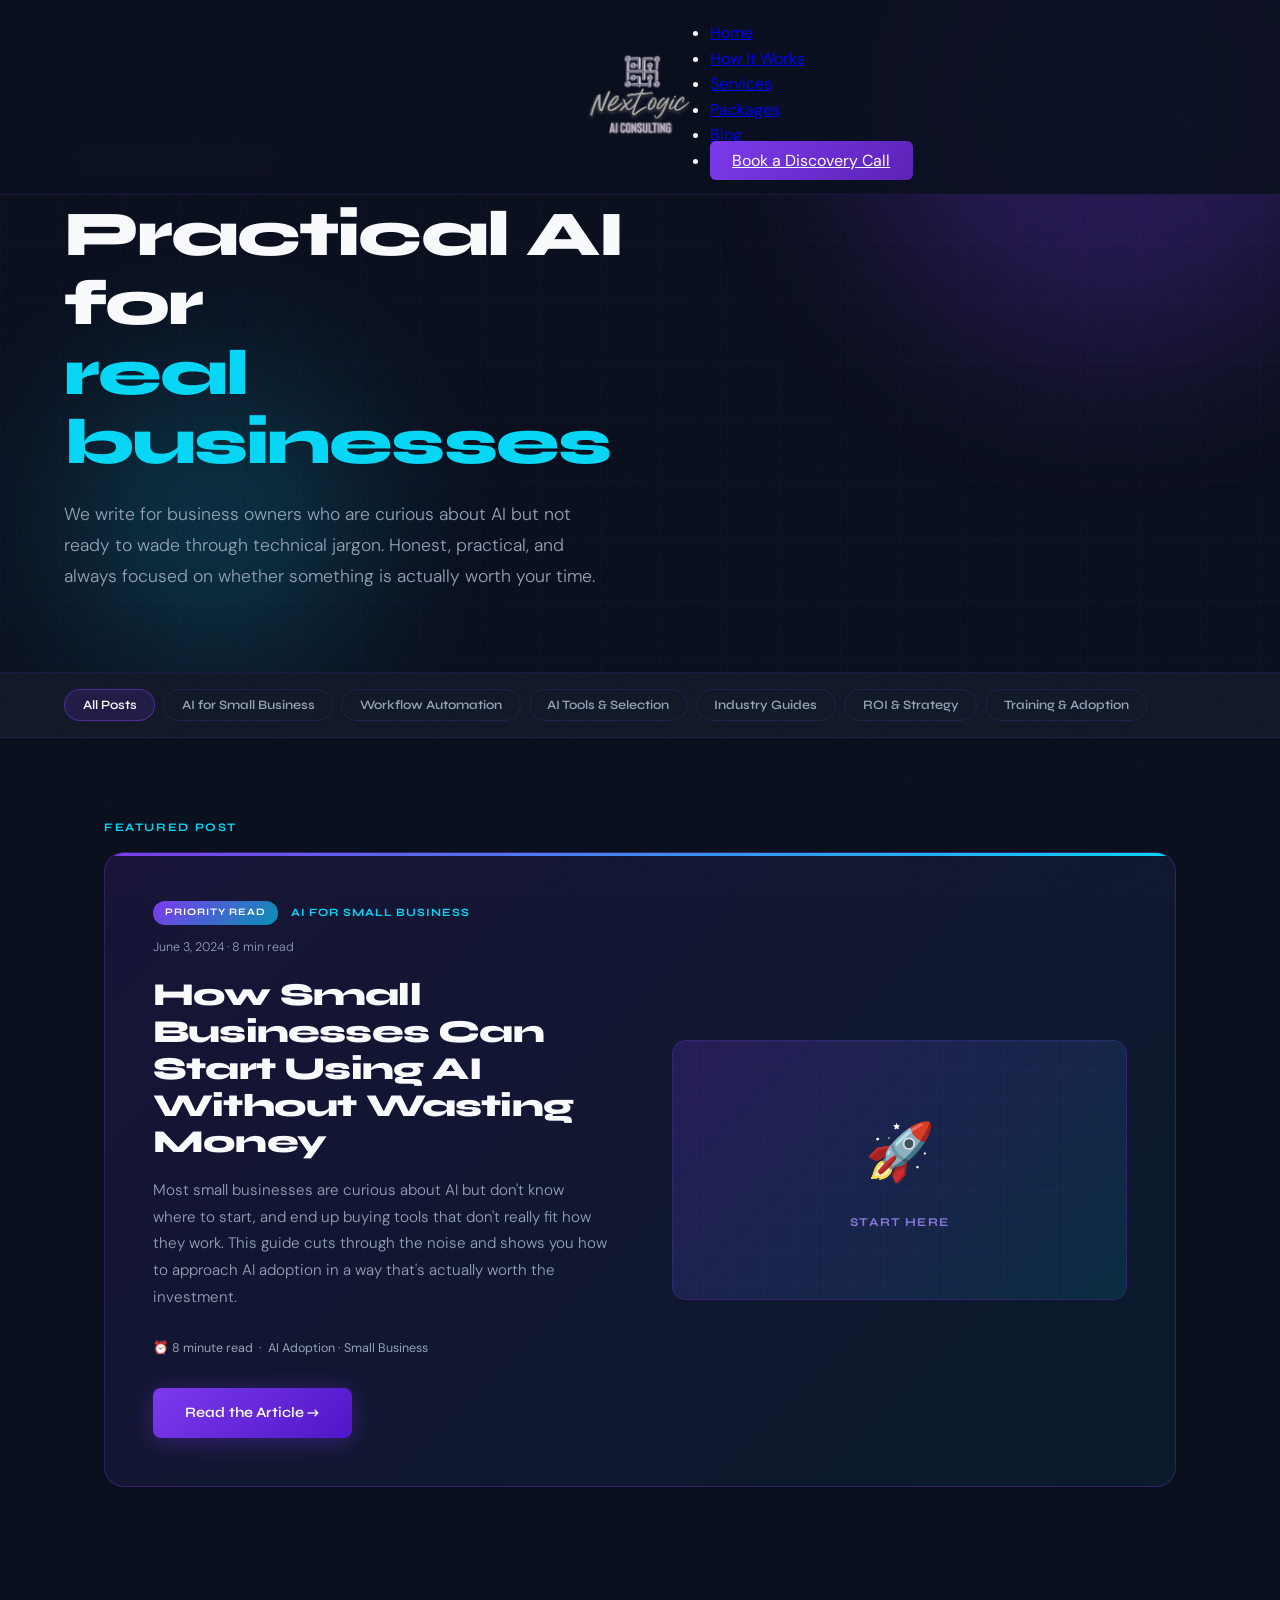
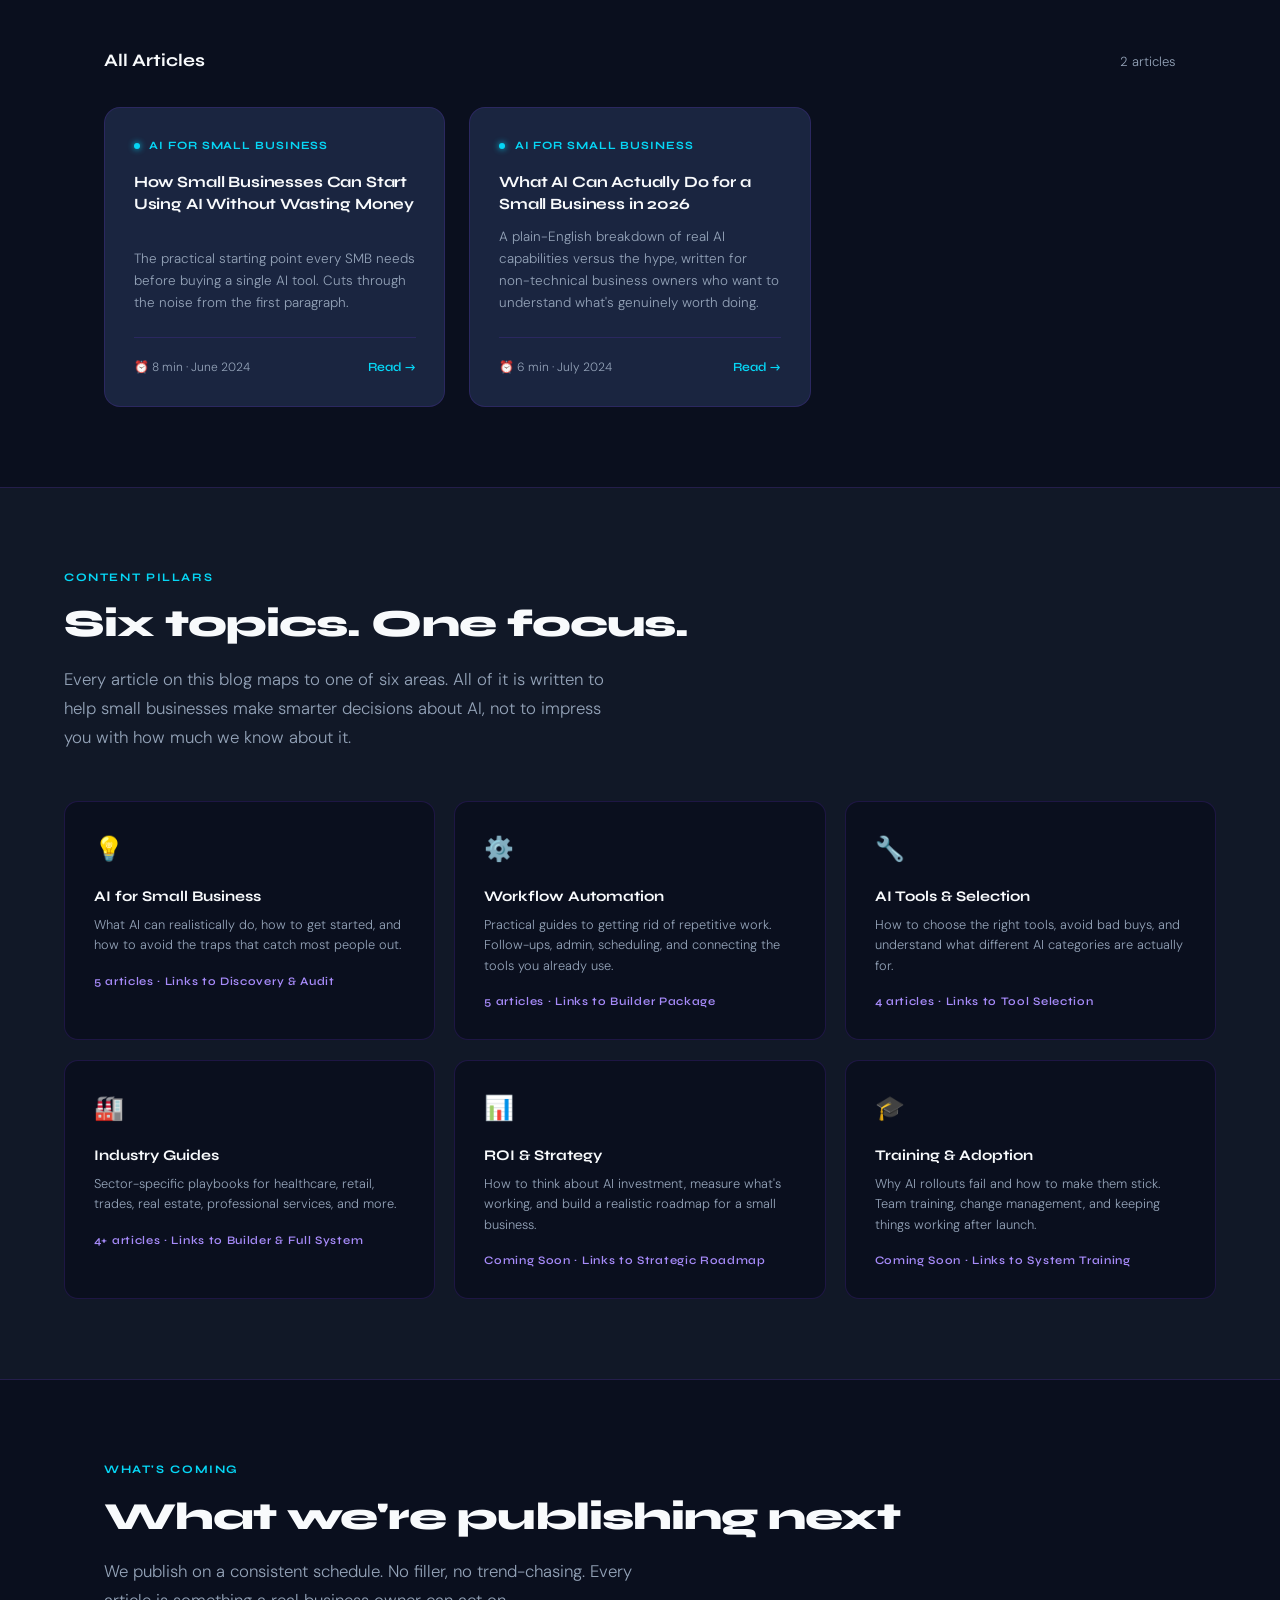
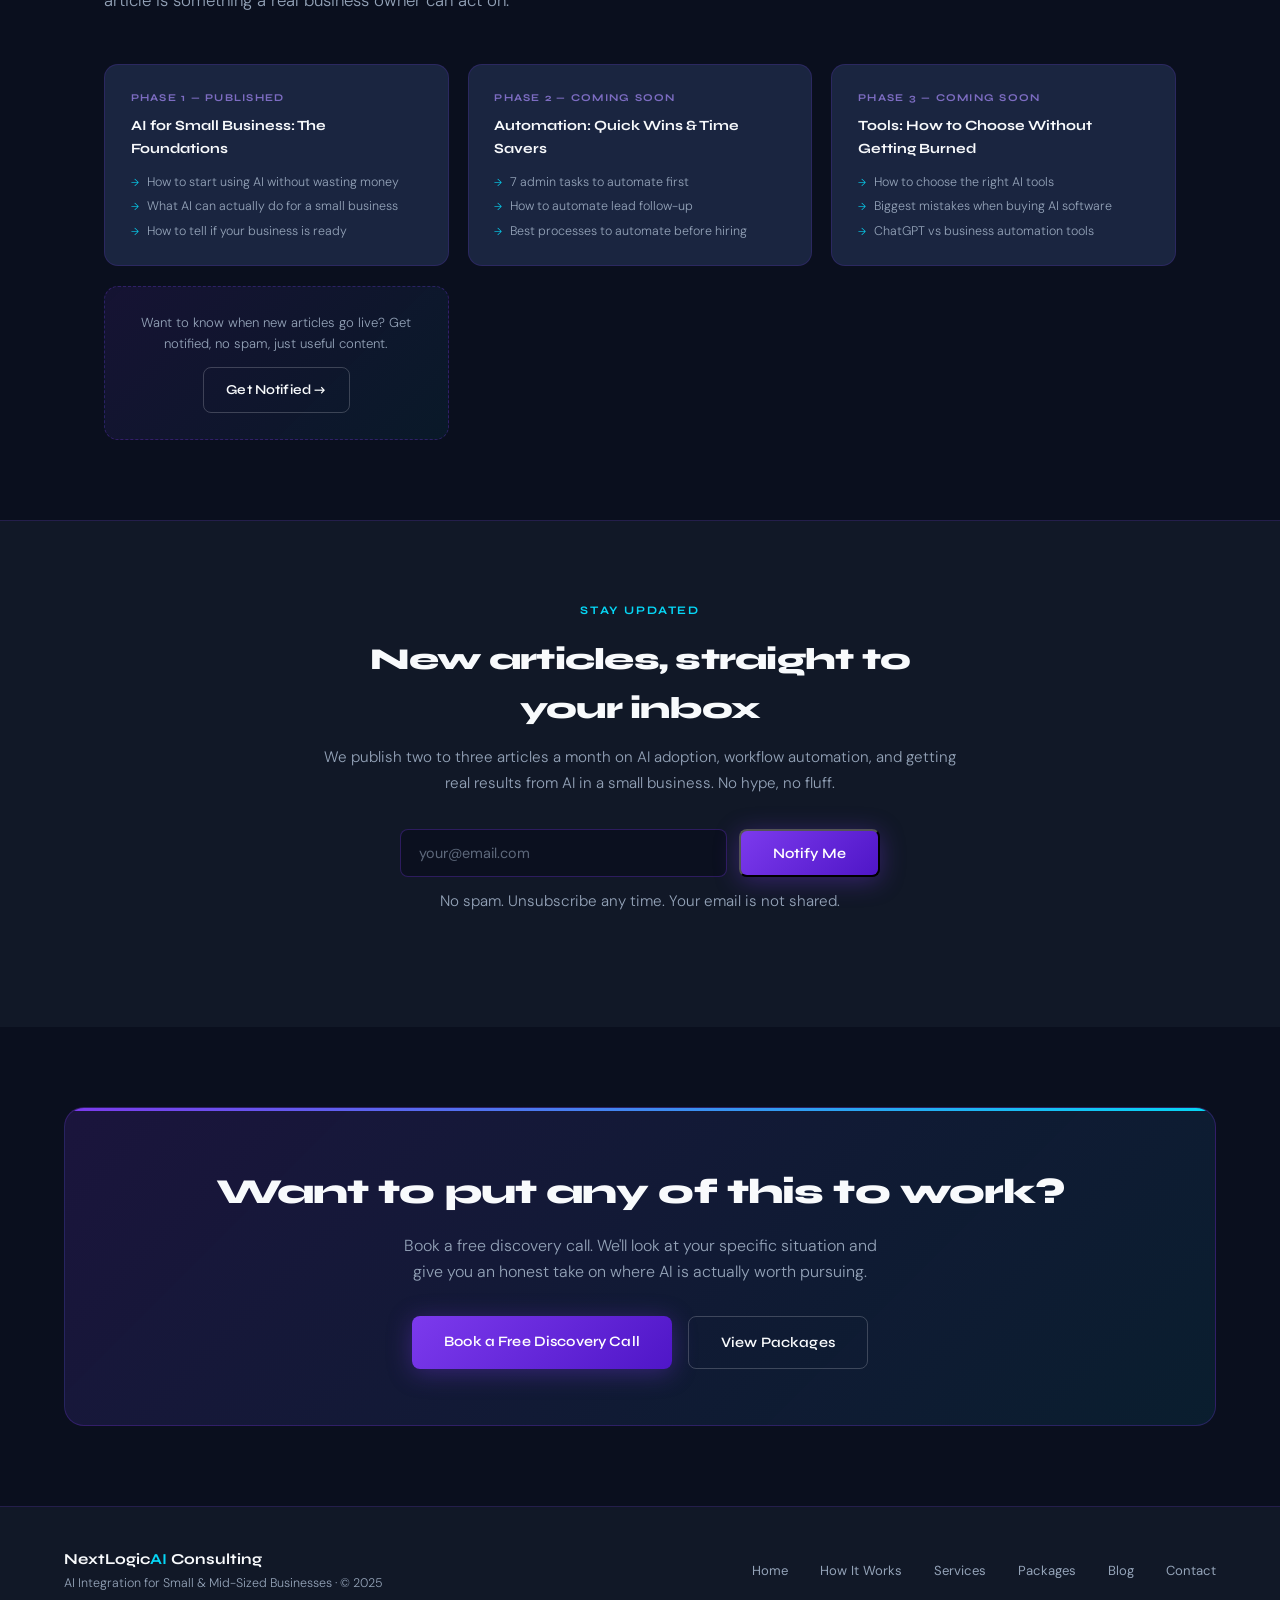
==== blog.html @ 4c541f16 "Add files via upload" ====
<!DOCTYPE html>
<html lang="en">
<head>
<meta charset="UTF-8">
<meta name="viewport" content="width=device-width, initial-scale=1.0">
<title>AI Insights &amp; Tips for Small Businesses — NextLogicAI Blog</title>
<meta name="description" content="Practical AI advice for small businesses. No hype — just real use cases, workflow automation tips, tool guides, and ROI-first strategies for trades, retail, real estate, and more.">
<meta name="author" content="NextLogicAI Consulting">
<meta name="robots" content="index, follow">
<link rel="canonical" href="https://www.nextlogic-ai.com/blog.html">
<meta property="og:type" content="website">
<meta property="og:url" content="https://www.nextlogic-ai.com/blog.html">
<meta property="og:title" content="AI Insights &amp; Tips for Small Businesses — NextLogicAI Blog">
<meta property="og:description" content="Practical AI advice for small businesses. No hype — just real use cases, automation tips, and ROI-first strategies.">
<meta property="og:image" content="https://www.nextlogic-ai.com/og-image.jpg">
<meta property="og:site_name" content="NextLogicAI Consulting">
<meta property="og:locale" content="en_CA">
<meta name="twitter:card" content="summary_large_image">
<meta name="twitter:title" content="AI Insights &amp; Tips for Small Businesses — NextLogicAI Blog">
<meta name="twitter:description" content="Practical AI advice for small businesses. Real use cases, automation tips, and ROI-first strategies — no hype.">
<meta name="twitter:image" content="https://www.nextlogic-ai.com/og-image.jpg">
<script type="application/ld+json">
{"@context":"https://schema.org","@type":"Blog","name":"NextLogicAI Blog","description":"Practical AI advice for small businesses — real use cases, workflow automation tips, tool guides, and ROI-first strategies.","url":"https://www.nextlogic-ai.com/blog.html","publisher":{"@type":"Organization","name":"NextLogicAI Consulting","url":"https://www.nextlogic-ai.com"}}
</script>
<link rel="stylesheet" href="style.css">
</head>
<body>
<script src="shared.js"></script>

<div class="page-hero">
  <div class="page-hero-bg"><div class="grid-lines"></div><div class="orb orb-1"></div><div class="orb orb-2"></div></div>
  <div class="page-hero-inner">
    <div class="page-hero-label">The NextLogicAI Blog</div>
    <h1>Practical AI for<br><span class="accent-c">real businesses</span></h1>
    <p>We write for business owners who are curious about AI but not ready to wade through technical jargon. Honest, practical, and always focused on whether something is actually worth your time.</p>
  </div>
</div>
<hr class="divider">

<div id="blog-filter">
  <div class="filter-inner">
    <button class="filter-btn active" data-filter="all">All Posts</button>
    <button class="filter-btn" data-filter="ai-small-business">AI for Small Business</button>
    <button class="filter-btn" data-filter="workflow-automation">Workflow Automation</button>
    <button class="filter-btn" data-filter="ai-tools">AI Tools &amp; Selection</button>
    <button class="filter-btn" data-filter="industry-guides">Industry Guides</button>
    <button class="filter-btn" data-filter="roi-strategy">ROI &amp; Strategy</button>
    <button class="filter-btn" data-filter="training-adoption">Training &amp; Adoption</button>
  </div>
</div>

<section id="featured">
  <div class="reveal"><div class="section-label">Featured Post</div></div>
  <div class="featured-card reveal" data-category="ai-small-business">
    <div>
      <div class="featured-meta">
        <span class="featured-badge">Priority Read</span>
        <span class="post-category-tag">AI for Small Business</span>
        <span class="post-date">June 3, 2024 &middot; 8 min read</span>
      </div>
      <h2>How Small Businesses Can Start Using AI Without Wasting Money</h2>
      <p>Most small businesses are curious about AI but don't know where to start, and end up buying tools that don't really fit how they work. This guide cuts through the noise and shows you how to approach AI adoption in a way that's actually worth the investment.</p>
      <div class="featured-read-time">&#9200; 8 minute read &nbsp;&middot;&nbsp; AI Adoption &middot; Small Business</div>
      <a href="post.html?slug=how-small-businesses-can-start-using-ai" class="btn-primary">Read the Article &rarr;</a>
    </div>
    <div class="featured-visual">
      <div class="featured-visual-grid"></div>
      <div class="featured-visual-icon">🚀</div>
      <div class="featured-visual-label">Start Here</div>
    </div>
  </div>
</section>

<section id="blog-grid">
  <div class="blog-section-header reveal">
    <h2>All Articles</h2>
    <span class="post-count" id="post-count">2 articles</span>
  </div>
  <div class="posts-grid" id="postsGrid">
    <div class="post-card reveal" data-category="ai-small-business">
      <div class="post-card-meta"><span class="post-priority-dot"></span><span class="post-category-tag">AI for Small Business</span></div>
      <h3>How Small Businesses Can Start Using AI Without Wasting Money</h3>
      <p>The practical starting point every SMB needs before buying a single AI tool. Cuts through the noise from the first paragraph.</p>
      <div class="post-card-footer"><span class="post-read-time">&#9200; 8 min &middot; June 2024</span><a href="post.html?slug=how-small-businesses-can-start-using-ai" class="post-link">Read &rarr;</a></div>
    </div>
    <div class="post-card reveal" data-category="ai-small-business">
      <div class="post-card-meta"><span class="post-priority-dot"></span><span class="post-category-tag">AI for Small Business</span></div>
      <h3>What AI Can Actually Do for a Small Business in 2026</h3>
      <p>A plain-English breakdown of real AI capabilities versus the hype, written for non-technical business owners who want to understand what's genuinely worth doing.</p>
      <div class="post-card-footer"><span class="post-read-time">&#9200; 6 min &middot; July 2024</span><a href="post.html?slug=what-ai-can-actually-do-for-a-small-business-in-2026" class="post-link">Read &rarr;</a></div>
    </div>
  </div>
  <div id="noResults" style="display:none;text-align:center;padding:4rem 0;color:var(--muted);font-size:0.95rem;">No articles in this category yet. <a href="contact.html" style="color:var(--cyan);text-decoration:none;">Check back soon.</a></div>
</section>

<section id="pillars">
  <div class="pillars-inner">
    <div class="reveal">
      <div class="section-label">Content Pillars</div>
      <h2 class="section-title">Six topics. One focus.</h2>
      <p class="section-desc">Every article on this blog maps to one of six areas. All of it is written to help small businesses make smarter decisions about AI, not to impress you with how much we know about it.</p>
    </div>
    <div class="pillars-grid reveal">
      <div class="pillar-card pc-1"><div class="pillar-icon">💡</div><h3>AI for Small Business</h3><p>What AI can realistically do, how to get started, and how to avoid the traps that catch most people out.</p><div class="pillar-count">5 articles &middot; Links to Discovery &amp; Audit</div></div>
      <div class="pillar-card pc-2"><div class="pillar-icon">⚙️</div><h3>Workflow Automation</h3><p>Practical guides to getting rid of repetitive work. Follow-ups, admin, scheduling, and connecting the tools you already use.</p><div class="pillar-count">5 articles &middot; Links to Builder Package</div></div>
      <div class="pillar-card pc-3"><div class="pillar-icon">🔧</div><h3>AI Tools &amp; Selection</h3><p>How to choose the right tools, avoid bad buys, and understand what different AI categories are actually for.</p><div class="pillar-count">4 articles &middot; Links to Tool Selection</div></div>
      <div class="pillar-card pc-4"><div class="pillar-icon">🏭</div><h3>Industry Guides</h3><p>Sector-specific playbooks for healthcare, retail, trades, real estate, professional services, and more.</p><div class="pillar-count">4+ articles &middot; Links to Builder &amp; Full System</div></div>
      <div class="pillar-card pc-5"><div class="pillar-icon">📊</div><h3>ROI &amp; Strategy</h3><p>How to think about AI investment, measure what's working, and build a realistic roadmap for a small business.</p><div class="pillar-count">Coming Soon &middot; Links to Strategic Roadmap</div></div>
      <div class="pillar-card pc-6"><div class="pillar-icon">🎓</div><h3>Training &amp; Adoption</h3><p>Why AI rollouts fail and how to make them stick. Team training, change management, and keeping things working after launch.</p><div class="pillar-count">Coming Soon &middot; Links to System Training</div></div>
    </div>
  </div>
</section>

<section id="publishing-plan">
  <div class="reveal">
    <div class="section-label">What's Coming</div>
    <h2 class="section-title">What we're publishing next</h2>
    <p class="section-desc">We publish on a consistent schedule. No filler, no trend-chasing. Every article is something a real business owner can act on.</p>
  </div>
  <div class="plan-grid reveal">
    <div class="plan-month"><div class="plan-month-num">Phase 1 — Published</div><h4>AI for Small Business: The Foundations</h4><ul><li>How to start using AI without wasting money</li><li>What AI can actually do for a small business</li><li>How to tell if your business is ready</li></ul></div>
    <div class="plan-month"><div class="plan-month-num">Phase 2 — Coming Soon</div><h4>Automation: Quick Wins &amp; Time Savers</h4><ul><li>7 admin tasks to automate first</li><li>How to automate lead follow-up</li><li>Best processes to automate before hiring</li></ul></div>
    <div class="plan-month"><div class="plan-month-num">Phase 3 — Coming Soon</div><h4>Tools: How to Choose Without Getting Burned</h4><ul><li>How to choose the right AI tools</li><li>Biggest mistakes when buying AI software</li><li>ChatGPT vs business automation tools</li></ul></div>
    <div class="plan-cta"><p>Want to know when new articles go live? Get notified, no spam, just useful content.</p><a href="#notify" class="btn-secondary" style="font-size:0.85rem;padding:0.7rem 1.4rem;">Get Notified &rarr;</a></div>
  </div>
</section>

<section id="notify">
  <div class="notify-inner reveal">
    <div class="section-label">Stay Updated</div>
    <h2>New articles, straight to your inbox</h2>
    <p>We publish two to three articles a month on AI adoption, workflow automation, and getting real results from AI in a small business. No hype, no fluff.</p>
    <div class="notify-form">
      <input type="email" class="notify-input" placeholder="your@email.com" id="notifyEmail">
      <button class="btn-primary" onclick="subscribeNotify()" style="white-space:nowrap;">Notify Me</button>
    </div>
    <p class="notify-note">No spam. Unsubscribe any time. Your email is not shared.</p>
  </div>
</section>

<section class="cta-section">
  <div class="cta-strip reveal" style="max-width:1200px;margin:0 auto;">
    <h2>Want to put any of this to work?</h2>
    <p>Book a free discovery call. We'll look at your specific situation and give you an honest take on where AI is actually worth pursuing.</p>
    <div class="cta-strip-actions">
      <a href="contact.html" class="btn-primary">Book a Free Discovery Call</a>
      <a href="packages.html" class="btn-secondary">View Packages</a>
    </div>
  </div>
</section>

<script>
const filterBtns = document.querySelectorAll('.filter-btn');
const postCount = document.getElementById('post-count');
const noResults = document.getElementById('noResults');

function getVisibleCards() {
  return Array.from(document.querySelectorAll('.post-card')).filter(c => c.style.display !== 'none');
}

filterBtns.forEach(btn => {
  btn.addEventListener('click', () => {
    const filter = btn.dataset.filter;
    filterBtns.forEach(b => b.classList.remove('active'));
    btn.classList.add('active');
    let visible = 0;
    getVisibleCards().forEach(card => {
      const match = filter === 'all' || card.dataset.category === filter;
      card.classList.toggle('hidden', !match);
      if (match) visible++;
    });
    postCount.textContent = visible + (visible === 1 ? ' article' : ' articles');
    noResults.style.display = visible === 0 ? 'block' : 'none';
  });
});

const initialCount = getVisibleCards().length;
postCount.textContent = initialCount + (initialCount === 1 ? ' article' : ' articles');

function subscribeNotify() {
  const email = document.getElementById('notifyEmail').value.trim();
  if (!email || !email.includes('@')) { alert('Please enter a valid email address.'); return; }
  document.querySelector('.notify-form').innerHTML = '<p style="color:var(--cyan);font-family:\'Syne\',sans-serif;font-weight:600;font-size:0.95rem;">You\'re on the list. We\'ll be in touch when new posts go live.</p>';
}
</script>

<script>injectNav('blog'); injectFooter();</script>
</body>
</html>
---- style.css ----
/* ── NEXTLOGICAI SHARED STYLES ── */
@import url('https://fonts.googleapis.com/css2?family=Syne:wght@400;500;600;700;800&family=DM+Sans:ital,wght@0,300;0,400;0,500;1,300&display=swap');

:root {
  --navy: #0a0f1e;
  --navy-mid: #111827;
  --navy-light: #1a2540;
  --violet: #7c3aed;
  --violet-light: #a78bfa;
  --cyan: #06d6f5;
  --cyan-dim: #0891b2;
  --white: #f8fafc;
  --muted: #94a3b8;
  --border: rgba(124,58,237,0.18);
  --glow-v: rgba(124,58,237,0.25);
  --glow-c: rgba(6,214,245,0.18);
}

*, *::before, *::after { box-sizing: border-box; margin: 0; padding: 0; }
html { scroll-behavior: smooth; }

body {
  font-family: 'DM Sans', sans-serif;
  background-color: var(--navy);
  color: var(--white);
  overflow-x: hidden;
  line-height: 1.6;
}

h1, h2, h3, h4 { font-family: 'Syne', sans-serif; }

body::before {
  content: '';
  position: fixed;
  inset: 0;
  background-image: url("data:image/svg+xml,%3Csvg viewBox='0 0 256 256' xmlns='http://www.w3.org/2000/svg'%3E%3Cfilter id='noise'%3E%3CfeTurbulence type='fractalNoise' baseFrequency='0.9' numOctaves='4' stitchTiles='stitch'/%3E%3C/filter%3E%3Crect width='100%25' height='100%25' filter='url(%23noise)' opacity='0.04'/%3E%3C/svg%3E");
  pointer-events: none;
  z-index: 9999;
  opacity: 0.5;
}

/* ════════════════════════════════════════════════
   NAV
   ════════════════════════════════════════════════ */
nav {
  position: fixed;
  top: 0; left: 0; right: 0;
  z-index: 100;
  display: grid;
  grid-template-columns: 1fr auto 1fr;
  align-items: center;
  padding: 1.25rem 4rem;
  background: rgba(10,15,30,0.88);
  backdrop-filter: blur(16px);
  -webkit-backdrop-filter: blur(16px);
  border-bottom: 1px solid var(--border);
}

.nav-logo {
  grid-column: 2;
  display: flex;
  align-items: center;
  text-decoration: none;
}

.nav-logo-img {
  height: 85px;
  width: auto;
  display: block;
}

/* Left links */
.nav-links-left {
  grid-column: 1;
  display: flex;
  gap: 2.5rem;
  list-style: none;
  align-items: center;
  justify-self: start;
  margin: 0;
  padding: 0;
}

/* Right links */
.nav-links-right {
  grid-column: 3;
  display: flex;
  gap: 2.5rem;
  list-style: none;
  align-items: center;
  justify-self: end;
  margin: 0;
  padding: 0;
}

/* Shared link styles */
.nav-links-left a,
.nav-links-right a {
  color: var(--muted);
  text-decoration: none;
  font-family: 'Syne', sans-serif;
  font-size: 0.88rem;
  font-weight: 500;
  letter-spacing: 0.02em;
  transition: color 0.2s;
}
.nav-links-left a:hover,
.nav-links-right a:hover { color: var(--white); }
.nav-links-left a.active,
.nav-links-right a.active { color: var(--white); }

.nav-cta {
  background: linear-gradient(135deg, var(--violet), #5b21b6) !important;
  color: white !important;
  padding: 0.55rem 1.4rem;
  border-radius: 6px;
  transition: opacity 0.2s, transform 0.2s !important;
}
.nav-cta:hover { opacity: 0.88; transform: translateY(-1px); }

/* ── HAMBURGER ── */
.nav-hamburger {
  display: none;
  flex-direction: column;
  gap: 5px;
  background: none;
  border: none;
  cursor: pointer;
  padding: 8px;
  z-index: 200;
  min-width: 44px;
  min-height: 44px;
  align-items: center;
  justify-content: center;
}
.nav-hamburger span {
  display: block;
  width: 24px; height: 2px;
  background: var(--white);
  border-radius: 2px;
  transition: transform 0.3s, opacity 0.3s;
}
.nav-hamburger.open span:nth-child(1) { transform: translateY(7px) rotate(45deg); }
.nav-hamburger.open span:nth-child(2) { opacity: 0; }
.nav-hamburger.open span:nth-child(3) { transform: translateY(-7px) rotate(-45deg); }

/* ── MOBILE MENU ── */
.mobile-menu {
  display: none;
  position: fixed;
  inset: 0;
  background: rgba(10,15,30,0.97);
  backdrop-filter: blur(20px);
  -webkit-backdrop-filter: blur(20px);
  z-index: 150;
  flex-direction: column;
  align-items: center;
  justify-content: center;
  gap: 0;
  padding: 2rem;
}
.mobile-menu.open { display: flex; }
.mobile-menu a {
  font-family: 'Syne', sans-serif;
  font-size: 1.6rem;
  font-weight: 700;
  color: var(--white);
  text-decoration: none;
  padding: 1rem 0;
  border-bottom: 1px solid var(--border);
  width: 100%;
  text-align: center;
  transition: color 0.2s;
}
.mobile-menu a:hover { color: var(--cyan); }
.mobile-menu a.mobile-cta {
  margin-top: 2rem;
  border: none;
  background: linear-gradient(135deg, var(--violet), #4f16c7);
  border-radius: 10px;
  padding: 1rem 2rem;
  font-size: 1rem;
  color: white;
  box-shadow: 0 4px 24px rgba(124,58,237,0.4);
}

/* ── MOBILE NAV OVERRIDE ── */
@media (max-width: 768px) {
  nav {
    padding: 1rem 1.25rem;
    grid-template-columns: 1fr auto 1fr;
  }
  .nav-links-left { display: none; }
  .nav-links-right { display: none; }
  .nav-hamburger {
    display: flex;
    grid-column: 3;
    justify-self: end;
  }
}
/* ════════════════════════════════════════════════
   BUTTONS
   ════════════════════════════════════════════════ */
.btn-primary {
  background: linear-gradient(135deg, var(--violet), #4f16c7);
  color: white;
  padding: 0.85rem 2rem;
  border-radius: 8px;
  font-family: 'Syne', sans-serif;
  font-size: 0.9rem;
  font-weight: 600;
  text-decoration: none;
  display: inline-block;
  transition: transform 0.2s, box-shadow 0.2s;
  box-shadow: 0 4px 24px rgba(124,58,237,0.35);
  letter-spacing: 0.01em;
}
.btn-primary:hover { transform: translateY(-2px); box-shadow: 0 8px 32px rgba(124,58,237,0.5); }

.btn-secondary {
  background: transparent;
  border: 1px solid rgba(248,250,252,0.2);
  color: var(--white);
  padding: 0.85rem 2rem;
  border-radius: 8px;
  font-family: 'Syne', sans-serif;
  font-size: 0.9rem;
  font-weight: 600;
  text-decoration: none;
  display: inline-block;
  transition: border-color 0.2s, background 0.2s;
  letter-spacing: 0.01em;
}
.btn-secondary:hover { border-color: rgba(248,250,252,0.45); background: rgba(248,250,252,0.05); }


/* ════════════════════════════════════════════════
   SECTION UTILITIES
   ════════════════════════════════════════════════ */
.section-label {
  font-family: 'Syne', sans-serif;
  font-size: 0.72rem;
  font-weight: 700;
  letter-spacing: 0.14em;
  text-transform: uppercase;
  color: var(--cyan);
  margin-bottom: 1rem;
  display: block;
}

.section-title {
  font-size: clamp(1.9rem, 3vw, 2.8rem);
  font-weight: 800;
  letter-spacing: -0.025em;
  line-height: 1.12;
  margin-bottom: 1.2rem;
}

.section-desc {
  font-size: 1.05rem;
  color: var(--muted);
  max-width: 560px;
  line-height: 1.75;
  font-weight: 300;
  margin-bottom: 3rem;
}

.page-wrap {
  max-width: 1200px;
  margin: 0 auto;
  padding: 0 4rem;
}

section { padding: 5rem 4rem; }

.accent-v { color: var(--violet-light); }
.accent-c { color: var(--cyan); }


/* ════════════════════════════════════════════════
   PAGE HERO (inner pages)
   ════════════════════════════════════════════════ */
.page-hero {
  padding: 9rem 4rem 5rem;
  position: relative;
  overflow: hidden;
}

.page-hero-bg {
  position: absolute;
  inset: 0;
  pointer-events: none;
}

.page-hero .grid-lines,
.grid-lines {
  position: absolute;
  inset: 0;
  background-image:
    linear-gradient(rgba(124,58,237,0.04) 1px, transparent 1px),
    linear-gradient(90deg, rgba(124,58,237,0.04) 1px, transparent 1px);
  background-size: 60px 60px;
}

.orb {
  position: absolute;
  border-radius: 50%;
  filter: blur(80px);
}
.orb-1 { width: 500px; height: 500px; background: var(--glow-v); top: -150px; right: -80px; animation: float1 12s ease-in-out infinite; }
.orb-2 { width: 300px; height: 300px; background: var(--glow-c); bottom: 0; left: 5%; animation: float2 15s ease-in-out infinite; }

@keyframes float1 { 0%,100%{transform:translate(0,0) scale(1)}50%{transform:translate(30px,-40px) scale(1.05)} }
@keyframes float2 { 0%,100%{transform:translate(0,0)}50%{transform:translate(-20px,30px)} }

.page-hero-inner {
  position: relative;
  z-index: 1;
  max-width: 1200px;
  margin: 0 auto;
}

.page-hero-label {
  display: inline-flex;
  align-items: center;
  gap: 0.5rem;
  background: rgba(124,58,237,0.15);
  border: 1px solid rgba(124,58,237,0.35);
  color: var(--violet-light);
  padding: 0.35rem 1rem;
  border-radius: 100px;
  font-family: 'Syne', sans-serif;
  font-size: 0.75rem;
  font-weight: 600;
  letter-spacing: 0.08em;
  text-transform: uppercase;
  margin-bottom: 1.5rem;
}
.page-hero-label::before {
  content: '';
  width: 6px; height: 6px;
  border-radius: 50%;
  background: var(--cyan);
  box-shadow: 0 0 6px var(--cyan);
}

.page-hero h1 {
  font-size: clamp(2.4rem, 5vw, 4rem);
  font-weight: 800;
  line-height: 1.08;
  letter-spacing: -0.03em;
  margin-bottom: 1.4rem;
  max-width: 700px;
}

.page-hero p {
  font-size: 1.1rem;
  color: var(--muted);
  max-width: 540px;
  line-height: 1.75;
  font-weight: 300;
}


/* ════════════════════════════════════════════════
   CARDS / REVEAL / DIVIDER
   ════════════════════════════════════════════════ */
.card {
  background: var(--navy-light);
  border: 1px solid var(--border);
  border-radius: 14px;
  padding: 2rem;
  transition: border-color 0.25s, transform 0.25s;
}
.card:hover { border-color: rgba(124,58,237,0.4); transform: translateY(-3px); }

.reveal {
  opacity: 0;
  transform: translateY(24px);
  transition: opacity 0.65s ease, transform 0.65s ease;
}
.reveal.visible { opacity: 1; transform: translateY(0); }

.divider {
  border: none;
  border-top: 1px solid var(--border);
  margin: 0;
}


/* ════════════════════════════════════════════════
   FOOTER
   ════════════════════════════════════════════════ */
footer {
  border-top: 1px solid var(--border);
  padding: 2.5rem 4rem;
  display: flex;
  align-items: center;
  justify-content: space-between;
  background: var(--navy-mid);
  flex-wrap: wrap;
  gap: 1.5rem;
}
.footer-brand {
  font-family: 'Syne', sans-serif;
  font-size: 0.95rem;
  font-weight: 700;
  color: var(--white);
}
.footer-brand span { color: var(--cyan); }
.footer-sub { font-size: 0.78rem; color: var(--muted); font-weight: 300; margin-top: 0.2rem; }
.footer-links { display: flex; gap: 2rem; flex-wrap: wrap; }
.footer-links a {
  font-size: 0.82rem;
  color: var(--muted);
  text-decoration: none;
  transition: color 0.2s;
}
.footer-links a:hover { color: var(--white); }


/* ════════════════════════════════════════════════
   CTA STRIP
   ════════════════════════════════════════════════ */
.cta-strip {
  background: linear-gradient(135deg, rgba(124,58,237,0.15), rgba(6,214,245,0.08));
  border: 1px solid rgba(124,58,237,0.25);
  border-radius: 20px;
  padding: 3.5rem;
  text-align: center;
  position: relative;
  overflow: hidden;
  margin: 5rem 0 0;
}
.cta-strip::before {
  content: '';
  position: absolute;
  top: 0; left: 0; right: 0;
  height: 3px;
  background: linear-gradient(90deg, var(--violet), var(--cyan));
}
.cta-strip h2 { font-size: clamp(1.6rem, 3vw, 2.2rem); font-weight: 800; letter-spacing: -0.025em; margin-bottom: 0.8rem; }
.cta-strip p { color: var(--muted); font-size: 1rem; font-weight: 300; margin-bottom: 2rem; max-width: 500px; margin-left: auto; margin-right: auto; }
.cta-strip-actions { display: flex; gap: 1rem; justify-content: center; flex-wrap: wrap; }

.cta-section { padding: 5rem 4rem; }


/* ════════════════════════════════════════════════
   HOME PAGE
   ════════════════════════════════════════════════ */
#hero {
  min-height: 100svh;
  display: flex;
  flex-direction: column;
  justify-content: center;
  padding: 8rem 4rem 5rem;
  position: relative;
  overflow: hidden;
}
.hero-inner { position: relative; z-index: 1; max-width: 760px; margin: 0 auto; }

.hero-label {
  display: inline-flex;
  align-items: center;
  gap: 0.5rem;
  background: rgba(124,58,237,0.15);
  border: 1px solid rgba(124,58,237,0.35);
  color: var(--violet-light);
  padding: 0.35rem 1rem;
  border-radius: 100px;
  font-family: 'Syne', sans-serif;
  font-size: 0.78rem;
  font-weight: 600;
  letter-spacing: 0.08em;
  text-transform: uppercase;
  margin-bottom: 1.8rem;
  animation: fadeUp 0.8s ease both;
}
.hero-label::before {
  content: '';
  width: 6px; height: 6px;
  border-radius: 50%;
  background: var(--cyan);
  box-shadow: 0 0 6px var(--cyan);
  animation: blink 2s infinite;
}
@keyframes blink { 0%,100%{opacity:1}50%{opacity:0.3} }

#hero h1 {
  font-size: clamp(2.8rem, 5.5vw, 5rem);
  font-weight: 800;
  line-height: 1.06;
  letter-spacing: -0.03em;
  margin-bottom: 1.6rem;
  animation: fadeUp 0.8s 0.1s ease both;
}
.hero-sub {
  font-size: 1.15rem;
  color: var(--muted);
  max-width: 560px;
  line-height: 1.75;
  font-weight: 300;
  margin-bottom: 2.8rem;
  animation: fadeUp 0.8s 0.2s ease both;
}
.hero-actions {
  display: flex;
  gap: 1rem;
  flex-wrap: wrap;
  animation: fadeUp 0.8s 0.3s ease both;
}
@keyframes fadeUp { from{opacity:0;transform:translateY(24px)}to{opacity:1;transform:translateY(0)} }

.hero-stat-row {
  display: flex;
  gap: 3rem;
  margin-top: 4rem;
  padding-top: 2.5rem;
  border-top: 1px solid var(--border);
  animation: fadeUp 0.8s 0.4s ease both;
  flex-wrap: wrap;
}
.hero-stat { display: flex; flex-direction: column; gap: 0.25rem; }
.hero-stat strong {
  font-family: 'Syne', sans-serif;
  font-size: 1.8rem;
  font-weight: 800;
  background: linear-gradient(135deg, var(--white), var(--cyan));
  -webkit-background-clip: text;
  -webkit-text-fill-color: transparent;
  background-clip: text;
  letter-spacing: -0.03em;
}
.hero-stat span { font-size: 0.82rem; color: var(--muted); }

/* Intro strip */
#intro {
  background: var(--navy-mid);
  border-top: 1px solid var(--border);
  border-bottom: 1px solid var(--border);
  padding: 5rem 4rem;
}
.intro-inner { max-width: 1200px; margin: 0 auto; display: grid; grid-template-columns: 1fr 1fr 1fr; gap: 3rem; }
.intro-item { display: flex; flex-direction: column; gap: 0.8rem; }
.intro-item-num {
  font-family: 'Syne', sans-serif;
  font-size: 2.5rem;
  font-weight: 800;
  background: linear-gradient(135deg, var(--violet-light), var(--cyan));
  -webkit-background-clip: text;
  -webkit-text-fill-color: transparent;
  background-clip: text;
  letter-spacing: -0.04em;
  line-height: 1;
}
.intro-item h3 { font-size: 1rem; font-weight: 700; margin: 0; }
.intro-item p { font-size: 0.88rem; color: var(--muted); line-height: 1.65; font-weight: 300; }

/* Problem */
#problem { max-width: 1200px; margin: 0 auto; }
.problem-grid { display: grid; grid-template-columns: 1fr 1fr; gap: 5rem; align-items: center; }
.problem-pains { display: flex; flex-direction: column; gap: 1rem; }
.pain-item {
  display: flex; align-items: flex-start; gap: 1rem;
  background: var(--navy-light); border: 1px solid var(--border);
  border-radius: 12px; padding: 1.2rem 1.4rem; transition: border-color 0.25s;
}
.pain-item:hover { border-color: rgba(124,58,237,0.4); }
.pain-icon {
  width: 36px; height: 36px; border-radius: 8px;
  background: rgba(124,58,237,0.15); display: flex;
  align-items: center; justify-content: center; font-size: 1rem; flex-shrink: 0;
}
.pain-item p { font-size: 0.88rem; color: var(--muted); line-height: 1.6; font-weight: 300; padding-top: 0.15rem; }
.pain-item strong { display: block; font-size: 0.9rem; font-weight: 600; color: var(--white); margin-bottom: 0.2rem; }

/* Industries */
#industries { background: var(--navy-mid); border-top: 1px solid var(--border); border-bottom: 1px solid var(--border); }
.industries-inner { max-width: 1200px; margin: 0 auto; }
.industry-grid { display: grid; grid-template-columns: repeat(4, 1fr); gap: 1.2rem; margin-top: 3rem; }
.industry-card {
  background: var(--navy); border: 1px solid var(--border);
  border-radius: 14px; padding: 1.8rem 1.6rem; transition: border-color 0.25s, transform 0.25s;
}
.industry-card:hover { border-color: rgba(6,214,245,0.3); transform: translateY(-3px); }
.industry-icon { font-size: 1.6rem; margin-bottom: 1rem; }
.industry-card h3 { font-size: 0.95rem; font-weight: 700; margin-bottom: 0.6rem; }
.industry-card ul { list-style: none; display: flex; flex-direction: column; gap: 0.35rem; }
.industry-card ul li { font-size: 0.8rem; color: var(--muted); display: flex; align-items: center; gap: 0.4rem; font-weight: 300; }
.industry-card ul li::before { content: ''; width: 4px; height: 4px; border-radius: 50%; background: var(--cyan); flex-shrink: 0; }

/* Process preview */
#process-preview { max-width: 1200px; margin: 0 auto; }
.steps-row {
  display: grid; grid-template-columns: repeat(3, 1fr);
  gap: 1.5px; background: var(--border);
  border: 1px solid var(--border); border-radius: 16px; overflow: hidden; margin-top: 3rem;
}
.step-mini { background: var(--navy); padding: 2rem; transition: background 0.3s; }
.step-mini:hover { background: var(--navy-light); }
.step-mini-num { font-family: 'Syne', sans-serif; font-size: 0.68rem; font-weight: 700; letter-spacing: 0.12em; color: var(--violet-light); opacity: 0.7; margin-bottom: 1rem; }
.step-mini h3 { font-size: 0.95rem; font-weight: 700; margin-bottom: 0.5rem; }
.step-mini p { font-size: 0.84rem; color: var(--muted); line-height: 1.6; font-weight: 300; }


/* ════════════════════════════════════════════════
   PACKAGES PAGE
   ════════════════════════════════════════════════ */
#project-packages { max-width: 1200px; margin: 0 auto; }
.packages-grid { display: grid; grid-template-columns: repeat(3, 1fr); gap: 1.5rem; margin-top: 3rem; }
.package-card {
  background: var(--navy-light); border: 1px solid var(--border);
  border-radius: 18px; padding: 2.4rem; position: relative;
  overflow: hidden; transition: transform 0.25s, border-color 0.25s, box-shadow 0.25s;
  display: flex; flex-direction: column;
}
.package-card::before {
  content: ''; position: absolute; top: 0; left: 0; right: 0;
  height: 3px; background: linear-gradient(90deg, var(--violet), var(--cyan));
  opacity: 0; transition: opacity 0.25s;
}
.package-card:hover { transform: translateY(-4px); box-shadow: 0 20px 50px rgba(0,0,0,0.25); }
.package-card:hover::before, .package-card.featured::before { opacity: 1; }
.package-card.featured {
  border-color: rgba(124,58,237,0.5);
  background: linear-gradient(160deg, rgba(124,58,237,0.1), var(--navy-light));
}
.pkg-badge {
  display: inline-block;
  background: linear-gradient(135deg, var(--violet), var(--cyan-dim));
  color: white; font-family: 'Syne', sans-serif; font-size: 0.65rem;
  font-weight: 700; letter-spacing: 0.1em; text-transform: uppercase;
  padding: 0.25rem 0.75rem; border-radius: 100px; margin-bottom: 1.4rem; align-self: flex-start;
}
.pkg-timeline { display: inline-flex; align-items: center; gap: 0.3rem; font-size: 0.78rem; color: var(--muted); margin-bottom: 0.8rem; }
.pkg-timeline strong { color: var(--violet-light); font-weight: 600; }
.pkg-name { font-family: 'Syne', sans-serif; font-size: 1.6rem; font-weight: 800; letter-spacing: -0.025em; margin-bottom: 0.6rem; }
.pkg-tagline { font-size: 0.85rem; color: var(--muted); line-height: 1.6; font-weight: 300; margin-bottom: 1.6rem; padding-bottom: 1.6rem; border-bottom: 1px solid var(--border); }
.pkg-for { font-family: 'Syne', sans-serif; font-size: 0.7rem; font-weight: 700; letter-spacing: 0.1em; text-transform: uppercase; color: var(--cyan); margin-bottom: 1rem; }
.pkg-features { list-style: none; display: flex; flex-direction: column; gap: 0.7rem; flex: 1; margin-bottom: 2rem; }
.pkg-features li { display: flex; align-items: flex-start; gap: 0.6rem; font-size: 0.875rem; color: var(--muted); font-weight: 300; line-height: 1.5; }
.pkg-features li::before { content: '✓'; color: var(--cyan); font-weight: 700; font-size: 0.78rem; flex-shrink: 0; margin-top: 0.1em; }
.pkg-cta { display: block; text-align: center; padding: 0.9rem; border-radius: 8px; font-family: 'Syne', sans-serif; font-size: 0.9rem; font-weight: 600; text-decoration: none; transition: all 0.2s; letter-spacing: 0.01em; margin-top: auto; }
.pkg-cta-outline { border: 1px solid rgba(248,250,252,0.2); color: var(--white); }
.pkg-cta-outline:hover { border-color: rgba(248,250,252,0.45); background: rgba(248,250,252,0.06); }
.pkg-cta-filled { background: linear-gradient(135deg, var(--violet), #4f16c7); color: white; box-shadow: 0 4px 20px rgba(124,58,237,0.3); }
.pkg-cta-filled:hover { box-shadow: 0 8px 32px rgba(124,58,237,0.5); transform: translateY(-1px); }

/* Retainers */
#retainers { background: var(--navy-mid); border-top: 1px solid var(--border); border-bottom: 1px solid var(--border); }
.retainers-inner { max-width: 1200px; margin: 0 auto; }
.retainers-grid { display: grid; grid-template-columns: repeat(4, 1fr); gap: 1.5rem; margin-top: 3rem; }
.retainer-card { background: var(--navy); border: 1px solid var(--border); border-radius: 14px; padding: 2rem; transition: border-color 0.25s, transform 0.25s; position: relative; overflow: hidden; }
.retainer-card:hover { transform: translateY(-3px); border-color: rgba(124,58,237,0.35); }
.retainer-bar { position: absolute; top: 0; left: 0; right: 0; height: 3px; }
.rb-lite { background: var(--muted); }
.rb-core { background: var(--violet-light); }
.rb-growth { background: var(--violet); }
.rb-partner { background: linear-gradient(90deg, var(--violet), var(--cyan)); }
.retainer-name { font-family: 'Syne', sans-serif; font-size: 1.1rem; font-weight: 800; margin-bottom: 0.5rem; margin-top: 0.5rem; }
.retainer-freq { font-size: 0.75rem; color: var(--cyan); font-weight: 600; letter-spacing: 0.06em; text-transform: uppercase; margin-bottom: 1rem; }
.retainer-desc { font-size: 0.85rem; color: var(--muted); line-height: 1.65; font-weight: 300; margin-bottom: 1.5rem; }
.retainer-includes { list-style: none; display: flex; flex-direction: column; gap: 0.5rem; }
.retainer-includes li { font-size: 0.8rem; color: var(--muted); display: flex; align-items: flex-start; gap: 0.5rem; font-weight: 300; }
.retainer-includes li::before { content: '→'; color: var(--violet-light); font-size: 0.72rem; flex-shrink: 0; margin-top: 0.15em; }

/* Add-ons */
#addons { max-width: 1200px; margin: 0 auto; }
.addons-table { width: 100%; border-collapse: collapse; margin-top: 3rem; border-radius: 14px; overflow: hidden; border: 1px solid var(--border); }
.addons-table thead tr { background: var(--navy-light); }
.addons-table th { padding: 1rem 1.5rem; font-family: 'Syne', sans-serif; font-size: 0.75rem; font-weight: 700; letter-spacing: 0.1em; text-transform: uppercase; color: var(--muted); text-align: left; }
.addons-table td { padding: 1.2rem 1.5rem; font-size: 0.88rem; color: var(--muted); border-top: 1px solid var(--border); font-weight: 300; line-height: 1.55; }
.addons-table td:first-child { color: var(--white); font-weight: 500; }
.addons-table td .price { color: var(--violet-light); font-weight: 600; font-family: 'Syne', sans-serif; font-size: 0.85rem; }
.addons-table tr:hover td { background: rgba(124,58,237,0.04); }

/* Why value */
#why-value { background: var(--navy-mid); border-top: 1px solid var(--border); }
.value-inner { max-width: 1200px; margin: 0 auto; }
.value-grid { display: grid; grid-template-columns: repeat(3, 1fr); gap: 2rem; margin-top: 3rem; }
.value-item { display: flex; gap: 1rem; align-items: flex-start; }
.value-icon { width: 40px; height: 40px; border-radius: 10px; background: linear-gradient(135deg, rgba(124,58,237,0.2), rgba(6,214,245,0.1)); border: 1px solid rgba(124,58,237,0.25); display: flex; align-items: center; justify-content: center; flex-shrink: 0; font-size: 1rem; }
.value-item h4 { font-size: 0.9rem; font-weight: 700; margin-bottom: 0.4rem; }
.value-item p { font-size: 0.83rem; color: var(--muted); line-height: 1.65; font-weight: 300; }


/* ════════════════════════════════════════════════
   SERVICES PAGE
   ════════════════════════════════════════════════ */
#service-types { max-width: 1200px; margin: 0 auto; }
.service-type-grid { display: grid; grid-template-columns: repeat(2, 1fr); gap: 2rem; margin-top: 3rem; }
.service-type-card {
  background: var(--navy-light); border: 1px solid var(--border);
  border-radius: 16px; padding: 2.4rem; transition: border-color 0.25s, transform 0.25s;
  position: relative; overflow: hidden;
}
.service-type-card::before { content: ''; position: absolute; top: 0; left: 0; right: 0; height: 3px; opacity: 0; transition: opacity 0.25s; }
.service-type-card:hover { border-color: rgba(124,58,237,0.45); transform: translateY(-3px); }
.service-type-card:hover::before { opacity: 1; }
.stc-1::before { background: linear-gradient(90deg, var(--violet), #a78bfa); }
.stc-2::before { background: linear-gradient(90deg, var(--cyan-dim), var(--cyan)); }
.stc-3::before { background: linear-gradient(90deg, #7c3aed, #06d6f5); }
.stc-4::before { background: linear-gradient(90deg, #a78bfa, #7c3aed); }
.stc-icon { width: 52px; height: 52px; border-radius: 12px; background: linear-gradient(135deg, rgba(124,58,237,0.2), rgba(6,214,245,0.1)); border: 1px solid rgba(124,58,237,0.25); display: flex; align-items: center; justify-content: center; font-size: 1.4rem; margin-bottom: 1.4rem; }
.service-type-card h3 { font-size: 1.15rem; font-weight: 800; letter-spacing: -0.02em; margin-bottom: 0.6rem; }
.service-type-card > p { font-size: 0.9rem; color: var(--muted); line-height: 1.7; font-weight: 300; margin-bottom: 1.6rem; }
.stc-examples { list-style: none; display: flex; flex-direction: column; gap: 0.5rem; }
.stc-examples li { font-size: 0.85rem; color: var(--muted); display: flex; align-items: flex-start; gap: 0.6rem; font-weight: 300; }
.stc-examples li::before { content: '✓'; color: var(--cyan); font-weight: 700; font-size: 0.78rem; flex-shrink: 0; margin-top: 0.15em; }

#ai-models { background: var(--navy-mid); border-top: 1px solid var(--border); border-bottom: 1px solid var(--border); }
.ai-inner { max-width: 1200px; margin: 0 auto; }
.models-grid { display: grid; grid-template-columns: repeat(5, 1fr); gap: 1.2rem; margin-top: 3rem; }
.model-card { background: var(--navy); border: 1px solid var(--border); border-radius: 12px; padding: 1.5rem 1.3rem; transition: border-color 0.25s, transform 0.25s; }
.model-card:hover { border-color: rgba(6,214,245,0.3); transform: translateY(-2px); }
.model-name { font-family: 'Syne', sans-serif; font-size: 0.88rem; font-weight: 700; margin-bottom: 0.5rem; }
.model-tag { display: inline-block; font-size: 0.65rem; font-weight: 700; letter-spacing: 0.08em; text-transform: uppercase; padding: 0.2rem 0.6rem; border-radius: 100px; margin-bottom: 0.8rem; }
.model-tag.best { background: rgba(124,58,237,0.2); color: var(--violet-light); border: 1px solid rgba(124,58,237,0.3); }
.model-tag.long { background: rgba(6,214,245,0.1); color: var(--cyan); border: 1px solid rgba(6,214,245,0.2); }
.model-tag.multi { background: rgba(16,185,129,0.1); color: #6ee7b7; border: 1px solid rgba(16,185,129,0.2); }
.model-tag.private { background: rgba(251,146,60,0.1); color: #fed7aa; border: 1px solid rgba(251,146,60,0.2); }
.model-tag.domain { background: rgba(167,139,250,0.1); color: var(--violet-light); border: 1px solid rgba(167,139,250,0.2); }
.model-card p { font-size: 0.8rem; color: var(--muted); line-height: 1.6; font-weight: 300; }

.platforms-grid { display: grid; grid-template-columns: repeat(3, 1fr); gap: 1.2rem; margin-top: 3rem; }
.platform-card { background: var(--navy); border: 1px solid var(--border); border-radius: 12px; padding: 1.6rem; transition: border-color 0.25s, transform 0.25s; }
.platform-card:hover { border-color: rgba(124,58,237,0.35); transform: translateY(-2px); }
.platform-name { font-family: 'Syne', sans-serif; font-size: 0.95rem; font-weight: 700; margin-bottom: 0.3rem; }
.platform-role { font-size: 0.72rem; color: var(--cyan); font-weight: 600; letter-spacing: 0.05em; text-transform: uppercase; margin-bottom: 0.7rem; }
.platform-card p { font-size: 0.82rem; color: var(--muted); line-height: 1.6; font-weight: 300; }

#by-industry { max-width: 1200px; margin: 0 auto; }
.industry-tabs { display: flex; gap: 0.6rem; flex-wrap: wrap; margin-bottom: 2.5rem; }
.ind-tab { padding: 0.5rem 1.2rem; border-radius: 100px; border: 1px solid var(--border); background: transparent; color: var(--muted); font-family: 'Syne', sans-serif; font-size: 0.82rem; font-weight: 600; cursor: pointer; transition: all 0.2s; }
.ind-tab:hover, .ind-tab.active { background: rgba(124,58,237,0.15); border-color: rgba(124,58,237,0.45); color: var(--white); }
.industry-panel { display: none; }
.industry-panel.active { display: grid; grid-template-columns: repeat(3, 1fr); gap: 1.2rem; }
.use-case-card { background: var(--navy-light); border: 1px solid var(--border); border-radius: 12px; padding: 1.6rem; transition: border-color 0.25s, transform 0.25s; }
.use-case-card:hover { border-color: rgba(6,214,245,0.3); transform: translateY(-2px); }
.use-case-card h4 { font-size: 0.9rem; font-weight: 700; margin-bottom: 0.5rem; }
.use-case-card p { font-size: 0.82rem; color: var(--muted); line-height: 1.6; font-weight: 300; }
.uc-icon { font-size: 1.3rem; margin-bottom: 0.8rem; }


/* ════════════════════════════════════════════════
   HOW IT WORKS PAGE
   ════════════════════════════════════════════════ */
.process-steps { max-width: 1200px; margin: 0 auto; padding: 0 4rem; display: flex; flex-direction: column; gap: 0; }
.process-step { display: grid; grid-template-columns: 80px 1fr 1fr; gap: 3rem; padding: 4rem 0; border-bottom: 1px solid var(--border); align-items: start; }
.process-step:last-child { border-bottom: none; }
.step-num-col { display: flex; flex-direction: column; align-items: flex-start; padding-top: 0.5rem; }
.step-num-big { font-family: 'Syne', sans-serif; font-size: 3rem; font-weight: 800; letter-spacing: -0.05em; line-height: 1; background: linear-gradient(135deg, rgba(167,139,250,0.3), rgba(6,214,245,0.2)); -webkit-background-clip: text; -webkit-text-fill-color: transparent; background-clip: text; }
.step-content h2 { font-size: 1.5rem; font-weight: 800; letter-spacing: -0.02em; margin-bottom: 0.8rem; }
.step-content p { font-size: 0.95rem; color: var(--muted); line-height: 1.75; font-weight: 300; }
.step-content .step-label { font-family: 'Syne', sans-serif; font-size: 0.7rem; font-weight: 700; letter-spacing: 0.12em; text-transform: uppercase; color: var(--cyan); margin-bottom: 0.75rem; display: block; }
.step-aside { background: var(--navy-light); border: 1px solid var(--border); border-radius: 14px; padding: 1.8rem; }
.step-aside-title { font-family: 'Syne', sans-serif; font-size: 0.75rem; font-weight: 700; letter-spacing: 0.1em; text-transform: uppercase; color: var(--violet-light); margin-bottom: 1.2rem; opacity: 0.8; }
.step-aside ul { list-style: none; display: flex; flex-direction: column; gap: 0.65rem; }
.step-aside ul li { font-size: 0.875rem; color: var(--muted); display: flex; align-items: flex-start; gap: 0.6rem; font-weight: 300; line-height: 1.5; }
.step-aside ul li::before { content: '→'; color: var(--cyan); font-size: 0.75rem; flex-shrink: 0; margin-top: 0.15em; }

#qa { background: var(--navy-mid); border-top: 1px solid var(--border); border-bottom: 1px solid var(--border); }
.qa-inner { max-width: 1200px; margin: 0 auto; }
.qa-grid { display: grid; grid-template-columns: repeat(3, 1fr); gap: 1.5rem; margin-top: 3rem; }
.qa-card { background: var(--navy); border: 1px solid var(--border); border-radius: 14px; padding: 1.8rem; transition: border-color 0.25s, transform 0.25s; }
.qa-card:hover { border-color: rgba(124,58,237,0.4); transform: translateY(-2px); }
.qa-icon { width: 44px; height: 44px; border-radius: 10px; background: linear-gradient(135deg, rgba(124,58,237,0.2), rgba(6,214,245,0.1)); border: 1px solid rgba(124,58,237,0.25); display: flex; align-items: center; justify-content: center; font-size: 1.1rem; margin-bottom: 1.2rem; }
.qa-card h3 { font-size: 0.95rem; font-weight: 700; margin-bottom: 0.5rem; }
.qa-card p { font-size: 0.84rem; color: var(--muted); line-height: 1.65; font-weight: 300; }

#discovery-call { max-width: 1200px; margin: 0 auto; }
.call-layout { display: grid; grid-template-columns: 1fr 1fr; gap: 5rem; align-items: start; }
.call-timeline { display: flex; flex-direction: column; }
.call-phase { display: flex; gap: 1.2rem; align-items: flex-start; position: relative; }
.call-phase:not(:last-child)::after { content: ''; position: absolute; left: 17px; top: 38px; bottom: -12px; width: 1px; background: linear-gradient(180deg, rgba(124,58,237,0.4), transparent); }
.phase-dot { width: 34px; height: 34px; border-radius: 50%; background: rgba(124,58,237,0.15); border: 1px solid rgba(124,58,237,0.4); display: flex; align-items: center; justify-content: center; font-family: 'Syne', sans-serif; font-size: 0.72rem; font-weight: 700; color: var(--violet-light); flex-shrink: 0; z-index: 1; }
.phase-body { padding-top: 0.3rem; padding-bottom: 2rem; }
.phase-time { font-size: 0.7rem; color: var(--cyan); font-weight: 600; letter-spacing: 0.05em; margin-bottom: 0.3rem; }
.phase-body h4 { font-size: 0.92rem; font-weight: 700; margin-bottom: 0.3rem; }
.phase-body p { font-size: 0.84rem; color: var(--muted); line-height: 1.6; font-weight: 300; }
.call-info { display: flex; flex-direction: column; gap: 1.5rem; }
.call-info-card { background: var(--navy-light); border: 1px solid var(--border); border-radius: 12px; padding: 1.5rem; }
.call-info-card h4 { font-size: 0.92rem; font-weight: 700; margin-bottom: 0.5rem; }
.call-info-card p { font-size: 0.85rem; color: var(--muted); line-height: 1.65; font-weight: 300; }


/* ════════════════════════════════════════════════
   CONTACT PAGE
   ════════════════════════════════════════════════ */
#contact-main { max-width: 1200px; margin: 0 auto; }
.contact-layout { display: grid; grid-template-columns: 1fr 1.1fr; gap: 5rem; align-items: start; }
.contact-info { display: flex; flex-direction: column; gap: 2rem; }
.contact-promise { background: linear-gradient(135deg, rgba(124,58,237,0.12), rgba(6,214,245,0.06)); border: 1px solid rgba(124,58,237,0.3); border-radius: 16px; padding: 2rem; position: relative; overflow: hidden; }
.contact-promise::before { content: ''; position: absolute; top: 0; left: 0; right: 0; height: 3px; background: linear-gradient(90deg, var(--violet), var(--cyan)); }
.contact-promise h3 { font-size: 1.05rem; font-weight: 700; margin-bottom: 0.8rem; }
.contact-promise p { font-size: 0.9rem; color: var(--muted); line-height: 1.7; font-weight: 300; }
.contact-detail { display: flex; align-items: flex-start; gap: 1rem; padding: 1.4rem; background: var(--navy-light); border: 1px solid var(--border); border-radius: 12px; transition: border-color 0.25s; }
.contact-detail:hover { border-color: rgba(124,58,237,0.35); }
.cd-icon { width: 38px; height: 38px; border-radius: 8px; background: rgba(124,58,237,0.15); display: flex; align-items: center; justify-content: center; font-size: 0.95rem; flex-shrink: 0; }
.cd-label { font-family: 'Syne', sans-serif; font-size: 0.72rem; font-weight: 700; letter-spacing: 0.08em; text-transform: uppercase; color: var(--muted); margin-bottom: 0.25rem; }
.cd-value { font-size: 0.92rem; font-weight: 500; color: var(--white); }
.cd-value a { color: var(--white); text-decoration: none; transition: color 0.2s; }
.cd-value a:hover { color: var(--cyan); }
.what-to-expect { background: var(--navy-light); border: 1px solid var(--border); border-radius: 14px; padding: 1.8rem; }
.what-to-expect h4 { font-size: 0.9rem; font-weight: 700; margin-bottom: 1.2rem; }
.expect-items { list-style: none; display: flex; flex-direction: column; gap: 0.75rem; }
.expect-items li { display: flex; align-items: flex-start; gap: 0.6rem; font-size: 0.85rem; color: var(--muted); font-weight: 300; line-height: 1.55; }
.expect-items li::before { content: '✓'; color: var(--cyan); font-weight: 700; font-size: 0.78rem; flex-shrink: 0; margin-top: 0.15em; }

.contact-form-wrap { background: var(--navy-light); border: 1px solid var(--border); border-radius: 20px; padding: 2.8rem; position: relative; overflow: hidden; }
.contact-form-wrap::before { content: ''; position: absolute; top: 0; left: 0; right: 0; height: 3px; background: linear-gradient(90deg, var(--violet), var(--cyan)); }
.contact-form-wrap h2 { font-size: 1.4rem; font-weight: 800; letter-spacing: -0.02em; margin-bottom: 0.4rem; }
.form-subtitle { font-size: 0.88rem; color: var(--muted); font-weight: 300; margin-bottom: 2rem; line-height: 1.6; }
.form-row { display: grid; grid-template-columns: 1fr 1fr; gap: 1.2rem; }
.form-group { display: flex; flex-direction: column; gap: 0.5rem; margin-bottom: 1.4rem; }
.form-group label { font-family: 'Syne', sans-serif; font-size: 0.75rem; font-weight: 700; letter-spacing: 0.08em; text-transform: uppercase; color: var(--muted); }
.form-group input, .form-group select, .form-group textarea { background: rgba(10,15,30,0.8); border: 1px solid rgba(124,58,237,0.25); border-radius: 10px; padding: 0.85rem 1.1rem; font-family: 'DM Sans', sans-serif; font-size: 0.9rem; color: var(--white); transition: border-color 0.2s, box-shadow 0.2s; width: 100%; outline: none; }
.form-group input::placeholder, .form-group textarea::placeholder { color: var(--muted); opacity: 0.6; }
.form-group input:focus, .form-group select:focus, .form-group textarea:focus { border-color: rgba(124,58,237,0.6); box-shadow: 0 0 0 3px rgba(124,58,237,0.12); }
.form-group select { cursor: pointer; appearance: none; background-image: url("data:image/svg+xml,%3Csvg xmlns='http://www.w3.org/2000/svg' width='12' height='8' viewBox='0 0 12 8'%3E%3Cpath d='M1 1l5 5 5-5' stroke='%2394a3b8' stroke-width='1.5' fill='none' stroke-linecap='round'/%3E%3C/svg%3E"); background-repeat: no-repeat; background-position: right 1.1rem center; padding-right: 2.5rem; }
.form-group select option { background: var(--navy-mid); }
.form-group textarea { resize: vertical; min-height: 120px; }
.form-submit { width: 100%; background: linear-gradient(135deg, var(--violet), #4f16c7); color: white; border: none; border-radius: 10px; padding: 1rem; font-family: 'Syne', sans-serif; font-size: 0.95rem; font-weight: 700; cursor: pointer; transition: transform 0.2s, box-shadow 0.2s, opacity 0.2s; box-shadow: 0 4px 20px rgba(124,58,237,0.35); letter-spacing: 0.02em; margin-top: 0.5rem; }
.form-submit:hover { transform: translateY(-2px); box-shadow: 0 8px 32px rgba(124,58,237,0.5); }
.form-submit:active { transform: translateY(0); }
.form-note { font-size: 0.75rem; color: var(--muted); text-align: center; margin-top: 1rem; font-weight: 300; }
.form-success { display: none; text-align: center; padding: 3rem 1rem; }
.form-success.show { display: flex; flex-direction: column; align-items: center; gap: 1rem; }
.success-icon { width: 64px; height: 64px; border-radius: 50%; background: linear-gradient(135deg, rgba(124,58,237,0.3), rgba(6,214,245,0.2)); border: 2px solid rgba(6,214,245,0.4); display: flex; align-items: center; justify-content: center; font-size: 1.8rem; }
.form-success h3 { font-size: 1.3rem; font-weight: 800; }
.form-success p { font-size: 0.9rem; color: var(--muted); font-weight: 300; max-width: 360px; line-height: 1.7; }

#alternatives { background: var(--navy-mid); border-top: 1px solid var(--border); }
.alt-inner { max-width: 1200px; margin: 0 auto; }
.alt-grid { display: grid; grid-template-columns: repeat(3, 1fr); gap: 1.5rem; margin-top: 3rem; }
.alt-card { background: var(--navy); border: 1px solid var(--border); border-radius: 14px; padding: 2rem; transition: border-color 0.25s, transform 0.25s; }
.alt-card:hover { border-color: rgba(124,58,237,0.4); transform: translateY(-2px); }
.alt-icon { font-size: 1.5rem; margin-bottom: 1rem; }
.alt-card h3 { font-size: 1rem; font-weight: 700; margin-bottom: 0.5rem; }
.alt-card p { font-size: 0.84rem; color: var(--muted); line-height: 1.65; font-weight: 300; margin-bottom: 1.5rem; }
.alt-card a { font-size: 0.84rem; color: var(--cyan); text-decoration: none; font-weight: 500; transition: color 0.2s; }
.alt-card a:hover { color: var(--white); }


/* ════════════════════════════════════════════════
   BLOG PAGE
   ════════════════════════════════════════════════ */
#blog-filter { background: var(--navy-mid); border-bottom: 1px solid var(--border); padding: 0 4rem; position: sticky; top: 65px; z-index: 90; }
.filter-inner { max-width: 1200px; margin: 0 auto; display: flex; gap: 0.5rem; align-items: center; overflow-x: auto; padding: 1rem 0; scrollbar-width: none; -ms-overflow-style: none; }
.filter-inner::-webkit-scrollbar { display: none; }
.filter-btn { padding: 0.45rem 1.1rem; border-radius: 100px; border: 1px solid var(--border); background: transparent; color: var(--muted); font-family: 'Syne', sans-serif; font-size: 0.8rem; font-weight: 600; cursor: pointer; transition: all 0.2s; white-space: nowrap; flex-shrink: 0; }
.filter-btn:hover, .filter-btn.active { background: rgba(124,58,237,0.15); border-color: rgba(124,58,237,0.5); color: var(--white); }

#featured { max-width: 1200px; margin: 0 auto; }
.featured-card { background: linear-gradient(135deg, rgba(124,58,237,0.12), rgba(6,214,245,0.06)); border: 1px solid rgba(124,58,237,0.3); border-radius: 20px; padding: 3rem; display: grid; grid-template-columns: 1fr 1fr; gap: 4rem; align-items: center; position: relative; overflow: hidden; transition: border-color 0.25s; }
.featured-card::before { content: ''; position: absolute; top: 0; left: 0; right: 0; height: 3px; background: linear-gradient(90deg, var(--violet), var(--cyan)); }
.featured-card:hover { border-color: rgba(124,58,237,0.5); }
.featured-meta { display: flex; align-items: center; gap: 0.8rem; margin-bottom: 1.2rem; flex-wrap: wrap; }
.featured-badge { background: linear-gradient(135deg, var(--violet), var(--cyan-dim)); color: white; font-family: 'Syne', sans-serif; font-size: 0.62rem; font-weight: 700; letter-spacing: 0.1em; text-transform: uppercase; padding: 0.25rem 0.75rem; border-radius: 100px; }
.post-category-tag { font-family: 'Syne', sans-serif; font-size: 0.7rem; font-weight: 700; letter-spacing: 0.08em; text-transform: uppercase; color: var(--cyan); }
.post-date { font-size: 0.78rem; color: var(--muted); font-weight: 300; }
.featured-card h2 { font-size: clamp(1.4rem, 2.5vw, 2rem); font-weight: 800; letter-spacing: -0.025em; line-height: 1.15; margin-bottom: 1rem; }
.featured-card p { font-size: 0.95rem; color: var(--muted); line-height: 1.75; font-weight: 300; margin-bottom: 1.8rem; }
.featured-read-time { display: flex; align-items: center; gap: 0.4rem; font-size: 0.78rem; color: var(--muted); margin-bottom: 1.8rem; }
.featured-visual { background: linear-gradient(135deg, rgba(124,58,237,0.2), rgba(6,214,245,0.1)); border: 1px solid rgba(124,58,237,0.2); border-radius: 14px; height: 260px; display: flex; flex-direction: column; align-items: center; justify-content: center; gap: 1rem; position: relative; overflow: hidden; }
.featured-visual-icon { font-size: 3.5rem; }
.featured-visual-label { font-family: 'Syne', sans-serif; font-size: 0.75rem; font-weight: 700; letter-spacing: 0.1em; text-transform: uppercase; color: var(--violet-light); opacity: 0.8; }
.featured-visual-grid { position: absolute; inset: 0; background-image: linear-gradient(rgba(124,58,237,0.06) 1px, transparent 1px), linear-gradient(90deg, rgba(124,58,237,0.06) 1px, transparent 1px); background-size: 30px 30px; }

#blog-grid { max-width: 1200px; margin: 0 auto; }
.blog-section-header { display: flex; align-items: baseline; justify-content: space-between; margin-bottom: 2rem; flex-wrap: wrap; gap: 0.5rem; }
.blog-section-header h2 { font-size: 1.1rem; font-weight: 700; color: var(--white); }
.post-count { font-size: 0.82rem; color: var(--muted); font-weight: 300; }
.posts-grid { display: grid; grid-template-columns: repeat(3, 1fr); gap: 1.5rem; }
.post-card { background: var(--navy-light); border: 1px solid var(--border); border-radius: 16px; padding: 1.8rem; display: flex; flex-direction: column; transition: border-color 0.25s, transform 0.25s; cursor: pointer; }
.post-card:hover { border-color: rgba(124,58,237,0.4); transform: translateY(-3px); }
.post-card.hidden { display: none; }
.post-card-meta { display: flex; align-items: center; gap: 0.6rem; margin-bottom: 1rem; flex-wrap: wrap; }
.post-card h3 { font-size: 0.98rem; font-weight: 700; line-height: 1.4; letter-spacing: -0.01em; margin-bottom: 0.7rem; flex: 1; }
.post-card p { font-size: 0.84rem; color: var(--muted); line-height: 1.65; font-weight: 300; flex: 1; margin-bottom: 1.4rem; }
.post-card-footer { display: flex; align-items: center; justify-content: space-between; margin-top: auto; padding-top: 1.2rem; border-top: 1px solid var(--border); }
.post-read-time { font-size: 0.75rem; color: var(--muted); font-weight: 300; }
.post-link { font-family: 'Syne', sans-serif; font-size: 0.78rem; font-weight: 600; color: var(--cyan); text-decoration: none; transition: color 0.2s; display: flex; align-items: center; gap: 0.25rem; }
.post-link:hover { color: var(--white); }
.post-priority-dot { width: 6px; height: 6px; border-radius: 50%; background: var(--cyan); box-shadow: 0 0 6px var(--cyan); flex-shrink: 0; }

#pillars { background: var(--navy-mid); border-top: 1px solid var(--border); border-bottom: 1px solid var(--border); }
.pillars-inner { max-width: 1200px; margin: 0 auto; }
.pillars-grid { display: grid; grid-template-columns: repeat(3, 1fr); gap: 1.2rem; margin-top: 3rem; }
.pillar-card { background: var(--navy); border: 1px solid var(--border); border-radius: 14px; padding: 1.8rem; transition: border-color 0.25s, transform 0.25s; position: relative; overflow: hidden; }
.pillar-card::before { content: ''; position: absolute; top: 0; left: 0; right: 0; height: 2px; transition: opacity 0.25s; opacity: 0; }
.pillar-card:hover { border-color: rgba(124,58,237,0.4); transform: translateY(-2px); }
.pillar-card:hover::before { opacity: 1; }
.pc-1::before { background: linear-gradient(90deg, var(--violet), var(--violet-light)); }
.pc-2::before { background: linear-gradient(90deg, var(--cyan-dim), var(--cyan)); }
.pc-3::before { background: linear-gradient(90deg, var(--violet), var(--cyan)); }
.pc-4::before { background: linear-gradient(90deg, #10b981, #06d6f5); }
.pc-5::before { background: linear-gradient(90deg, var(--violet-light), var(--violet)); }
.pc-6::before { background: linear-gradient(90deg, #f59e0b, #ef4444); }
.pillar-icon { font-size: 1.5rem; margin-bottom: 1rem; }
.pillar-card h3 { font-size: 0.92rem; font-weight: 700; margin-bottom: 0.4rem; }
.pillar-card p { font-size: 0.8rem; color: var(--muted); line-height: 1.6; font-weight: 300; margin-bottom: 1rem; }
.pillar-count { font-size: 0.72rem; color: var(--violet-light); font-family: 'Syne', sans-serif; font-weight: 600; letter-spacing: 0.06em; }

#publishing-plan { max-width: 1200px; margin: 0 auto; }
.plan-grid { display: grid; grid-template-columns: repeat(3, 1fr); gap: 1.2rem; margin-top: 3rem; }
.plan-month { background: var(--navy-light); border: 1px solid var(--border); border-radius: 14px; padding: 1.6rem; transition: border-color 0.25s; }
.plan-month:hover { border-color: rgba(124,58,237,0.3); }
.plan-month-num { font-family: 'Syne', sans-serif; font-size: 0.65rem; font-weight: 700; letter-spacing: 0.12em; text-transform: uppercase; color: var(--violet-light); opacity: 0.7; margin-bottom: 0.5rem; }
.plan-month h4 { font-size: 0.88rem; font-weight: 700; margin-bottom: 0.8rem; }
.plan-month ul { list-style: none; display: flex; flex-direction: column; gap: 0.4rem; }
.plan-month ul li { font-size: 0.78rem; color: var(--muted); display: flex; align-items: flex-start; gap: 0.5rem; font-weight: 300; line-height: 1.45; }
.plan-month ul li::before { content: '→'; color: var(--cyan); font-size: 0.65rem; flex-shrink: 0; margin-top: 0.2em; }
.plan-cta { display: flex; align-items: center; justify-content: center; flex-direction: column; gap: 0.8rem; text-align: center; background: linear-gradient(135deg, rgba(124,58,237,0.1), rgba(6,214,245,0.05)); border: 1px dashed rgba(124,58,237,0.3); border-radius: 14px; padding: 1.6rem; }
.plan-cta p { font-size: 0.82rem; color: var(--muted); font-weight: 300; }

#notify { background: var(--navy-mid); border-top: 1px solid var(--border); }
.notify-inner { max-width: 640px; margin: 0 auto; text-align: center; }
.notify-inner h2 { font-size: clamp(1.4rem, 3vw, 1.9rem); font-weight: 800; letter-spacing: -0.025em; margin-bottom: 0.8rem; }
.notify-inner p { font-size: 0.95rem; color: var(--muted); line-height: 1.7; font-weight: 300; margin-bottom: 2rem; }
.notify-form { display: flex; gap: 0.75rem; max-width: 480px; margin: 0 auto; }
.notify-input { flex: 1; background: rgba(10,15,30,0.8); border: 1px solid rgba(124,58,237,0.3); border-radius: 8px; padding: 0.85rem 1.1rem; font-family: 'DM Sans', sans-serif; font-size: 0.9rem; color: var(--white); outline: none; transition: border-color 0.2s; }
.notify-input:focus { border-color: rgba(124,58,237,0.6); }
.notify-input::placeholder { color: var(--muted); opacity: 0.6; }
.notify-note { font-size: 0.75rem; color: var(--muted); margin-top: 0.75rem; font-weight: 300; }


/* ════════════════════════════════════════════════
   POST PAGE
   ════════════════════════════════════════════════ */
.reading-progress { position: fixed; top: 0; left: 0; height: 2px; background: linear-gradient(90deg, var(--violet), var(--cyan)); z-index: 999; width: 0%; transition: width 0.1s linear; }
.post-hero { max-width: 760px; margin: 0 auto; padding: 5rem 2rem 3rem; }
.post-breadcrumb { display: flex; align-items: center; gap: 0.5rem; font-size: 0.78rem; color: var(--muted); margin-bottom: 2rem; font-weight: 300; }
.post-breadcrumb a { color: var(--cyan); text-decoration: none; transition: color 0.2s; }
.post-breadcrumb a:hover { color: var(--white); }
.post-breadcrumb span { opacity: 0.4; }
.post-hero-meta { display: flex; align-items: center; gap: 0.8rem; margin-bottom: 1.4rem; flex-wrap: wrap; }
.post-date, .post-readtime { font-size: 0.78rem; color: var(--muted); font-weight: 300; }
.post-dot { color: var(--muted); opacity: 0.4; }
.post-hero h1 { font-size: clamp(1.8rem, 4vw, 2.8rem); font-weight: 800; letter-spacing: -0.03em; line-height: 1.12; margin-bottom: 1.2rem; }
.post-hero h1 .accent-c { background: linear-gradient(135deg, var(--violet-light), var(--cyan)); -webkit-background-clip: text; -webkit-text-fill-color: transparent; background-clip: text; }
.post-description { font-size: 1.05rem; color: var(--muted); line-height: 1.75; font-weight: 300; max-width: 640px; }
.post-divider { max-width: 760px; margin: 0 auto 0; padding: 0 2rem; border: none; border-top: 1px solid var(--border); }
.post-body { max-width: 760px; margin: 0 auto; padding: 3rem 2rem 5rem; }
.post-body h2 { font-size: 1.45rem; font-weight: 800; letter-spacing: -0.02em; margin: 2.8rem 0 1rem; color: var(--white); position: relative; padding-left: 1rem; }
.post-body h2::before { content: ''; position: absolute; left: 0; top: 0.15em; bottom: 0.15em; width: 3px; background: linear-gradient(180deg, var(--violet), var(--cyan)); border-radius: 2px; }
.post-body h3 { font-size: 1.1rem; font-weight: 700; margin: 2rem 0 0.6rem; color: var(--white); }
.post-body p { font-size: 0.97rem; color: rgba(255,255,255,0.75); line-height: 1.85; font-weight: 300; margin-bottom: 1.4rem; }
.post-body strong { color: var(--white); font-weight: 600; }
.post-body em { color: var(--violet-light); font-style: italic; }
.post-body ul, .post-body ol { margin: 0 0 1.4rem 0; padding-left: 0; list-style: none; }
.post-body ul li, .post-body ol li { font-size: 0.97rem; color: rgba(255,255,255,0.75); line-height: 1.75; font-weight: 300; padding: 0.35rem 0 0.35rem 1.6rem; position: relative; }
.post-body ul li::before { content: '→'; position: absolute; left: 0; color: var(--cyan); font-size: 0.8rem; top: 0.45rem; }
.post-body ol { counter-reset: ol-counter; }
.post-body ol li { counter-increment: ol-counter; }
.post-body ol li::before { content: counter(ol-counter) '.'; position: absolute; left: 0; color: var(--violet-light); font-family: 'Syne', sans-serif; font-size: 0.78rem; font-weight: 700; top: 0.5rem; }
.post-body blockquote { margin: 2rem 0; padding: 1.4rem 1.8rem; background: rgba(124,58,237,0.08); border-left: 3px solid var(--violet); border-radius: 0 10px 10px 0; }
.post-body blockquote p { margin: 0; font-size: 1rem; color: rgba(255,255,255,0.85); font-style: italic; }
.post-body .callout { background: linear-gradient(135deg, rgba(6,214,245,0.06), rgba(124,58,237,0.06)); border: 1px solid rgba(6,214,245,0.2); border-radius: 12px; padding: 1.4rem 1.6rem; margin: 2rem 0; }
.post-body .callout p { margin: 0; color: rgba(255,255,255,0.85); }
.post-body .callout strong { color: var(--cyan); }
.post-body code { background: rgba(124,58,237,0.15); border: 1px solid rgba(124,58,237,0.2); border-radius: 4px; padding: 0.1em 0.45em; font-size: 0.88em; color: var(--violet-light); font-family: 'JetBrains Mono', 'Courier New', monospace; }
.post-body a { color: var(--cyan); text-decoration: none; border-bottom: 1px solid rgba(6,214,245,0.3); transition: border-color 0.2s, color 0.2s; }
.post-body a:hover { color: var(--white); border-color: var(--white); }
.post-footer { max-width: 760px; margin: 0 auto; padding: 0 2rem 5rem; }
.post-footer-divider { border: none; border-top: 1px solid var(--border); margin-bottom: 2.5rem; }
.post-footer-meta { display: flex; align-items: center; justify-content: space-between; flex-wrap: wrap; gap: 1rem; margin-bottom: 3rem; }
.post-author { display: flex; align-items: center; gap: 0.75rem; }
.post-author-avatar { width: 38px; height: 38px; border-radius: 50%; background: linear-gradient(135deg, var(--violet), var(--cyan-dim)); display: flex; align-items: center; justify-content: center; font-family: 'Syne', sans-serif; font-size: 0.8rem; font-weight: 700; color: white; flex-shrink: 0; }
.post-author-info { display: flex; flex-direction: column; gap: 0.1rem; }
.post-author-name { font-size: 0.85rem; font-weight: 600; color: var(--white); }
.post-author-role { font-size: 0.75rem; color: var(--muted); font-weight: 300; }
.post-share { display: flex; align-items: center; gap: 0.5rem; font-size: 0.78rem; color: var(--muted); }
.share-btn { padding: 0.4rem 0.9rem; border-radius: 100px; border: 1px solid var(--border); background: transparent; color: var(--muted); font-family: 'Syne', sans-serif; font-size: 0.72rem; font-weight: 600; cursor: pointer; transition: all 0.2s; }
.share-btn:hover { border-color: rgba(124,58,237,0.4); color: var(--white); }
.post-cta-card { background: linear-gradient(135deg, rgba(124,58,237,0.12), rgba(6,214,245,0.06)); border: 1px solid rgba(124,58,237,0.3); border-radius: 16px; padding: 2.5rem; text-align: center; position: relative; overflow: hidden; }
.post-cta-card::before { content: ''; position: absolute; top: 0; left: 0; right: 0; height: 2px; background: linear-gradient(90deg, var(--violet), var(--cyan)); }
.post-cta-card h3 { font-size: 1.2rem; font-weight: 800; margin-bottom: 0.6rem; letter-spacing: -0.02em; }
.post-cta-card p { font-size: 0.9rem; color: var(--muted); line-height: 1.65; font-weight: 300; margin-bottom: 1.5rem; max-width: 480px; margin-left: auto; margin-right: auto; }
.post-cta-actions { display: flex; gap: 0.75rem; justify-content: center; flex-wrap: wrap; }
.related-posts { max-width: 760px; margin: 0 auto; padding: 0 2rem 6rem; }
.related-posts h2 { font-size: 1rem; font-weight: 700; margin-bottom: 1.5rem; color: var(--white); }
.related-grid { display: grid; grid-template-columns: repeat(2, 1fr); gap: 1.2rem; }
.related-card { background: var(--navy-light); border: 1px solid var(--border); border-radius: 14px; padding: 1.4rem; text-decoration: none; display: flex; flex-direction: column; gap: 0.5rem; transition: border-color 0.2s, transform 0.2s; }
.related-card:hover { border-color: rgba(124,58,237,0.4); transform: translateY(-2px); }
.related-card-cat { font-family: 'Syne', sans-serif; font-size: 0.65rem; font-weight: 700; letter-spacing: 0.08em; text-transform: uppercase; color: var(--cyan); }
.related-card h4 { font-size: 0.88rem; font-weight: 700; color: var(--white); line-height: 1.4; }
.related-card span { font-size: 0.75rem; color: var(--muted); font-weight: 300; margin-top: auto; }


/* ════════════════════════════════════════════════
   RESPONSIVE — TABLET (≤1024px)
   ════════════════════════════════════════════════ */
@media (max-width: 1024px) {
  nav { padding: 1.25rem 2rem; }
  section { padding: 4rem 2rem; }
  .page-hero { padding: 8rem 2rem 4rem; }
  footer { padding: 2rem 2rem; }
  .page-wrap { padding: 0 2rem; }
  .cta-section { padding: 4rem 2rem; }

  /* Home */
  .industry-grid { grid-template-columns: repeat(2, 1fr); }
  .steps-row { grid-template-columns: repeat(2, 1fr); }

  /* Packages */
  .retainers-grid { grid-template-columns: repeat(2, 1fr); }
  .value-grid { grid-template-columns: repeat(2, 1fr); }

  /* Services */
  .models-grid { grid-template-columns: repeat(3, 1fr); }
  .platforms-grid { grid-template-columns: repeat(2, 1fr); }
  .industry-panel.active { grid-template-columns: repeat(2, 1fr); }

  /* How it works */
  .process-steps { padding: 0 2rem; }
  .process-step { grid-template-columns: 60px 1fr; gap: 2rem; }
  .step-aside { display: none; }
  .qa-grid { grid-template-columns: repeat(2, 1fr); }
  .call-layout { grid-template-columns: 1fr; gap: 3rem; }

  /* Contact */
  .contact-layout { grid-template-columns: 1fr; gap: 3rem; }
  .alt-grid { grid-template-columns: repeat(2, 1fr); }

  /* Blog */
  .posts-grid { grid-template-columns: repeat(2, 1fr); }
  .pillars-grid { grid-template-columns: repeat(2, 1fr); }
  .plan-grid { grid-template-columns: repeat(2, 1fr); }
  .featured-card { gap: 2.5rem; }
  #blog-filter { padding: 0 2rem; }
}


/* ════════════════════════════════════════════════
   RESPONSIVE — MOBILE (≤768px)
   ════════════════════════════════════════════════ */
@media (max-width: 768px) {
  /* Nav — centered logo, hamburger right */
  nav {
    padding: 1rem 1.25rem;
    display: grid;
    grid-template-columns: 1fr auto 1fr;
    align-items: center;
  }
  .nav-logo { grid-column: 2; justify-self: center; }
  .nav-links { display: none; }
  .nav-hamburger { display: flex; grid-column: 3; justify-self: end; }

  section { padding: 3.5rem 1.25rem; }
  .cta-section { padding: 3.5rem 1.25rem; }
  .page-hero { padding: 7rem 1.25rem 3rem; }
  .page-hero h1 { font-size: clamp(1.9rem, 8vw, 2.8rem); }
  .page-hero p { font-size: 1rem; }
  footer { flex-direction: column; align-items: flex-start; gap: 1.5rem; padding: 2rem 1.25rem; }
  .footer-links { gap: 1rem 1.5rem; }
  .page-wrap { padding: 0 1.25rem; }
  .cta-strip { padding: 2.5rem 1.5rem; margin: 3rem 0 0; }
  .cta-strip-actions { flex-direction: column; align-items: stretch; }
  .cta-strip-actions .btn-primary, .cta-strip-actions .btn-secondary { width: 100%; text-align: center; box-sizing: border-box; }
  .section-desc { font-size: 0.95rem; margin-bottom: 2rem; }

  /* Home */
  #hero { padding: 7rem 1.25rem 3.5rem; }
  #hero h1 { font-size: clamp(2.2rem, 9vw, 3.2rem); }
  .hero-sub { font-size: 1rem; }
  .hero-actions { flex-direction: column; align-items: stretch; }
  .hero-actions .btn-primary, .hero-actions .btn-secondary { width: 100%; text-align: center; }
  .hero-stat-row { gap: 1.5rem; margin-top: 2.5rem; display: grid; grid-template-columns: 1fr 1fr; }
  #intro { padding: 3.5rem 1.25rem; }
  .intro-inner { grid-template-columns: 1fr; gap: 2rem; }
  .problem-grid { grid-template-columns: 1fr; gap: 2rem; }
  .industry-grid { grid-template-columns: 1fr 1fr; }
  .steps-row { grid-template-columns: 1fr; }

  /* Packages */
  .packages-grid { grid-template-columns: 1fr; }
  .retainers-grid { grid-template-columns: 1fr 1fr; }
  .addons-table { display: block; overflow-x: auto; -webkit-overflow-scrolling: touch; white-space: nowrap; }
  .addons-table td, .addons-table th { white-space: normal; min-width: 140px; }
  .addons-table th:last-child, .addons-table td:last-child { display: none; }
  .value-grid { grid-template-columns: 1fr; gap: 1.5rem; }

  /* Services */
  .service-type-grid { grid-template-columns: 1fr; }
  .models-grid { grid-template-columns: 1fr 1fr; }
  .platforms-grid { grid-template-columns: 1fr; }
  .industry-panel.active { grid-template-columns: 1fr; }
  .industry-tabs { gap: 0.4rem; }
  .ind-tab { font-size: 0.78rem; padding: 0.45rem 0.9rem; }

  /* How it works */
  .process-steps { padding: 0 1.25rem; }
  .process-step { grid-template-columns: 1fr; gap: 1.2rem; padding: 2.5rem 0; }
  .step-num-col { flex-direction: row; align-items: center; gap: 1rem; }
  .step-num-big { font-size: 2rem; }
  .qa-grid { grid-template-columns: 1fr; }
  .call-layout { grid-template-columns: 1fr; gap: 2rem; }

  /* Contact */
  .contact-form-wrap { padding: 2rem 1.4rem; }
  .form-row { grid-template-columns: 1fr; }
  .alt-grid { grid-template-columns: 1fr; }
  .form-group input, .form-group select, .form-group textarea { font-size: 1rem; }

  /* Blog */
  #blog-filter { padding: 0 1.25rem; top: 57px; }
  .featured-card { grid-template-columns: 1fr; gap: 2rem; padding: 2rem 1.5rem; }
  .featured-visual { height: 180px; }
  .posts-grid { grid-template-columns: 1fr; }
  .pillars-grid { grid-template-columns: 1fr 1fr; }
  .plan-grid { grid-template-columns: 1fr; }
  .notify-form { flex-direction: column; }
  .notify-form .btn-primary { width: 100%; text-align: center; }

  /* Post */
  .post-hero { padding: 4rem 1.25rem 2.5rem; }
  .post-body { padding: 2.5rem 1.25rem 4rem; }
  .post-footer { padding: 0 1.25rem 4rem; }
  .related-posts { padding: 0 1.25rem 5rem; }
  .related-grid { grid-template-columns: 1fr; }
  .post-cta-actions { flex-direction: column; }
  .post-cta-actions .btn-primary, .post-cta-actions .btn-secondary { text-align: center; }
}


/* ════════════════════════════════════════════════
   RESPONSIVE — SMALL MOBILE (≤480px)
   ════════════════════════════════════════════════ */
@media (max-width: 480px) {
  .industry-grid { grid-template-columns: 1fr; }
  .retainers-grid { grid-template-columns: 1fr; }
  .models-grid { grid-template-columns: 1fr; }
  .pillars-grid { grid-template-columns: 1fr; }
  .addons-table { font-size: 0.82rem; }
  .addons-table th, .addons-table td { padding: 0.9rem 1rem; }
}
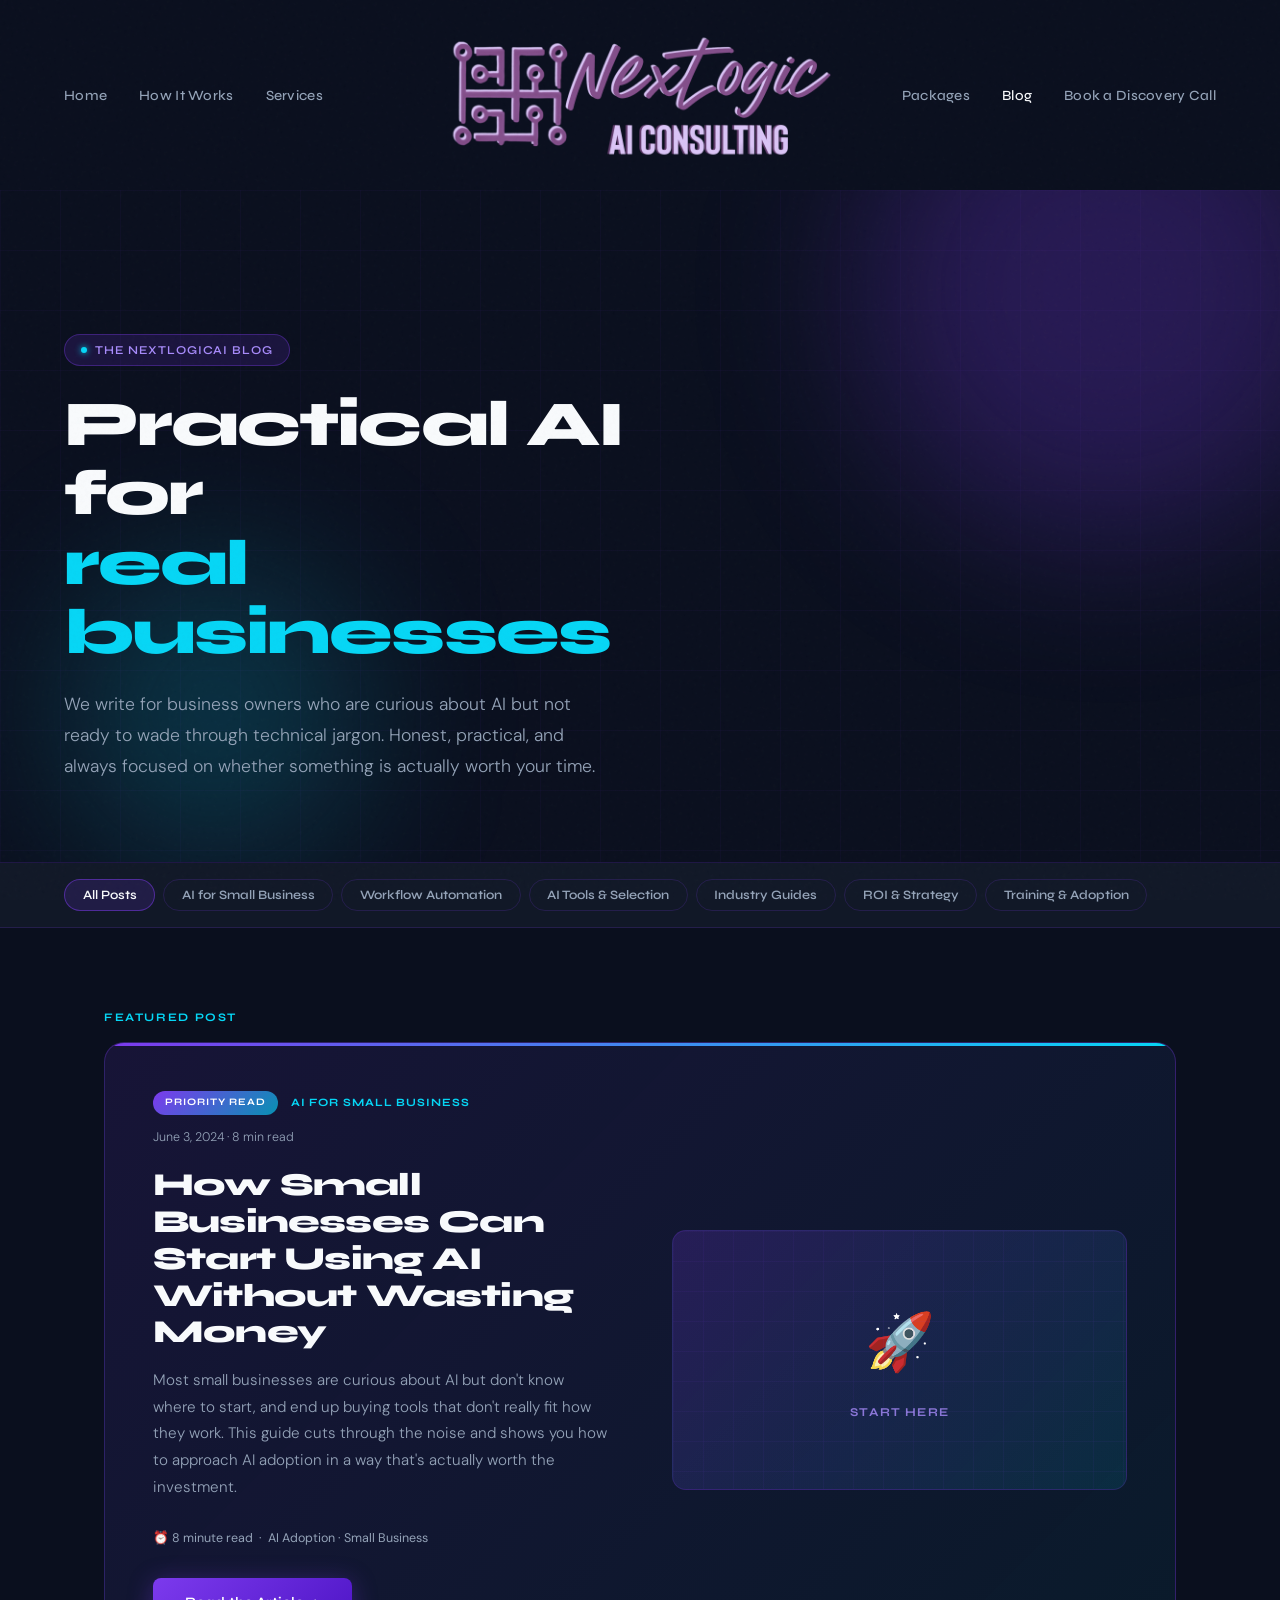
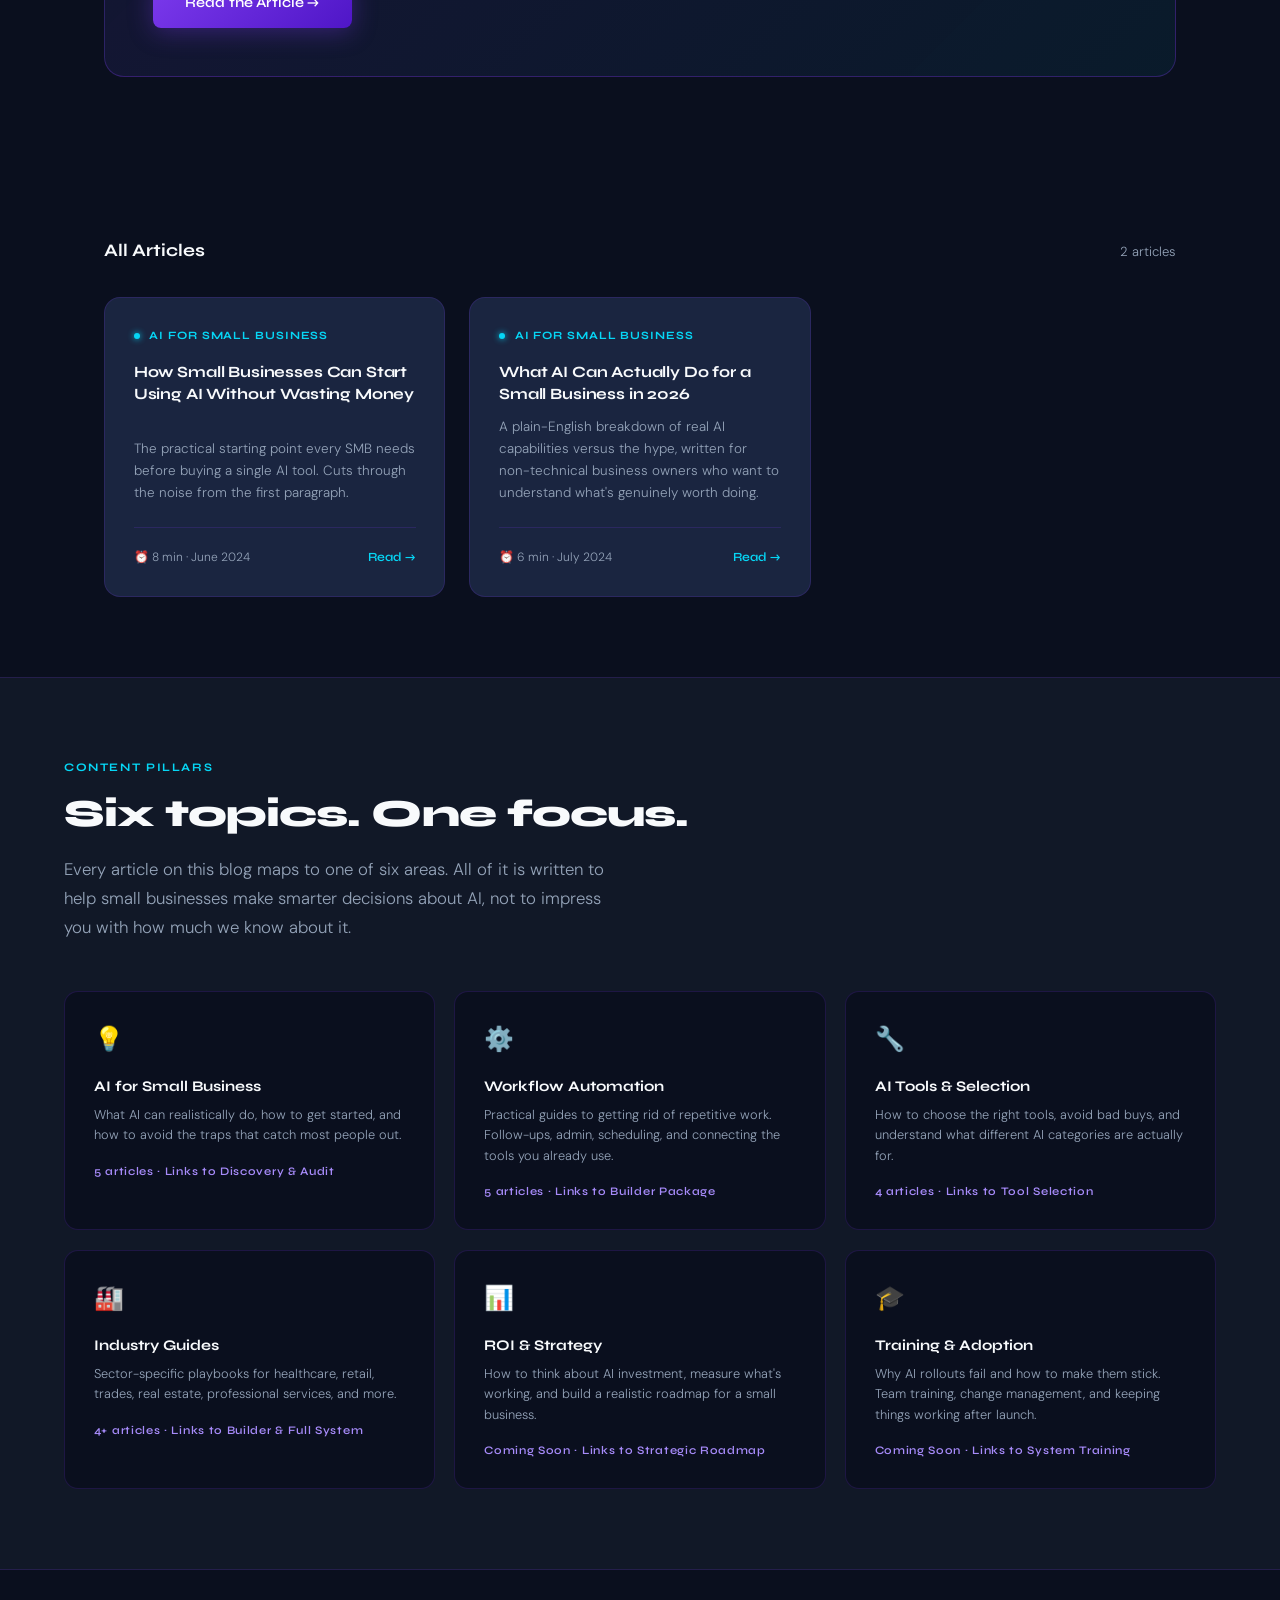
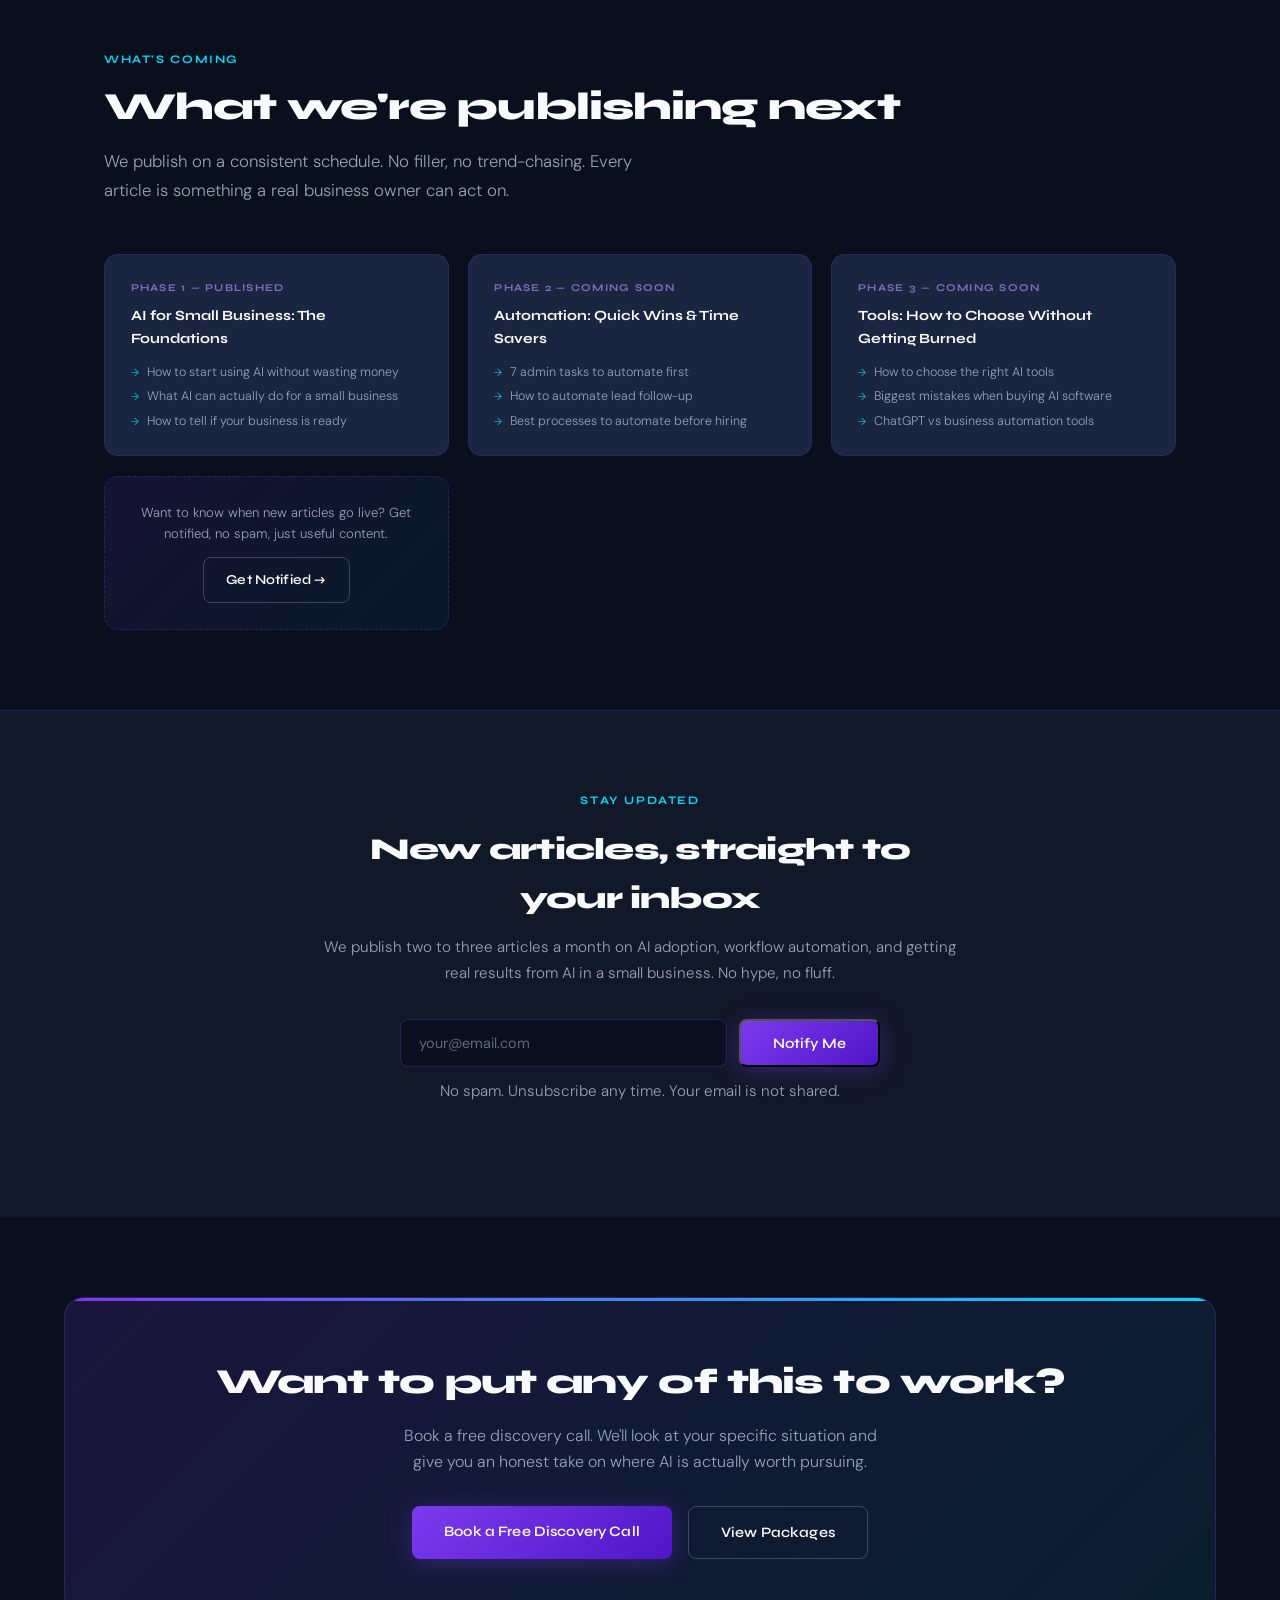
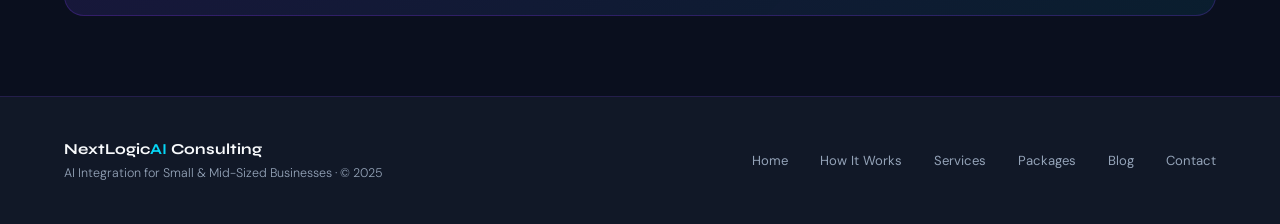
==== commit 624ccbaa: "Merge 2970ca61f854969e57dd06140a32c452133d68f9 into c58608a98b0f39db4dc252cb13e942d2e62ef30b" ====
--- a/blog.html
+++ b/blog.html
@@ -61,7 +61,7 @@
       <h2>How Small Businesses Can Start Using AI Without Wasting Money</h2>
       <p>Most small businesses are curious about AI but don't know where to start, and end up buying tools that don't really fit how they work. This guide cuts through the noise and shows you how to approach AI adoption in a way that's actually worth the investment.</p>
       <div class="featured-read-time">&#9200; 8 minute read &nbsp;&middot;&nbsp; AI Adoption &middot; Small Business</div>
-      <a href="post.html?slug=how-small-businesses-can-start-using-ai" class="btn-primary">Read the Article &rarr;</a>
+      <a href="post.html?slug=how-small-businesses-can-start-using-ai-without-wasting-money" class="btn-primary">Read the Article &rarr;</a>
     </div>
     <div class="featured-visual">
       <div class="featured-visual-grid"></div>
@@ -81,7 +81,7 @@
       <div class="post-card-meta"><span class="post-priority-dot"></span><span class="post-category-tag">AI for Small Business</span></div>
       <h3>How Small Businesses Can Start Using AI Without Wasting Money</h3>
       <p>The practical starting point every SMB needs before buying a single AI tool. Cuts through the noise from the first paragraph.</p>
-      <div class="post-card-footer"><span class="post-read-time">&#9200; 8 min &middot; June 2024</span><a href="post.html?slug=how-small-businesses-can-start-using-ai" class="post-link">Read &rarr;</a></div>
+      <div class="post-card-footer"><span class="post-read-time">&#9200; 8 min &middot; June 2024</span><a href="post.html?slug=how-small-businesses-can-start-using-ai-without-wasting-money" class="post-link">Read &rarr;</a></div>
     </div>
     <div class="post-card reveal" data-category="ai-small-business">
       <div class="post-card-meta"><span class="post-priority-dot"></span><span class="post-category-tag">AI for Small Business</span></div>
--- a/style.css
+++ b/style.css
@@ -1,6 +1,11 @@
-/* ── NEXTLOGICAI SHARED STYLES ── */
+/* ════════════════════════════════════════════════
+   NEXTLOGICAI — MASTER STYLESHEET
+   www.nextlogic-ai.com
+   ════════════════════════════════════════════════ */
+
 @import url('https://fonts.googleapis.com/css2?family=Syne:wght@400;500;600;700;800&family=DM+Sans:ital,wght@0,300;0,400;0,500;1,300&display=swap');
 
+/* ── TOKENS ── */
 :root {
   --navy: #0a0f1e;
   --navy-mid: #111827;
@@ -16,6 +21,7 @@
   --glow-c: rgba(6,214,245,0.18);
 }
 
+/* ── RESET ── */
 *, *::before, *::after { box-sizing: border-box; margin: 0; padding: 0; }
 html { scroll-behavior: smooth; }
 
@@ -29,6 +35,7 @@
 
 h1, h2, h3, h4 { font-family: 'Syne', sans-serif; }
 
+/* Noise overlay */
 body::before {
   content: '';
   position: fixed;
@@ -43,57 +50,45 @@
    NAV
    ════════════════════════════════════════════════ */
 nav {
-  position: fixed;
-  top: 0; left: 0; right: 0;
-  z-index: 100;
   display: grid;
   grid-template-columns: 1fr auto 1fr;
   align-items: center;
   padding: 1.25rem 4rem;
-  background: rgba(10,15,30,0.88);
-  backdrop-filter: blur(16px);
-  -webkit-backdrop-filter: blur(16px);
-  border-bottom: 1px solid var(--border);
 }
 
 .nav-logo {
   grid-column: 2;
+  justify-self: center;
+}
+
+.nav-links-left {
+  grid-column: 1;
+  justify-self: start;
   display: flex;
   align-items: center;
-  text-decoration: none;
+  gap: 2rem;
+  list-style: none;
+  margin: 0;
+  padding: 0;
+}
+
+.nav-links-right {
+  grid-column: 3;
+  justify-self: end;
+  display: flex;
+  align-items: center;
+  gap: 2rem;
+  list-style: none;
+  margin: 0;
+  padding: 0;
 }
 
 .nav-logo-img {
-  height: 85px;
+  height: 150px;
   width: auto;
   display: block;
 }
 
-/* Left links */
-.nav-links-left {
-  grid-column: 1;
-  display: flex;
-  gap: 2.5rem;
-  list-style: none;
-  align-items: center;
-  justify-self: start;
-  margin: 0;
-  padding: 0;
-}
-
-/* Right links */
-.nav-links-right {
-  grid-column: 3;
-  display: flex;
-  gap: 2.5rem;
-  list-style: none;
-  align-items: center;
-  justify-self: end;
-  margin: 0;
-  padding: 0;
-}
-
-/* Shared link styles */
 .nav-links-left a,
 .nav-links-right a {
   color: var(--muted);
@@ -108,15 +103,6 @@
 .nav-links-right a:hover { color: var(--white); }
 .nav-links-left a.active,
 .nav-links-right a.active { color: var(--white); }
-
-.nav-cta {
-  background: linear-gradient(135deg, var(--violet), #5b21b6) !important;
-  color: white !important;
-  padding: 0.55rem 1.4rem;
-  border-radius: 6px;
-  transition: opacity 0.2s, transform 0.2s !important;
-}
-.nav-cta:hover { opacity: 0.88; transform: translateY(-1px); }
 
 /* ── HAMBURGER ── */
 .nav-hamburger {
@@ -184,20 +170,6 @@
   box-shadow: 0 4px 24px rgba(124,58,237,0.4);
 }
 
-/* ── MOBILE NAV OVERRIDE ── */
-@media (max-width: 768px) {
-  nav {
-    padding: 1rem 1.25rem;
-    grid-template-columns: 1fr auto 1fr;
-  }
-  .nav-links-left { display: none; }
-  .nav-links-right { display: none; }
-  .nav-hamburger {
-    display: flex;
-    grid-column: 3;
-    justify-self: end;
-  }
-}
 /* ════════════════════════════════════════════════
    BUTTONS
    ════════════════════════════════════════════════ */
@@ -788,6 +760,60 @@
 /* ════════════════════════════════════════════════
    CONTACT PAGE
    ════════════════════════════════════════════════ */
+<<<<<<< HEAD
+=======
+
+.form-box {
+  max-width: 700px;
+  margin: 0 auto;
+}
+
+#contactForm {
+  display: flex;
+  flex-direction: column;
+  gap: 15px;
+}
+
+/* force rows to behave */
+.input-group {
+  display: flex;
+  gap: 10px;
+  flex-wrap: wrap;
+}
+
+.input-group input {
+  flex: 1;
+  min-width: 150px;
+}
+
+/* fix ALL inputs */
+#contactForm input,
+#contactForm select,
+#contactForm textarea {
+  width: 100%;
+  max-width: 100%;
+  box-sizing: border-box;
+}
+
+/* textarea spacing */
+#contactForm textarea {
+  min-height: 100px;
+}
+
+/* button alignment */
+#contactForm button {
+  width: fit-content;
+}
+
+/* fix weird horizontal stretching */
+.container {
+  max-width: 1100px;
+  margin: 0 auto;
+  padding: 0 20px;
+}
+
+
+>>>>>>> refs/remotes/origin/main
 #contact-main { max-width: 1200px; margin: 0 auto; }
 .contact-layout { display: grid; grid-template-columns: 1fr 1.1fr; gap: 5rem; align-items: start; }
 .contact-info { display: flex; flex-direction: column; gap: 2rem; }
@@ -1135,4 +1161,4 @@
   .pillars-grid { grid-template-columns: 1fr; }
   .addons-table { font-size: 0.82rem; }
   .addons-table th, .addons-table td { padding: 0.9rem 1rem; }
-}+}
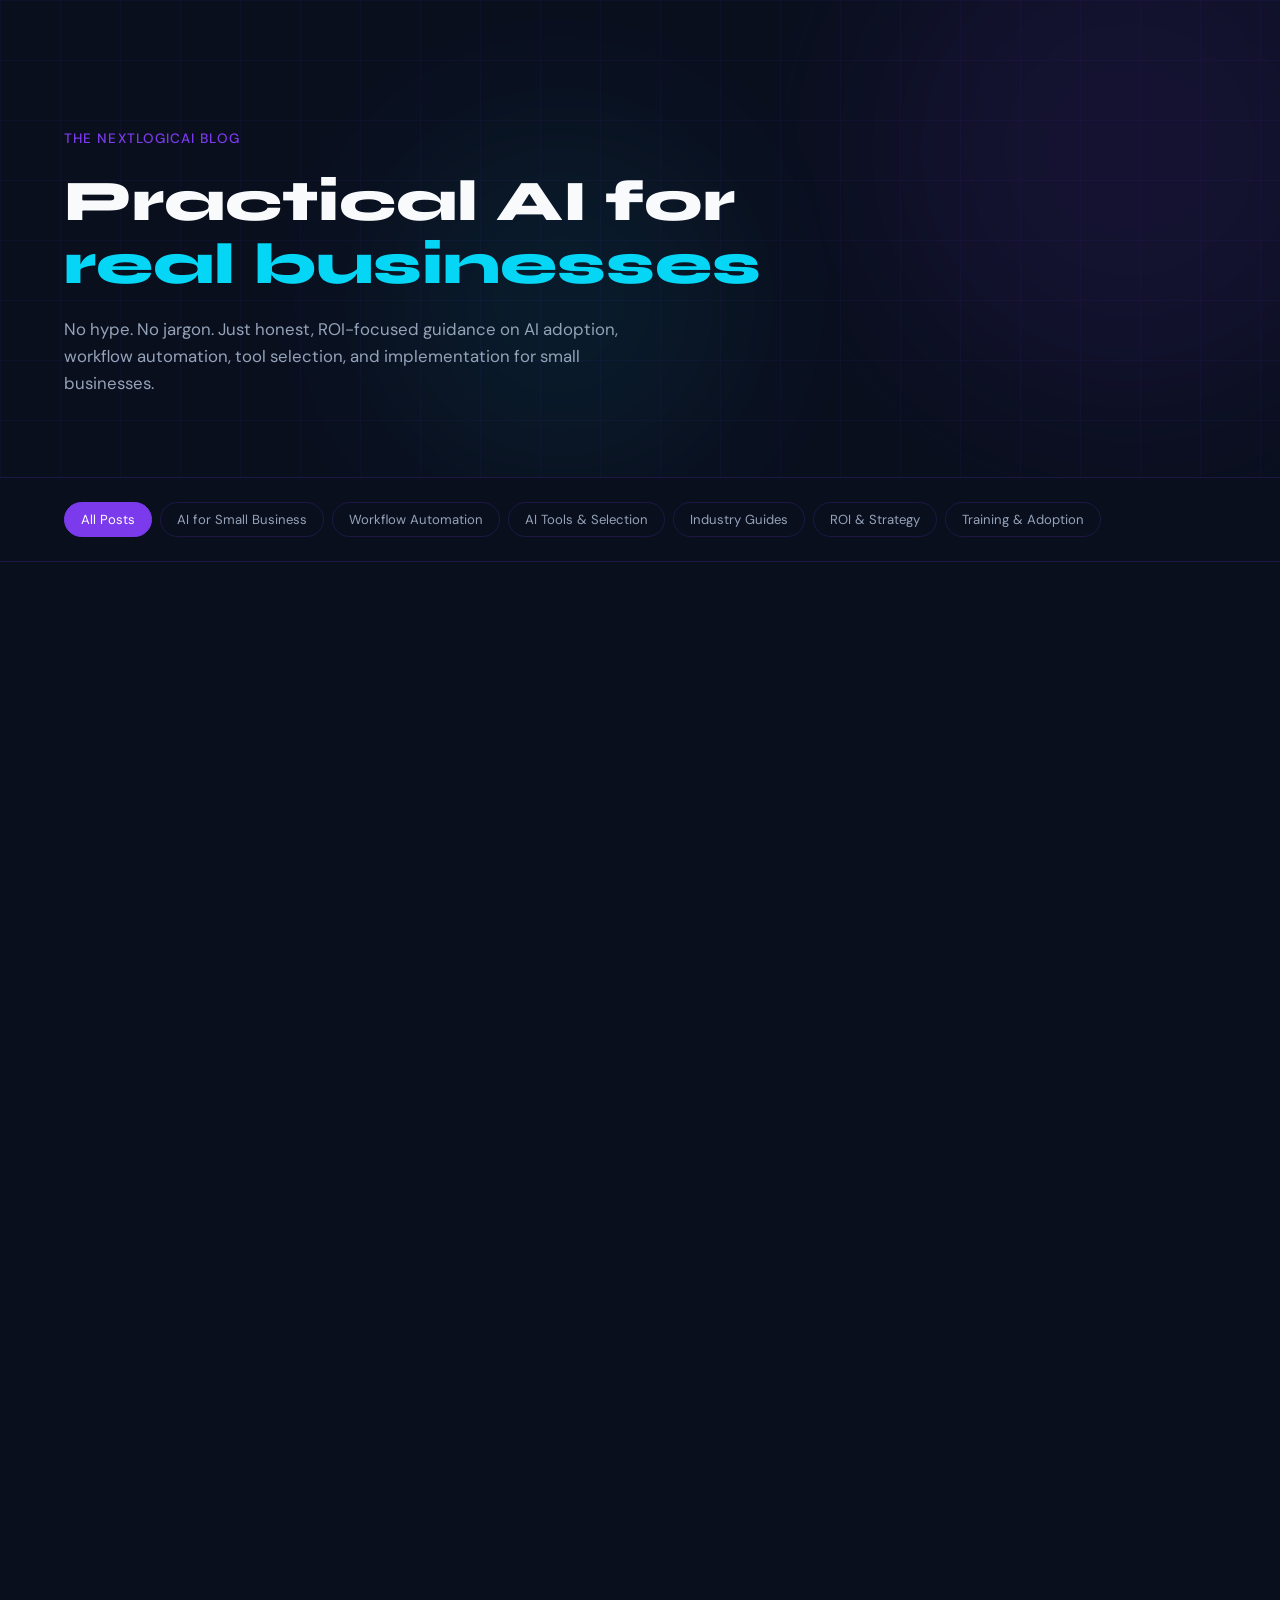
==== commit ed080d3d: "blog update2" ====
--- a/blog.html
+++ b/blog.html
@@ -11,7 +11,7 @@
 <meta property="og:type" content="website">
 <meta property="og:url" content="https://www.nextlogic-ai.com/blog.html">
 <meta property="og:title" content="AI Insights &amp; Tips for Small Businesses — NextLogicAI Blog">
-<meta property="og:description" content="Practical AI advice for small businesses. No hype — just real use cases, automation tips, and ROI-first strategies.">
+<meta property="og:description" content="Practical AI advice for small businesses. No hype — just real use cases, workflow automation tips, tool guides, and ROI-first strategies.">
 <meta property="og:image" content="https://www.nextlogic-ai.com/og-image.jpg">
 <meta property="og:site_name" content="NextLogicAI Consulting">
 <meta property="og:locale" content="en_CA">
@@ -25,14 +25,12 @@
 <link rel="stylesheet" href="style.css">
 </head>
 <body>
-<script src="shared.js"></script>
-
 <div class="page-hero">
   <div class="page-hero-bg"><div class="grid-lines"></div><div class="orb orb-1"></div><div class="orb orb-2"></div></div>
   <div class="page-hero-inner">
     <div class="page-hero-label">The NextLogicAI Blog</div>
     <h1>Practical AI for<br><span class="accent-c">real businesses</span></h1>
-    <p>We write for business owners who are curious about AI but not ready to wade through technical jargon. Honest, practical, and always focused on whether something is actually worth your time.</p>
+    <p>No hype. No jargon. Just honest, ROI-focused guidance on AI adoption, workflow automation, tool selection, and implementation for small businesses.</p>
   </div>
 </div>
 <hr class="divider">
@@ -56,12 +54,12 @@
       <div class="featured-meta">
         <span class="featured-badge">Priority Read</span>
         <span class="post-category-tag">AI for Small Business</span>
-        <span class="post-date">June 3, 2024 &middot; 8 min read</span>
+        <span class="post-date">June 3, 2024 · 8 min read</span>
       </div>
       <h2>How Small Businesses Can Start Using AI Without Wasting Money</h2>
-      <p>Most small businesses are curious about AI but don't know where to start, and end up buying tools that don't really fit how they work. This guide cuts through the noise and shows you how to approach AI adoption in a way that's actually worth the investment.</p>
-      <div class="featured-read-time">&#9200; 8 minute read &nbsp;&middot;&nbsp; AI Adoption &middot; Small Business</div>
-      <a href="post.html?slug=how-small-businesses-can-start-using-ai-without-wasting-money" class="btn-primary">Read the Article &rarr;</a>
+      <p>Most small businesses are curious about AI but don't know where to start and end up buying tools that don't fit their operation. This guide cuts through the noise and shows you exactly how to approach AI adoption in a way that saves time and delivers real ROI.</p>
+      <div class="featured-read-time">⏱ 8 minute read &nbsp;·&nbsp; AI Adoption · Small Business</div>
+      <a href="post.html?slug=how-small-businesses-can-start-using-ai" class="btn-primary">Read the Article →</a>
     </div>
     <div class="featured-visual">
       <div class="featured-visual-grid"></div>
@@ -81,16 +79,16 @@
       <div class="post-card-meta"><span class="post-priority-dot"></span><span class="post-category-tag">AI for Small Business</span></div>
       <h3>How Small Businesses Can Start Using AI Without Wasting Money</h3>
       <p>The practical starting point every SMB needs before buying a single AI tool. Cuts through the noise from the first paragraph.</p>
-      <div class="post-card-footer"><span class="post-read-time">&#9200; 8 min &middot; June 2024</span><a href="post.html?slug=how-small-businesses-can-start-using-ai-without-wasting-money" class="post-link">Read &rarr;</a></div>
+      <div class="post-card-footer"><span class="post-read-time">⏱ 8 min · June 2024</span><a href="post.html?slug=how-small-businesses-can-start-using-ai" class="post-link">Read →</a></div>
     </div>
     <div class="post-card reveal" data-category="ai-small-business">
       <div class="post-card-meta"><span class="post-priority-dot"></span><span class="post-category-tag">AI for Small Business</span></div>
       <h3>What AI Can Actually Do for a Small Business in 2026</h3>
-      <p>A plain-English breakdown of real AI capabilities versus the hype, written for non-technical business owners who want to understand what's genuinely worth doing.</p>
-      <div class="post-card-footer"><span class="post-read-time">&#9200; 6 min &middot; July 2024</span><a href="post.html?slug=what-ai-can-actually-do-for-a-small-business-in-2026" class="post-link">Read &rarr;</a></div>
+      <p>A plain-English breakdown of real AI capabilities vs. the hype — written for non-technical business owners who want to understand what's actually worth doing.</p>
+      <div class="post-card-footer"><span class="post-read-time">⏱ 6 min · July 2024</span><a href="post.html?slug=what-ai-can-actually-do-for-a-small-business-in-2026" class="post-link">Read →</a></div>
     </div>
   </div>
-  <div id="noResults" style="display:none;text-align:center;padding:4rem 0;color:var(--muted);font-size:0.95rem;">No articles in this category yet. <a href="contact.html" style="color:var(--cyan);text-decoration:none;">Check back soon.</a></div>
+  <div id="noResults" style="display:none;text-align:center;padding:4rem 0;color:var(--muted);font-size:0.95rem;">No articles in this category yet — <a href="contact.html" style="color:var(--cyan);text-decoration:none;">check back soon</a>.</div>
 </section>
 
 <section id="pillars">
@@ -98,15 +96,15 @@
     <div class="reveal">
       <div class="section-label">Content Pillars</div>
       <h2 class="section-title">Six topics. One focus.</h2>
-      <p class="section-desc">Every article on this blog maps to one of six areas. All of it is written to help small businesses make smarter decisions about AI, not to impress you with how much we know about it.</p>
+      <p class="section-desc">Every article on this blog maps to one of six pillars — all designed to help small businesses make smarter decisions about AI.</p>
     </div>
     <div class="pillars-grid reveal">
-      <div class="pillar-card pc-1"><div class="pillar-icon">💡</div><h3>AI for Small Business</h3><p>What AI can realistically do, how to get started, and how to avoid the traps that catch most people out.</p><div class="pillar-count">5 articles &middot; Links to Discovery &amp; Audit</div></div>
-      <div class="pillar-card pc-2"><div class="pillar-icon">⚙️</div><h3>Workflow Automation</h3><p>Practical guides to getting rid of repetitive work. Follow-ups, admin, scheduling, and connecting the tools you already use.</p><div class="pillar-count">5 articles &middot; Links to Builder Package</div></div>
-      <div class="pillar-card pc-3"><div class="pillar-icon">🔧</div><h3>AI Tools &amp; Selection</h3><p>How to choose the right tools, avoid bad buys, and understand what different AI categories are actually for.</p><div class="pillar-count">4 articles &middot; Links to Tool Selection</div></div>
-      <div class="pillar-card pc-4"><div class="pillar-icon">🏭</div><h3>Industry Guides</h3><p>Sector-specific playbooks for healthcare, retail, trades, real estate, professional services, and more.</p><div class="pillar-count">4+ articles &middot; Links to Builder &amp; Full System</div></div>
-      <div class="pillar-card pc-5"><div class="pillar-icon">📊</div><h3>ROI &amp; Strategy</h3><p>How to think about AI investment, measure what's working, and build a realistic roadmap for a small business.</p><div class="pillar-count">Coming Soon &middot; Links to Strategic Roadmap</div></div>
-      <div class="pillar-card pc-6"><div class="pillar-icon">🎓</div><h3>Training &amp; Adoption</h3><p>Why AI rollouts fail and how to make them stick. Team training, change management, and keeping things working after launch.</p><div class="pillar-count">Coming Soon &middot; Links to System Training</div></div>
+      <div class="pillar-card pc-1"><div class="pillar-icon">💡</div><h3>AI for Small Business</h3><p>What AI can realistically do, how to get started, and how to avoid the common traps.</p><div class="pillar-count">5 articles · Links to Discovery &amp; Audit</div></div>
+      <div class="pillar-card pc-2"><div class="pillar-icon">⚙️</div><h3>Workflow Automation</h3><p>Practical guides to eliminating repetitive work — follow-ups, admin, scheduling, and connecting your existing tools.</p><div class="pillar-count">5 articles · Links to Builder Package</div></div>
+      <div class="pillar-card pc-3"><div class="pillar-icon">🔧</div><h3>AI Tools &amp; Selection</h3><p>How to choose the right tools, avoid bad buys, and understand what different AI categories are actually for.</p><div class="pillar-count">4 articles · Links to Tool Selection</div></div>
+      <div class="pillar-card pc-4"><div class="pillar-icon">🏭</div><h3>Industry Guides</h3><p>Sector-specific playbooks for healthcare, retail, trades, real estate, professional services, and more.</p><div class="pillar-count">4+ articles · Links to Builder &amp; Full System</div></div>
+      <div class="pillar-card pc-5"><div class="pillar-icon">📊</div><h3>ROI &amp; Strategy</h3><p>How to think about AI investment, measure results, and build a realistic roadmap for a small business.</p><div class="pillar-count">Coming Soon · Links to Strategic Roadmap</div></div>
+      <div class="pillar-card pc-6"><div class="pillar-icon">🎓</div><h3>Training &amp; Adoption</h3><p>Why AI rollouts fail and how to make them stick — team training, change management, and post-launch support.</p><div class="pillar-count">Coming Soon · Links to System Training</div></div>
     </div>
   </div>
 </section>
@@ -114,14 +112,14 @@
 <section id="publishing-plan">
   <div class="reveal">
     <div class="section-label">What's Coming</div>
-    <h2 class="section-title">What we're publishing next</h2>
-    <p class="section-desc">We publish on a consistent schedule. No filler, no trend-chasing. Every article is something a real business owner can act on.</p>
+    <h2 class="section-title">90-day publishing plan</h2>
+    <p class="section-desc">We publish practical, evergreen content on a structured schedule — no filler, no AI news for its own sake.</p>
   </div>
   <div class="plan-grid reveal">
     <div class="plan-month"><div class="plan-month-num">Phase 1 — Published</div><h4>AI for Small Business: The Foundations</h4><ul><li>How to start using AI without wasting money</li><li>What AI can actually do for a small business</li><li>How to tell if your business is ready</li></ul></div>
     <div class="plan-month"><div class="plan-month-num">Phase 2 — Coming Soon</div><h4>Automation: Quick Wins &amp; Time Savers</h4><ul><li>7 admin tasks to automate first</li><li>How to automate lead follow-up</li><li>Best processes to automate before hiring</li></ul></div>
     <div class="plan-month"><div class="plan-month-num">Phase 3 — Coming Soon</div><h4>Tools: How to Choose Without Getting Burned</h4><ul><li>How to choose the right AI tools</li><li>Biggest mistakes when buying AI software</li><li>ChatGPT vs business automation tools</li></ul></div>
-    <div class="plan-cta"><p>Want to know when new articles go live? Get notified, no spam, just useful content.</p><a href="#notify" class="btn-secondary" style="font-size:0.85rem;padding:0.7rem 1.4rem;">Get Notified &rarr;</a></div>
+    <div class="plan-cta"><p>Want to know when new articles go live? Get notified — no spam, just useful content.</p><a href="#notify" class="btn-secondary" style="font-size:0.85rem;padding:0.7rem 1.4rem;">Get Notified →</a></div>
   </div>
 </section>
 
@@ -129,7 +127,7 @@
   <div class="notify-inner reveal">
     <div class="section-label">Stay Updated</div>
     <h2>New articles, straight to your inbox</h2>
-    <p>We publish two to three articles a month on AI adoption, workflow automation, and getting real results from AI in a small business. No hype, no fluff.</p>
+    <p>We publish 2 to 3 articles per month on AI adoption, workflow automation, and practical implementation for small businesses. No hype, no fluff.</p>
     <div class="notify-form">
       <input type="email" class="notify-input" placeholder="your@email.com" id="notifyEmail">
       <button class="btn-primary" onclick="subscribeNotify()" style="white-space:nowrap;">Notify Me</button>
@@ -140,8 +138,8 @@
 
 <section class="cta-section">
   <div class="cta-strip reveal" style="max-width:1200px;margin:0 auto;">
-    <h2>Want to put any of this to work?</h2>
-    <p>Book a free discovery call. We'll look at your specific situation and give you an honest take on where AI is actually worth pursuing.</p>
+    <h2>Ready to apply this to your business?</h2>
+    <p>Book a free discovery call. We'll identify the highest-value AI opportunity in your operation and tell you honestly whether it's worth pursuing.</p>
     <div class="cta-strip-actions">
       <a href="contact.html" class="btn-primary">Book a Free Discovery Call</a>
       <a href="packages.html" class="btn-secondary">View Packages</a>
@@ -180,10 +178,11 @@
 function subscribeNotify() {
   const email = document.getElementById('notifyEmail').value.trim();
   if (!email || !email.includes('@')) { alert('Please enter a valid email address.'); return; }
-  document.querySelector('.notify-form').innerHTML = '<p style="color:var(--cyan);font-family:\'Syne\',sans-serif;font-weight:600;font-size:0.95rem;">You\'re on the list. We\'ll be in touch when new posts go live.</p>';
+  document.querySelector('.notify-form').innerHTML = '<p style="color:var(--cyan);font-family:\'Syne\',sans-serif;font-weight:600;font-size:0.95rem;">You\'re on the list — we\'ll be in touch when new posts go live.</p>';
 }
 </script>
 
 <script>injectNav('blog'); injectFooter();</script>
+<script src="shared.js"></script>
 </body>
 </html>
--- a/style.css
+++ b/style.css
@@ -1,54 +1,60 @@
 /* ════════════════════════════════════════════════
    NEXTLOGICAI — MASTER STYLESHEET
-   www.nextlogic-ai.com
    ════════════════════════════════════════════════ */
 
-@import url('https://fonts.googleapis.com/css2?family=Syne:wght@400;500;600;700;800&family=DM+Sans:ital,wght@0,300;0,400;0,500;1,300&display=swap');
+@import url('https://fonts.googleapis.com/css2?family=Syne:wght@400;500;600;700;800&family=DM+Sans:wght@300;400;500&display=swap');
 
 /* ── TOKENS ── */
 :root {
   --navy: #0a0f1e;
   --navy-mid: #111827;
-  --navy-light: #1a2540;
-  --violet: #7c3aed;
-  --violet-light: #a78bfa;
-  --cyan: #06d6f5;
-  --cyan-dim: #0891b2;
   --white: #f8fafc;
   --muted: #94a3b8;
+
+  --violet: #7c3aed;
+  --cyan: #06d6f5;
+
   --border: rgba(124,58,237,0.18);
   --glow-v: rgba(124,58,237,0.25);
   --glow-c: rgba(6,214,245,0.18);
+
+  --success: #6ee7b7;
 }
 
 /* ── RESET ── */
-*, *::before, *::after { box-sizing: border-box; margin: 0; padding: 0; }
+*,
+*::before,
+*::after {
+  box-sizing: border-box;
+  margin: 0;
+  padding: 0;
+}
+
 html { scroll-behavior: smooth; }
 
 body {
   font-family: 'DM Sans', sans-serif;
-  background-color: var(--navy);
+  line-height: 1.6;
+  background: var(--navy);
   color: var(--white);
-  overflow-x: hidden;
-  line-height: 1.6;
-}
-
-h1, h2, h3, h4 { font-family: 'Syne', sans-serif; }
-
-/* Noise overlay */
-body::before {
-  content: '';
-  position: fixed;
-  inset: 0;
-  background-image: url("data:image/svg+xml,%3Csvg viewBox='0 0 256 256' xmlns='http://www.w3.org/2000/svg'%3E%3Cfilter id='noise'%3E%3CfeTurbulence type='fractalNoise' baseFrequency='0.9' numOctaves='4' stitchTiles='stitch'/%3E%3C/filter%3E%3Crect width='100%25' height='100%25' filter='url(%23noise)' opacity='0.04'/%3E%3C/svg%3E");
-  pointer-events: none;
-  z-index: 9999;
-  opacity: 0.5;
-}
+}
+
+h1, h2, h3, h4 {
+  font-family: 'Syne', sans-serif;
+}
+
+/* ── GLOBAL ── */
+a {
+  color: inherit;
+  text-decoration: none;
+  opacity: 0.8;
+}
+a:hover { opacity: 1; }
 
 /* ════════════════════════════════════════════════
    NAV
    ════════════════════════════════════════════════ */
+
 nav {
   display: grid;
   grid-template-columns: 1fr auto 1fr;
@@ -58,204 +64,651 @@
 
 .nav-logo {
   grid-column: 2;
-  justify-self: center;
-}
-
-.nav-links-left {
-  grid-column: 1;
-  justify-self: start;
-  display: flex;
-  align-items: center;
+  text-align: center;
+}
+
+.nav-logo-img {
+  height: 150px;
+}
+
+.nav-links-left,
+.nav-links-right {
+  display: flex;
   gap: 2rem;
   list-style: none;
-  margin: 0;
-  padding: 0;
-}
-
-.nav-links-right {
-  grid-column: 3;
-  justify-self: end;
-  display: flex;
-  align-items: center;
-  gap: 2rem;
-  list-style: none;
-  margin: 0;
-  padding: 0;
-}
-
-.nav-logo-img {
-  height: 150px;
-  width: auto;
-  display: block;
-}
+}
+
+.nav-links-left { justify-self: start; }
+.nav-links-right { justify-self: end; }
 
 .nav-links-left a,
 .nav-links-right a {
   color: var(--muted);
-  text-decoration: none;
-  font-family: 'Syne', sans-serif;
-  font-size: 0.88rem;
+  transition: color 0.2s;
+  font-size: 1.5rem;
   font-weight: 500;
-  letter-spacing: 0.02em;
-  transition: color 0.2s;
-}
+  letter-spacing: 0.3px;
+}
+
 .nav-links-left a:hover,
-.nav-links-right a:hover { color: var(--white); }
-.nav-links-left a.active,
-.nav-links-right a.active { color: var(--white); }
+.nav-links-right a:hover {
+  color: var(--white);
+}
+
+/* ── CTA BUTTON ── */
+.nav-cta {
+  background: linear-gradient(135deg, var(--violet), #4f16c7);
+  color: white;
+  padding: 0.75rem 1.2rem;
+  border-radius: 8px;
+}
 
 /* ── HAMBURGER ── */
 .nav-hamburger {
   display: none;
   flex-direction: column;
-  gap: 5px;
+  gap: 4px;
   background: none;
   border: none;
   cursor: pointer;
-  padding: 8px;
-  z-index: 200;
-  min-width: 44px;
-  min-height: 44px;
-  align-items: center;
-  justify-content: center;
-}
+  padding: 0.5rem;
+}
+
 .nav-hamburger span {
-  display: block;
-  width: 24px; height: 2px;
+  width: 24px;
+  height: 2px;
   background: var(--white);
-  border-radius: 2px;
-  transition: transform 0.3s, opacity 0.3s;
-}
-.nav-hamburger.open span:nth-child(1) { transform: translateY(7px) rotate(45deg); }
-.nav-hamburger.open span:nth-child(2) { opacity: 0; }
-.nav-hamburger.open span:nth-child(3) { transform: translateY(-7px) rotate(-45deg); }
+  transition: transform 0.2s, opacity 0.2s;
+}
+
+.nav-hamburger.open span:nth-child(1) {
+  transform: translateY(6px) rotate(45deg);
+}
+.nav-hamburger.open span:nth-child(2) {
+  opacity: 0;
+}
+.nav-hamburger.open span:nth-child(3) {
+  transform: translateY(-6px) rotate(-45deg);
+}
 
 /* ── MOBILE MENU ── */
 .mobile-menu {
   display: none;
+  flex-direction: column;
   position: fixed;
   inset: 0;
-  background: rgba(10,15,30,0.97);
-  backdrop-filter: blur(20px);
-  -webkit-backdrop-filter: blur(20px);
-  z-index: 150;
-  flex-direction: column;
-  align-items: center;
-  justify-content: center;
-  gap: 0;
-  padding: 2rem;
-}
-.mobile-menu.open { display: flex; }
-.mobile-menu a {
+  background: var(--navy);
+  z-index: 999;
+  padding: 6rem 2rem 2rem;
+  gap: 1.5rem;
+}
+
+.mobile-menu.open {
+  display: flex;
+}
+
+.mobile-nav-link {
   font-family: 'Syne', sans-serif;
-  font-size: 1.6rem;
+  font-size: 1.5rem;
   font-weight: 700;
   color: var(--white);
-  text-decoration: none;
-  padding: 1rem 0;
-  border-bottom: 1px solid var(--border);
-  width: 100%;
+  opacity: 0.85;
+}
+
+.mobile-nav-link:hover { opacity: 1; }
+
+.mobile-cta {
+  margin-top: 1rem;
+  background: linear-gradient(135deg, var(--violet), #4f16c7);
+  padding: 0.85rem 2rem;
+  border-radius: 8px;
   text-align: center;
-  transition: color 0.2s;
-}
-.mobile-menu a:hover { color: var(--cyan); }
-.mobile-menu a.mobile-cta {
-  margin-top: 2rem;
-  border: none;
-  background: linear-gradient(135deg, var(--violet), #4f16c7);
-  border-radius: 10px;
-  padding: 1rem 2rem;
-  font-size: 1rem;
-  color: white;
-  box-shadow: 0 4px 24px rgba(124,58,237,0.4);
+  opacity: 1;
 }
 
 /* ════════════════════════════════════════════════
    BUTTONS
    ════════════════════════════════════════════════ */
+
 .btn-primary {
   background: linear-gradient(135deg, var(--violet), #4f16c7);
   color: white;
   padding: 0.85rem 2rem;
   border-radius: 8px;
   font-family: 'Syne', sans-serif;
-  font-size: 0.9rem;
   font-weight: 600;
-  text-decoration: none;
   display: inline-block;
-  transition: transform 0.2s, box-shadow 0.2s;
-  box-shadow: 0 4px 24px rgba(124,58,237,0.35);
-  letter-spacing: 0.01em;
-}
-.btn-primary:hover { transform: translateY(-2px); box-shadow: 0 8px 32px rgba(124,58,237,0.5); }
+  transition: 0.2s;
+  opacity: 1;
+}
+
+.btn-primary:hover {
+  transform: translateY(-2px);
+  opacity: 1;
+}
 
 .btn-secondary {
-  background: transparent;
-  border: 1px solid rgba(248,250,252,0.2);
-  color: var(--white);
+  border: 1px solid rgba(255,255,255,0.2);
   padding: 0.85rem 2rem;
   border-radius: 8px;
+  display: inline-block;
+  transition: 0.2s;
+}
+
+.btn-secondary:hover {
+  border-color: rgba(255,255,255,0.5);
+  opacity: 1;
+}
+
+/* ════════════════════════════════════════════════
+   HERO
+   ════════════════════════════════════════════════ */
+
+#hero {
+  min-height: 100vh;
+  display: flex;
+  align-items: center;
+  padding: 6rem 4rem;
+  position: relative;
+  overflow: hidden;
+}
+
+.hero-inner {
+  max-width: 700px;
+  position: relative;
+  z-index: 1;
+}
+
+.hero-label {
+  font-size: 0.85rem;
+  font-weight: 500;
+  letter-spacing: 0.08em;
+  text-transform: uppercase;
+  color: var(--violet);
+  margin-bottom: 1.25rem;
+}
+
+#hero h1 {
+  font-size: clamp(2.5rem, 5vw, 4.5rem);
+  font-weight: 800;
+  margin-bottom: 1rem;
+  line-height: 1.1;
+}
+
+.accent-v { color: var(--violet); }
+.accent-c { color: var(--cyan); }
+
+.hero-sub {
+  color: var(--muted);
+  margin-bottom: 2rem;
+}
+
+.hero-actions {
+  display: flex;
+  gap: 1rem;
+  flex-wrap: wrap;
+  margin-bottom: 3rem;
+}
+
+.hero-stat-row {
+  display: flex;
+  gap: 2.5rem;
+  flex-wrap: wrap;
+  border-top: 1px solid var(--border);
+  padding-top: 2rem;
+}
+
+.hero-stat {
+  display: flex;
+  flex-direction: column;
+  gap: 0.25rem;
+}
+
+.hero-stat strong {
   font-family: 'Syne', sans-serif;
+  font-size: 1.6rem;
+  font-weight: 800;
+  color: var(--white);
+  line-height: 1;
+}
+
+.hero-stat span {
+  font-size: 0.8rem;
+  color: var(--muted);
+  max-width: 120px;
+  line-height: 1.3;
+}
+
+/* ── BACKGROUND EFFECTS ── */
+
+.orb {
+  position: absolute;
+  border-radius: 50%;
+  filter: blur(80px);
+  opacity: 0.35;
+  pointer-events: none;
+}
+
+.orb-1 {
+  width: 500px;
+  height: 500px;
+  background: var(--glow-v);
+  top: -100px;
+  right: -100px;
+}
+
+.orb-2 {
+  width: 350px;
+  height: 350px;
+  background: var(--glow-c);
+  bottom: 0;
+  left: 30%;
+}
+
+.grid-lines {
+  position: absolute;
+  inset: 0;
+  background-image:
+    linear-gradient(rgba(124,58,237,0.05) 1px, transparent 1px),
+    linear-gradient(90deg, rgba(124,58,237,0.05) 1px, transparent 1px);
+  background-size: 60px 60px;
+}
+
+/* ════════════════════════════════════════════════
+   SECTION
+   ════════════════════════════════════════════════ */
+
+section {
+  padding: 5rem 4rem;
+}
+
+.section-label {
+  font-size: 0.8rem;
+  font-weight: 600;
+  letter-spacing: 0.1em;
+  text-transform: uppercase;
+  color: var(--violet);
+  margin-bottom: 0.75rem;
+}
+
+.section-title {
+  font-size: 2rem;
+  margin-bottom: 1rem;
+}
+
+.section-desc {
+  color: var(--muted);
+  max-width: 600px;
+}
+
+/* ── REVEAL ANIMATION ── */
+
+.reveal {
+  opacity: 0;
+  transform: translateY(24px);
+  transition: opacity 0.55s ease, transform 0.55s ease;
+}
+
+.reveal.visible {
+  opacity: 1;
+  transform: none;
+}
+
+/* ════════════════════════════════════════════════
+   INTRO
+   ════════════════════════════════════════════════ */
+
+.intro-inner {
+  display: grid;
+  grid-template-columns: repeat(3, 1fr);
+  gap: 2rem;
+}
+
+.intro-item-num {
+  font-family: 'Syne', sans-serif;
+  font-size: 2.5rem;
+  font-weight: 800;
+  color: var(--border);
+  line-height: 1;
+  margin-bottom: 0.75rem;
+}
+
+.intro-item h3 {
+  margin-bottom: 0.5rem;
+}
+
+.intro-item p {
+  color: var(--muted);
+  font-size: 0.95rem;
+}
+
+/* ════════════════════════════════════════════════
+   PROBLEM
+   ════════════════════════════════════════════════ */
+
+.problem-grid {
+  display: grid;
+  grid-template-columns: 1fr 1fr;
+  gap: 4rem;
+  align-items: start;
+}
+
+.problem-grid > div:first-child {
+  display: flex;
+  flex-direction: column;
+  gap: 1.5rem;
+}
+
+.problem-pains {
+  display: flex;
+  flex-direction: column;
+  gap: 1.5rem;
+}
+
+.pain-item {
+  display: flex;
+  gap: 1rem;
+  align-items: flex-start;
+}
+
+.pain-icon {
+  font-size: 1.5rem;
+  flex-shrink: 0;
+  margin-top: 0.1rem;
+}
+
+.pain-item strong {
+  display: block;
+  margin-bottom: 0.35rem;
+}
+
+.pain-item p {
+  color: var(--muted);
   font-size: 0.9rem;
-  font-weight: 600;
-  text-decoration: none;
-  display: inline-block;
-  transition: border-color 0.2s, background 0.2s;
-  letter-spacing: 0.01em;
-}
-.btn-secondary:hover { border-color: rgba(248,250,252,0.45); background: rgba(248,250,252,0.05); }
-
+  margin: 0;
+}
 
 /* ════════════════════════════════════════════════
-   SECTION UTILITIES
+   INDUSTRIES
    ════════════════════════════════════════════════ */
-.section-label {
+
+.industries-inner {
+  display: flex;
+  flex-direction: column;
+  gap: 3rem;
+}
+
+.industry-grid {
+  display: grid;
+  grid-template-columns: repeat(4, 1fr);
+  gap: 1.5rem;
+}
+
+.industry-card {
+  background: var(--navy-mid);
+  border: 1px solid var(--border);
+  border-radius: 12px;
+  padding: 1.75rem;
+  transition: border-color 0.2s;
+}
+
+.industry-card:hover {
+  border-color: var(--violet);
+}
+
+.industry-icon {
+  font-size: 1.75rem;
+  margin-bottom: 0.75rem;
+}
+
+.industry-card h3 {
+  font-size: 1rem;
+  margin-bottom: 1rem;
+}
+
+.industry-card ul {
+  list-style: none;
+  display: flex;
+  flex-direction: column;
+  gap: 0.4rem;
+}
+
+.industry-card ul li {
+  font-size: 0.85rem;
+  color: var(--muted);
+  padding-left: 0.75rem;
+  position: relative;
+}
+
+.industry-card ul li::before {
+  content: '→';
+  position: absolute;
+  left: 0;
+  color: var(--violet);
+  font-size: 0.75rem;
+}
+
+/* ════════════════════════════════════════════════
+   PROCESS STEPS
+   ════════════════════════════════════════════════ */
+
+.steps-row {
+  display: grid;
+  grid-template-columns: repeat(6, 1fr);
+  gap: 1.5rem;
+  margin-top: 3rem;
+}
+
+.step-mini {
+  background: var(--navy-mid);
+  border: 1px solid var(--border);
+  border-radius: 12px;
+  padding: 1.5rem;
+}
+
+.step-mini-num {
   font-family: 'Syne', sans-serif;
-  font-size: 0.72rem;
+  font-size: 1.75rem;
+  font-weight: 800;
+  color: var(--violet);
+  opacity: 0.4;
+  line-height: 1;
+  margin-bottom: 0.75rem;
+}
+
+.step-mini h3 {
+  font-size: 1rem;
+  margin-bottom: 0.5rem;
+}
+
+.step-mini p {
+  font-size: 0.85rem;
+  color: var(--muted);
+}
+
+/* ════════════════════════════════════════════════
+   CTA STRIP
+   ════════════════════════════════════════════════ */
+
+.cta-section {
+  padding: 5rem 4rem;
+}
+
+.cta-strip {
+  background: linear-gradient(135deg, rgba(124,58,237,0.15), rgba(6,214,245,0.08));
+  border: 1px solid var(--border);
+  border-radius: 16px;
+  padding: 3.5rem;
+  text-align: center;
+}
+
+.cta-strip h2 {
+  font-size: 2rem;
+  margin-bottom: 1rem;
+}
+
+.cta-strip p {
+  color: var(--muted);
+  max-width: 560px;
+  margin: 0 auto 2rem;
+}
+
+.cta-strip-actions {
+  display: flex;
+  gap: 1rem;
+  justify-content: center;
+  flex-wrap: wrap;
+}
+
+/* ════════════════════════════════════════════════
+   CARD
+   ════════════════════════════════════════════════ */
+
+.card {
+  background: #111827;
+  border: 1px solid var(--border);
+  border-radius: 12px;
+  padding: 2rem;
+}
+
+/* ════════════════════════════════════════════════
+   FOOTER
+   ════════════════════════════════════════════════ */
+
+footer {
+  border-top: 1px solid var(--border);
+  padding: 2rem 4rem;
+  display: flex;
+  justify-content: space-between;
+  align-items: center;
+}
+
+.footer-brand {
+  font-family: 'Syne', sans-serif;
   font-weight: 700;
-  letter-spacing: 0.14em;
-  text-transform: uppercase;
-  color: var(--cyan);
-  margin-bottom: 1rem;
-  display: block;
-}
-
-.section-title {
-  font-size: clamp(1.9rem, 3vw, 2.8rem);
-  font-weight: 800;
-  letter-spacing: -0.025em;
-  line-height: 1.12;
-  margin-bottom: 1.2rem;
-}
-
-.section-desc {
-  font-size: 1.05rem;
-  color: var(--muted);
-  max-width: 560px;
-  line-height: 1.75;
-  font-weight: 300;
-  margin-bottom: 3rem;
-}
-
-.page-wrap {
-  max-width: 1200px;
-  margin: 0 auto;
-  padding: 0 4rem;
-}
-
-section { padding: 5rem 4rem; }
-
-.accent-v { color: var(--violet-light); }
-.accent-c { color: var(--cyan); }
-
+  font-size: 1.1rem;
+  margin-bottom: 0.4rem;
+}
+
+.footer-brand span {
+  color: var(--violet);
+}
+
+.footer-sub {
+  font-size: 0.8rem;
+  color: var(--muted);
+}
+
+.footer-links {
+  display: flex;
+  gap: 1.5rem;
+}
+
+.footer-links a {
+  color: var(--muted);
+}
+
+.footer-links a:hover {
+  color: var(--white);
+}
+
+/* ════════════════════════════════════════════════
+   RESPONSIVE
+   ════════════════════════════════════════════════ */
+
+@media (max-width: 1024px) {
+  .industry-grid {
+    grid-template-columns: repeat(2, 1fr);
+  }
+
+  .steps-row {
+    grid-template-columns: repeat(3, 1fr);
+  }
+
+  .intro-inner {
+    grid-template-columns: 1fr;
+  }
+
+  .problem-grid {
+    grid-template-columns: 1fr;
+    gap: 2.5rem;
+  }
+}
+
+@media (max-width: 768px) {
+  nav {
+    padding: 1rem;
+  }
+
+  .nav-links-left,
+  .nav-links-right {
+    display: none;
+  }
+
+  .nav-hamburger {
+    display: flex;
+  }
+
+  section {
+    padding: 3rem 1.5rem;
+  }
+
+  #hero {
+    padding: 5rem 1.5rem;
+  }
+
+  .hero-stat-row {
+    gap: 1.5rem;
+  }
+
+  .industry-grid {
+    grid-template-columns: 1fr;
+  }
+
+  .steps-row {
+    grid-template-columns: 1fr 1fr;
+  }
+
+  .cta-section {
+    padding: 3rem 1.5rem;
+  }
+
+  .cta-strip {
+    padding: 2rem 1.5rem;
+  }
+
+  .cta-strip h2 {
+    font-size: 1.5rem;
+  }
+
+  footer {
+    flex-direction: column;
+    gap: 1rem;
+    align-items: flex-start;
+  }
+}
+
+@media (max-width: 480px) {
+  .steps-row {
+    grid-template-columns: 1fr;
+  }
+
+  .hero-actions {
+    flex-direction: column;
+  }
+}
 
 /* ════════════════════════════════════════════════
    PAGE HERO (inner pages)
    ════════════════════════════════════════════════ */
+
 .page-hero {
-  padding: 9rem 4rem 5rem;
   position: relative;
   overflow: hidden;
+  padding: 8rem 4rem 5rem;
+  min-height: 40vh;
+  display: flex;
+  align-items: center;
 }
 
 .page-hero-bg {
@@ -264,901 +717,1550 @@
   pointer-events: none;
 }
 
-.page-hero .grid-lines,
-.grid-lines {
-  position: absolute;
-  inset: 0;
-  background-image:
-    linear-gradient(rgba(124,58,237,0.04) 1px, transparent 1px),
-    linear-gradient(90deg, rgba(124,58,237,0.04) 1px, transparent 1px);
-  background-size: 60px 60px;
-}
-
-.orb {
-  position: absolute;
-  border-radius: 50%;
-  filter: blur(80px);
-}
-.orb-1 { width: 500px; height: 500px; background: var(--glow-v); top: -150px; right: -80px; animation: float1 12s ease-in-out infinite; }
-.orb-2 { width: 300px; height: 300px; background: var(--glow-c); bottom: 0; left: 5%; animation: float2 15s ease-in-out infinite; }
-
-@keyframes float1 { 0%,100%{transform:translate(0,0) scale(1)}50%{transform:translate(30px,-40px) scale(1.05)} }
-@keyframes float2 { 0%,100%{transform:translate(0,0)}50%{transform:translate(-20px,30px)} }
-
 .page-hero-inner {
   position: relative;
   z-index: 1;
-  max-width: 1200px;
-  margin: 0 auto;
+  max-width: 700px;
 }
 
 .page-hero-label {
-  display: inline-flex;
-  align-items: center;
-  gap: 0.5rem;
-  background: rgba(124,58,237,0.15);
-  border: 1px solid rgba(124,58,237,0.35);
-  color: var(--violet-light);
-  padding: 0.35rem 1rem;
-  border-radius: 100px;
+  font-size: 0.85rem;
+  font-weight: 500;
+  letter-spacing: 0.08em;
+  text-transform: uppercase;
+  color: var(--violet);
+  margin-bottom: 1.25rem;
+}
+
+.page-hero h1 {
+  font-size: clamp(2.2rem, 4.5vw, 4rem);
+  font-weight: 800;
+  line-height: 1.1;
+  margin-bottom: 1.25rem;
+}
+
+.page-hero p {
+  color: var(--muted);
+  max-width: 560px;
+  font-size: 1.05rem;
+}
+
+/* ── DIVIDER ── */
+.divider {
+  border: none;
+  border-top: 1px solid var(--border);
+  margin: 0;
+}
+
+/* ════════════════════════════════════════════════
+   PROCESS STEPS (how-it-works)
+   ════════════════════════════════════════════════ */
+
+.process-steps {
+  padding: 4rem;
+  display: flex;
+  flex-direction: column;
+  gap: 4rem;
+}
+
+.process-step {
+  display: grid;
+  grid-template-columns: 80px 1fr 280px;
+  gap: 3rem;
+  align-items: start;
+  padding-bottom: 4rem;
+  border-bottom: 1px solid var(--border);
+}
+
+.process-step:last-child {
+  border-bottom: none;
+}
+
+.step-num-big {
   font-family: 'Syne', sans-serif;
+  font-size: 3rem;
+  font-weight: 800;
+  color: var(--violet);
+  opacity: 0.25;
+  line-height: 1;
+}
+
+.step-label {
+  display: inline-block;
+  font-size: 0.75rem;
+  font-weight: 600;
+  letter-spacing: 0.1em;
+  text-transform: uppercase;
+  color: var(--violet);
+  margin-bottom: 0.75rem;
+}
+
+.step-content h2 {
+  font-size: clamp(1.3rem, 2.5vw, 1.75rem);
+  margin-bottom: 1rem;
+}
+
+.step-content p {
+  color: var(--muted);
+  font-size: 0.95rem;
+  line-height: 1.7;
+}
+
+.step-aside {
+  background: var(--navy-mid);
+  border: 1px solid var(--border);
+  border-radius: 12px;
+  padding: 1.5rem;
+}
+
+.step-aside-title {
   font-size: 0.75rem;
   font-weight: 600;
   letter-spacing: 0.08em;
   text-transform: uppercase;
-  margin-bottom: 1.5rem;
-}
-.page-hero-label::before {
-  content: '';
-  width: 6px; height: 6px;
-  border-radius: 50%;
-  background: var(--cyan);
-  box-shadow: 0 0 6px var(--cyan);
-}
-
-.page-hero h1 {
-  font-size: clamp(2.4rem, 5vw, 4rem);
-  font-weight: 800;
-  line-height: 1.08;
-  letter-spacing: -0.03em;
-  margin-bottom: 1.4rem;
-  max-width: 700px;
-}
-
-.page-hero p {
-  font-size: 1.1rem;
-  color: var(--muted);
-  max-width: 540px;
-  line-height: 1.75;
-  font-weight: 300;
-}
-
-
-/* ════════════════════════════════════════════════
-   CARDS / REVEAL / DIVIDER
-   ════════════════════════════════════════════════ */
-.card {
-  background: var(--navy-light);
-  border: 1px solid var(--border);
-  border-radius: 14px;
-  padding: 2rem;
-  transition: border-color 0.25s, transform 0.25s;
-}
-.card:hover { border-color: rgba(124,58,237,0.4); transform: translateY(-3px); }
-
-.reveal {
-  opacity: 0;
-  transform: translateY(24px);
-  transition: opacity 0.65s ease, transform 0.65s ease;
-}
-.reveal.visible { opacity: 1; transform: translateY(0); }
-
-.divider {
-  border: none;
-  border-top: 1px solid var(--border);
-  margin: 0;
-}
-
-
-/* ════════════════════════════════════════════════
-   FOOTER
-   ════════════════════════════════════════════════ */
-footer {
-  border-top: 1px solid var(--border);
-  padding: 2.5rem 4rem;
-  display: flex;
-  align-items: center;
-  justify-content: space-between;
+  color: var(--muted);
+  margin-bottom: 1rem;
+}
+
+.step-aside ul {
+  list-style: none;
+  display: flex;
+  flex-direction: column;
+  gap: 0.5rem;
+}
+
+.step-aside ul li {
+  font-size: 0.85rem;
+  color: var(--muted);
+  padding-left: 1rem;
+  position: relative;
+  line-height: 1.4;
+}
+
+.step-aside ul li::before {
+  content: '·';
+  position: absolute;
+  left: 0;
+  color: var(--violet);
+}
+
+/* ── QA SECTION ── */
+.qa-inner {
+  display: flex;
+  flex-direction: column;
+  gap: 3rem;
+}
+
+.qa-grid {
+  display: grid;
+  grid-template-columns: repeat(3, 1fr);
+  gap: 1.5rem;
+}
+
+.qa-card {
   background: var(--navy-mid);
-  flex-wrap: wrap;
-  gap: 1.5rem;
-}
-.footer-brand {
-  font-family: 'Syne', sans-serif;
-  font-size: 0.95rem;
-  font-weight: 700;
-  color: var(--white);
-}
-.footer-brand span { color: var(--cyan); }
-.footer-sub { font-size: 0.78rem; color: var(--muted); font-weight: 300; margin-top: 0.2rem; }
-.footer-links { display: flex; gap: 2rem; flex-wrap: wrap; }
-.footer-links a {
-  font-size: 0.82rem;
-  color: var(--muted);
-  text-decoration: none;
-  transition: color 0.2s;
-}
-.footer-links a:hover { color: var(--white); }
-
-
-/* ════════════════════════════════════════════════
-   CTA STRIP
-   ════════════════════════════════════════════════ */
-.cta-strip {
-  background: linear-gradient(135deg, rgba(124,58,237,0.15), rgba(6,214,245,0.08));
-  border: 1px solid rgba(124,58,237,0.25);
-  border-radius: 20px;
-  padding: 3.5rem;
-  text-align: center;
+  border: 1px solid var(--border);
+  border-radius: 12px;
+  padding: 1.75rem;
+}
+
+.qa-icon {
+  font-size: 1.75rem;
+  margin-bottom: 0.75rem;
+}
+
+.qa-card h3 {
+  font-size: 1rem;
+  margin-bottom: 0.5rem;
+}
+
+.qa-card p {
+  font-size: 0.88rem;
+  color: var(--muted);
+}
+
+/* ── CALL LAYOUT ── */
+.call-layout {
+  display: grid;
+  grid-template-columns: 1fr 1fr;
+  gap: 3rem;
+  margin-top: 3rem;
+}
+
+.call-timeline {
+  display: flex;
+  flex-direction: column;
+  gap: 0;
+}
+
+.call-phase {
+  display: flex;
+  gap: 1.25rem;
+  align-items: flex-start;
+  padding-bottom: 2rem;
   position: relative;
-  overflow: hidden;
-  margin: 5rem 0 0;
-}
-.cta-strip::before {
+}
+
+.call-phase:not(:last-child)::before {
   content: '';
   position: absolute;
-  top: 0; left: 0; right: 0;
-  height: 3px;
-  background: linear-gradient(90deg, var(--violet), var(--cyan));
-}
-.cta-strip h2 { font-size: clamp(1.6rem, 3vw, 2.2rem); font-weight: 800; letter-spacing: -0.025em; margin-bottom: 0.8rem; }
-.cta-strip p { color: var(--muted); font-size: 1rem; font-weight: 300; margin-bottom: 2rem; max-width: 500px; margin-left: auto; margin-right: auto; }
-.cta-strip-actions { display: flex; gap: 1rem; justify-content: center; flex-wrap: wrap; }
-
-.cta-section { padding: 5rem 4rem; }
-
+  left: 16px;
+  top: 36px;
+  bottom: 0;
+  width: 1px;
+  background: var(--border);
+}
+
+.phase-dot {
+  width: 32px;
+  height: 32px;
+  border-radius: 50%;
+  background: var(--violet);
+  color: white;
+  font-family: 'Syne', sans-serif;
+  font-size: 0.75rem;
+  font-weight: 700;
+  display: flex;
+  align-items: center;
+  justify-content: center;
+  flex-shrink: 0;
+  position: relative;
+  z-index: 1;
+}
+
+.phase-time {
+  font-size: 0.7rem;
+  font-weight: 600;
+  letter-spacing: 0.08em;
+  color: var(--cyan);
+  text-transform: uppercase;
+  margin-bottom: 0.35rem;
+}
+
+.phase-body h4 {
+  font-size: 0.95rem;
+  margin-bottom: 0.35rem;
+}
+
+.phase-body p {
+  font-size: 0.85rem;
+  color: var(--muted);
+}
+
+.call-info {
+  display: flex;
+  flex-direction: column;
+  gap: 1.25rem;
+}
+
+.call-info-card {
+  background: var(--navy-mid);
+  border: 1px solid var(--border);
+  border-radius: 12px;
+  padding: 1.5rem;
+}
+
+.call-info-card h4 {
+  font-size: 0.95rem;
+  margin-bottom: 0.5rem;
+}
+
+.call-info-card p {
+  font-size: 0.88rem;
+  color: var(--muted);
+}
 
 /* ════════════════════════════════════════════════
-   HOME PAGE
+   PACKAGES PAGE
    ════════════════════════════════════════════════ */
-#hero {
-  min-height: 100svh;
-  display: flex;
-  flex-direction: column;
-  justify-content: center;
-  padding: 8rem 4rem 5rem;
+
+.packages-grid {
+  display: grid;
+  grid-template-columns: repeat(3, 1fr);
+  gap: 1.5rem;
+  margin-top: 3rem;
+}
+
+.package-card {
+  background: var(--navy-mid);
+  border: 1px solid var(--border);
+  border-radius: 16px;
+  padding: 2rem;
   position: relative;
-  overflow: hidden;
-}
-.hero-inner { position: relative; z-index: 1; max-width: 760px; margin: 0 auto; }
-
-.hero-label {
-  display: inline-flex;
-  align-items: center;
-  gap: 0.5rem;
-  background: rgba(124,58,237,0.15);
-  border: 1px solid rgba(124,58,237,0.35);
-  color: var(--violet-light);
-  padding: 0.35rem 1rem;
-  border-radius: 100px;
+  display: flex;
+  flex-direction: column;
+}
+
+.package-card.featured {
+  border-color: var(--violet);
+  background: linear-gradient(160deg, rgba(124,58,237,0.12), var(--navy-mid));
+}
+
+.pkg-badge {
+  display: inline-block;
+  background: var(--violet);
+  color: white;
+  font-size: 0.7rem;
+  font-weight: 700;
+  letter-spacing: 0.08em;
+  text-transform: uppercase;
+  padding: 0.3rem 0.75rem;
+  border-radius: 20px;
+  margin-bottom: 1rem;
+}
+
+.pkg-timeline {
+  font-size: 0.8rem;
+  color: var(--muted);
+  margin-bottom: 0.75rem;
+}
+
+.pkg-name {
   font-family: 'Syne', sans-serif;
-  font-size: 0.78rem;
+  font-size: 1.6rem;
+  font-weight: 800;
+  margin-bottom: 0.75rem;
+}
+
+.pkg-tagline {
+  font-size: 0.9rem;
+  color: var(--muted);
+  margin-bottom: 1.5rem;
+  line-height: 1.6;
+}
+
+.pkg-for {
+  font-size: 0.72rem;
   font-weight: 600;
   letter-spacing: 0.08em;
   text-transform: uppercase;
-  margin-bottom: 1.8rem;
-  animation: fadeUp 0.8s ease both;
-}
-.hero-label::before {
-  content: '';
-  width: 6px; height: 6px;
-  border-radius: 50%;
-  background: var(--cyan);
-  box-shadow: 0 0 6px var(--cyan);
-  animation: blink 2s infinite;
-}
-@keyframes blink { 0%,100%{opacity:1}50%{opacity:0.3} }
-
-#hero h1 {
-  font-size: clamp(2.8rem, 5.5vw, 5rem);
-  font-weight: 800;
-  line-height: 1.06;
-  letter-spacing: -0.03em;
-  margin-bottom: 1.6rem;
-  animation: fadeUp 0.8s 0.1s ease both;
-}
-.hero-sub {
-  font-size: 1.15rem;
-  color: var(--muted);
-  max-width: 560px;
-  line-height: 1.75;
-  font-weight: 300;
-  margin-bottom: 2.8rem;
-  animation: fadeUp 0.8s 0.2s ease both;
-}
-.hero-actions {
+  color: var(--violet);
+  margin-bottom: 0.75rem;
+}
+
+.pkg-features {
+  list-style: none;
+  display: flex;
+  flex-direction: column;
+  gap: 0.5rem;
+}
+
+.pkg-features li {
+  font-size: 0.88rem;
+  color: var(--muted);
+  padding-left: 1.1rem;
+  position: relative;
+}
+
+.pkg-features li::before {
+  content: '✓';
+  position: absolute;
+  left: 0;
+  color: var(--cyan);
+  font-size: 0.75rem;
+}
+
+.pkg-cta {
+  display: inline-block;
+  padding: 0.85rem 1.75rem;
+  border-radius: 8px;
+  font-family: 'Syne', sans-serif;
+  font-weight: 600;
+  font-size: 0.9rem;
+  text-align: center;
+  transition: 0.2s;
+  margin-top: auto;
+  opacity: 1;
+}
+
+.pkg-cta-filled {
+  background: linear-gradient(135deg, var(--violet), #4f16c7);
+  color: white;
+}
+
+.pkg-cta-outline {
+  border: 1px solid rgba(255,255,255,0.2);
+  color: var(--white);
+}
+
+.pkg-cta:hover {
+  transform: translateY(-2px);
+  opacity: 1;
+}
+
+/* ── RETAINERS ── */
+.retainers-inner {
+  display: flex;
+  flex-direction: column;
+  gap: 3rem;
+}
+
+.retainers-grid {
+  display: grid;
+  grid-template-columns: repeat(4, 1fr);
+  gap: 1.5rem;
+}
+
+.retainer-card {
+  background: var(--navy-mid);
+  border: 1px solid var(--border);
+  border-radius: 12px;
+  padding: 1.75rem;
+  overflow: hidden;
+}
+
+.retainer-bar {
+  height: 3px;
+  border-radius: 2px;
+  margin-bottom: 1.25rem;
+}
+
+.rb-lite   { background: var(--muted); }
+.rb-core   { background: var(--violet); }
+.rb-growth { background: var(--cyan); }
+.rb-partner { background: linear-gradient(90deg, var(--violet), var(--cyan)); }
+
+.retainer-name {
+  font-family: 'Syne', sans-serif;
+  font-size: 1.2rem;
+  font-weight: 700;
+  margin-bottom: 0.25rem;
+}
+
+.retainer-freq {
+  font-size: 0.75rem;
+  color: var(--cyan);
+  text-transform: uppercase;
+  letter-spacing: 0.08em;
+  margin-bottom: 0.75rem;
+}
+
+.retainer-desc {
+  font-size: 0.85rem;
+  color: var(--muted);
+  margin-bottom: 1rem;
+  line-height: 1.6;
+}
+
+.retainer-includes {
+  list-style: none;
+  display: flex;
+  flex-direction: column;
+  gap: 0.4rem;
+}
+
+.retainer-includes li {
+  font-size: 0.82rem;
+  color: var(--muted);
+  padding-left: 1rem;
+  position: relative;
+}
+
+.retainer-includes li::before {
+  content: '→';
+  position: absolute;
+  left: 0;
+  color: var(--violet);
+  font-size: 0.7rem;
+}
+
+/* ── ADDONS TABLE ── */
+.addons-table {
+  width: 100%;
+  border-collapse: collapse;
+  margin-top: 2rem;
+  font-size: 0.9rem;
+}
+
+.addons-table th {
+  text-align: left;
+  padding: 0.75rem 1rem;
+  font-size: 0.75rem;
+  font-weight: 600;
+  letter-spacing: 0.08em;
+  text-transform: uppercase;
+  color: var(--muted);
+  border-bottom: 1px solid var(--border);
+}
+
+.addons-table td {
+  padding: 1rem;
+  border-bottom: 1px solid var(--border);
+  color: var(--muted);
+  vertical-align: top;
+  line-height: 1.5;
+}
+
+.addons-table td:first-child {
+  color: var(--white);
+  font-weight: 500;
+}
+
+.price {
+  display: inline-block;
+  font-size: 0.75rem;
+  color: var(--cyan);
+  font-weight: 400;
+  margin-left: 0.5rem;
+}
+
+/* ── VALUE GRID ── */
+.value-inner {
+  display: flex;
+  flex-direction: column;
+  gap: 3rem;
+}
+
+.value-grid {
+  display: grid;
+  grid-template-columns: repeat(3, 1fr);
+  gap: 1.5rem;
+}
+
+.value-item {
   display: flex;
   gap: 1rem;
-  flex-wrap: wrap;
-  animation: fadeUp 0.8s 0.3s ease both;
-}
-@keyframes fadeUp { from{opacity:0;transform:translateY(24px)}to{opacity:1;transform:translateY(0)} }
-
-.hero-stat-row {
-  display: flex;
-  gap: 3rem;
-  margin-top: 4rem;
-  padding-top: 2.5rem;
-  border-top: 1px solid var(--border);
-  animation: fadeUp 0.8s 0.4s ease both;
-  flex-wrap: wrap;
-}
-.hero-stat { display: flex; flex-direction: column; gap: 0.25rem; }
-.hero-stat strong {
-  font-family: 'Syne', sans-serif;
-  font-size: 1.8rem;
-  font-weight: 800;
-  background: linear-gradient(135deg, var(--white), var(--cyan));
-  -webkit-background-clip: text;
-  -webkit-text-fill-color: transparent;
-  background-clip: text;
-  letter-spacing: -0.03em;
-}
-.hero-stat span { font-size: 0.82rem; color: var(--muted); }
-
-/* Intro strip */
-#intro {
-  background: var(--navy-mid);
-  border-top: 1px solid var(--border);
-  border-bottom: 1px solid var(--border);
-  padding: 5rem 4rem;
-}
-.intro-inner { max-width: 1200px; margin: 0 auto; display: grid; grid-template-columns: 1fr 1fr 1fr; gap: 3rem; }
-.intro-item { display: flex; flex-direction: column; gap: 0.8rem; }
-.intro-item-num {
-  font-family: 'Syne', sans-serif;
-  font-size: 2.5rem;
-  font-weight: 800;
-  background: linear-gradient(135deg, var(--violet-light), var(--cyan));
-  -webkit-background-clip: text;
-  -webkit-text-fill-color: transparent;
-  background-clip: text;
-  letter-spacing: -0.04em;
-  line-height: 1;
-}
-.intro-item h3 { font-size: 1rem; font-weight: 700; margin: 0; }
-.intro-item p { font-size: 0.88rem; color: var(--muted); line-height: 1.65; font-weight: 300; }
-
-/* Problem */
-#problem { max-width: 1200px; margin: 0 auto; }
-.problem-grid { display: grid; grid-template-columns: 1fr 1fr; gap: 5rem; align-items: center; }
-.problem-pains { display: flex; flex-direction: column; gap: 1rem; }
-.pain-item {
-  display: flex; align-items: flex-start; gap: 1rem;
-  background: var(--navy-light); border: 1px solid var(--border);
-  border-radius: 12px; padding: 1.2rem 1.4rem; transition: border-color 0.25s;
-}
-.pain-item:hover { border-color: rgba(124,58,237,0.4); }
-.pain-icon {
-  width: 36px; height: 36px; border-radius: 8px;
-  background: rgba(124,58,237,0.15); display: flex;
-  align-items: center; justify-content: center; font-size: 1rem; flex-shrink: 0;
-}
-.pain-item p { font-size: 0.88rem; color: var(--muted); line-height: 1.6; font-weight: 300; padding-top: 0.15rem; }
-.pain-item strong { display: block; font-size: 0.9rem; font-weight: 600; color: var(--white); margin-bottom: 0.2rem; }
-
-/* Industries */
-#industries { background: var(--navy-mid); border-top: 1px solid var(--border); border-bottom: 1px solid var(--border); }
-.industries-inner { max-width: 1200px; margin: 0 auto; }
-.industry-grid { display: grid; grid-template-columns: repeat(4, 1fr); gap: 1.2rem; margin-top: 3rem; }
-.industry-card {
-  background: var(--navy); border: 1px solid var(--border);
-  border-radius: 14px; padding: 1.8rem 1.6rem; transition: border-color 0.25s, transform 0.25s;
-}
-.industry-card:hover { border-color: rgba(6,214,245,0.3); transform: translateY(-3px); }
-.industry-icon { font-size: 1.6rem; margin-bottom: 1rem; }
-.industry-card h3 { font-size: 0.95rem; font-weight: 700; margin-bottom: 0.6rem; }
-.industry-card ul { list-style: none; display: flex; flex-direction: column; gap: 0.35rem; }
-.industry-card ul li { font-size: 0.8rem; color: var(--muted); display: flex; align-items: center; gap: 0.4rem; font-weight: 300; }
-.industry-card ul li::before { content: ''; width: 4px; height: 4px; border-radius: 50%; background: var(--cyan); flex-shrink: 0; }
-
-/* Process preview */
-#process-preview { max-width: 1200px; margin: 0 auto; }
-.steps-row {
-  display: grid; grid-template-columns: repeat(3, 1fr);
-  gap: 1.5px; background: var(--border);
-  border: 1px solid var(--border); border-radius: 16px; overflow: hidden; margin-top: 3rem;
-}
-.step-mini { background: var(--navy); padding: 2rem; transition: background 0.3s; }
-.step-mini:hover { background: var(--navy-light); }
-.step-mini-num { font-family: 'Syne', sans-serif; font-size: 0.68rem; font-weight: 700; letter-spacing: 0.12em; color: var(--violet-light); opacity: 0.7; margin-bottom: 1rem; }
-.step-mini h3 { font-size: 0.95rem; font-weight: 700; margin-bottom: 0.5rem; }
-.step-mini p { font-size: 0.84rem; color: var(--muted); line-height: 1.6; font-weight: 300; }
-
-
-/* ════════════════════════════════════════════════
-   PACKAGES PAGE
-   ════════════════════════════════════════════════ */
-#project-packages { max-width: 1200px; margin: 0 auto; }
-.packages-grid { display: grid; grid-template-columns: repeat(3, 1fr); gap: 1.5rem; margin-top: 3rem; }
-.package-card {
-  background: var(--navy-light); border: 1px solid var(--border);
-  border-radius: 18px; padding: 2.4rem; position: relative;
-  overflow: hidden; transition: transform 0.25s, border-color 0.25s, box-shadow 0.25s;
-  display: flex; flex-direction: column;
-}
-.package-card::before {
-  content: ''; position: absolute; top: 0; left: 0; right: 0;
-  height: 3px; background: linear-gradient(90deg, var(--violet), var(--cyan));
-  opacity: 0; transition: opacity 0.25s;
-}
-.package-card:hover { transform: translateY(-4px); box-shadow: 0 20px 50px rgba(0,0,0,0.25); }
-.package-card:hover::before, .package-card.featured::before { opacity: 1; }
-.package-card.featured {
-  border-color: rgba(124,58,237,0.5);
-  background: linear-gradient(160deg, rgba(124,58,237,0.1), var(--navy-light));
-}
-.pkg-badge {
-  display: inline-block;
-  background: linear-gradient(135deg, var(--violet), var(--cyan-dim));
-  color: white; font-family: 'Syne', sans-serif; font-size: 0.65rem;
-  font-weight: 700; letter-spacing: 0.1em; text-transform: uppercase;
-  padding: 0.25rem 0.75rem; border-radius: 100px; margin-bottom: 1.4rem; align-self: flex-start;
-}
-.pkg-timeline { display: inline-flex; align-items: center; gap: 0.3rem; font-size: 0.78rem; color: var(--muted); margin-bottom: 0.8rem; }
-.pkg-timeline strong { color: var(--violet-light); font-weight: 600; }
-.pkg-name { font-family: 'Syne', sans-serif; font-size: 1.6rem; font-weight: 800; letter-spacing: -0.025em; margin-bottom: 0.6rem; }
-.pkg-tagline { font-size: 0.85rem; color: var(--muted); line-height: 1.6; font-weight: 300; margin-bottom: 1.6rem; padding-bottom: 1.6rem; border-bottom: 1px solid var(--border); }
-.pkg-for { font-family: 'Syne', sans-serif; font-size: 0.7rem; font-weight: 700; letter-spacing: 0.1em; text-transform: uppercase; color: var(--cyan); margin-bottom: 1rem; }
-.pkg-features { list-style: none; display: flex; flex-direction: column; gap: 0.7rem; flex: 1; margin-bottom: 2rem; }
-.pkg-features li { display: flex; align-items: flex-start; gap: 0.6rem; font-size: 0.875rem; color: var(--muted); font-weight: 300; line-height: 1.5; }
-.pkg-features li::before { content: '✓'; color: var(--cyan); font-weight: 700; font-size: 0.78rem; flex-shrink: 0; margin-top: 0.1em; }
-.pkg-cta { display: block; text-align: center; padding: 0.9rem; border-radius: 8px; font-family: 'Syne', sans-serif; font-size: 0.9rem; font-weight: 600; text-decoration: none; transition: all 0.2s; letter-spacing: 0.01em; margin-top: auto; }
-.pkg-cta-outline { border: 1px solid rgba(248,250,252,0.2); color: var(--white); }
-.pkg-cta-outline:hover { border-color: rgba(248,250,252,0.45); background: rgba(248,250,252,0.06); }
-.pkg-cta-filled { background: linear-gradient(135deg, var(--violet), #4f16c7); color: white; box-shadow: 0 4px 20px rgba(124,58,237,0.3); }
-.pkg-cta-filled:hover { box-shadow: 0 8px 32px rgba(124,58,237,0.5); transform: translateY(-1px); }
-
-/* Retainers */
-#retainers { background: var(--navy-mid); border-top: 1px solid var(--border); border-bottom: 1px solid var(--border); }
-.retainers-inner { max-width: 1200px; margin: 0 auto; }
-.retainers-grid { display: grid; grid-template-columns: repeat(4, 1fr); gap: 1.5rem; margin-top: 3rem; }
-.retainer-card { background: var(--navy); border: 1px solid var(--border); border-radius: 14px; padding: 2rem; transition: border-color 0.25s, transform 0.25s; position: relative; overflow: hidden; }
-.retainer-card:hover { transform: translateY(-3px); border-color: rgba(124,58,237,0.35); }
-.retainer-bar { position: absolute; top: 0; left: 0; right: 0; height: 3px; }
-.rb-lite { background: var(--muted); }
-.rb-core { background: var(--violet-light); }
-.rb-growth { background: var(--violet); }
-.rb-partner { background: linear-gradient(90deg, var(--violet), var(--cyan)); }
-.retainer-name { font-family: 'Syne', sans-serif; font-size: 1.1rem; font-weight: 800; margin-bottom: 0.5rem; margin-top: 0.5rem; }
-.retainer-freq { font-size: 0.75rem; color: var(--cyan); font-weight: 600; letter-spacing: 0.06em; text-transform: uppercase; margin-bottom: 1rem; }
-.retainer-desc { font-size: 0.85rem; color: var(--muted); line-height: 1.65; font-weight: 300; margin-bottom: 1.5rem; }
-.retainer-includes { list-style: none; display: flex; flex-direction: column; gap: 0.5rem; }
-.retainer-includes li { font-size: 0.8rem; color: var(--muted); display: flex; align-items: flex-start; gap: 0.5rem; font-weight: 300; }
-.retainer-includes li::before { content: '→'; color: var(--violet-light); font-size: 0.72rem; flex-shrink: 0; margin-top: 0.15em; }
-
-/* Add-ons */
-#addons { max-width: 1200px; margin: 0 auto; }
-.addons-table { width: 100%; border-collapse: collapse; margin-top: 3rem; border-radius: 14px; overflow: hidden; border: 1px solid var(--border); }
-.addons-table thead tr { background: var(--navy-light); }
-.addons-table th { padding: 1rem 1.5rem; font-family: 'Syne', sans-serif; font-size: 0.75rem; font-weight: 700; letter-spacing: 0.1em; text-transform: uppercase; color: var(--muted); text-align: left; }
-.addons-table td { padding: 1.2rem 1.5rem; font-size: 0.88rem; color: var(--muted); border-top: 1px solid var(--border); font-weight: 300; line-height: 1.55; }
-.addons-table td:first-child { color: var(--white); font-weight: 500; }
-.addons-table td .price { color: var(--violet-light); font-weight: 600; font-family: 'Syne', sans-serif; font-size: 0.85rem; }
-.addons-table tr:hover td { background: rgba(124,58,237,0.04); }
-
-/* Why value */
-#why-value { background: var(--navy-mid); border-top: 1px solid var(--border); }
-.value-inner { max-width: 1200px; margin: 0 auto; }
-.value-grid { display: grid; grid-template-columns: repeat(3, 1fr); gap: 2rem; margin-top: 3rem; }
-.value-item { display: flex; gap: 1rem; align-items: flex-start; }
-.value-icon { width: 40px; height: 40px; border-radius: 10px; background: linear-gradient(135deg, rgba(124,58,237,0.2), rgba(6,214,245,0.1)); border: 1px solid rgba(124,58,237,0.25); display: flex; align-items: center; justify-content: center; flex-shrink: 0; font-size: 1rem; }
-.value-item h4 { font-size: 0.9rem; font-weight: 700; margin-bottom: 0.4rem; }
-.value-item p { font-size: 0.83rem; color: var(--muted); line-height: 1.65; font-weight: 300; }
-
+  align-items: flex-start;
+}
+
+.value-icon {
+  font-size: 1.5rem;
+  flex-shrink: 0;
+}
+
+.value-item h4 {
+  font-size: 0.95rem;
+  margin-bottom: 0.4rem;
+}
+
+.value-item p {
+  font-size: 0.85rem;
+  color: var(--muted);
+  line-height: 1.6;
+}
 
 /* ════════════════════════════════════════════════
    SERVICES PAGE
    ════════════════════════════════════════════════ */
-#service-types { max-width: 1200px; margin: 0 auto; }
-.service-type-grid { display: grid; grid-template-columns: repeat(2, 1fr); gap: 2rem; margin-top: 3rem; }
+
+.service-type-grid {
+  display: grid;
+  grid-template-columns: repeat(2, 1fr);
+  gap: 1.5rem;
+  margin-top: 3rem;
+}
+
 .service-type-card {
-  background: var(--navy-light); border: 1px solid var(--border);
-  border-radius: 16px; padding: 2.4rem; transition: border-color 0.25s, transform 0.25s;
-  position: relative; overflow: hidden;
-}
-.service-type-card::before { content: ''; position: absolute; top: 0; left: 0; right: 0; height: 3px; opacity: 0; transition: opacity 0.25s; }
-.service-type-card:hover { border-color: rgba(124,58,237,0.45); transform: translateY(-3px); }
-.service-type-card:hover::before { opacity: 1; }
-.stc-1::before { background: linear-gradient(90deg, var(--violet), #a78bfa); }
-.stc-2::before { background: linear-gradient(90deg, var(--cyan-dim), var(--cyan)); }
-.stc-3::before { background: linear-gradient(90deg, #7c3aed, #06d6f5); }
-.stc-4::before { background: linear-gradient(90deg, #a78bfa, #7c3aed); }
-.stc-icon { width: 52px; height: 52px; border-radius: 12px; background: linear-gradient(135deg, rgba(124,58,237,0.2), rgba(6,214,245,0.1)); border: 1px solid rgba(124,58,237,0.25); display: flex; align-items: center; justify-content: center; font-size: 1.4rem; margin-bottom: 1.4rem; }
-.service-type-card h3 { font-size: 1.15rem; font-weight: 800; letter-spacing: -0.02em; margin-bottom: 0.6rem; }
-.service-type-card > p { font-size: 0.9rem; color: var(--muted); line-height: 1.7; font-weight: 300; margin-bottom: 1.6rem; }
-.stc-examples { list-style: none; display: flex; flex-direction: column; gap: 0.5rem; }
-.stc-examples li { font-size: 0.85rem; color: var(--muted); display: flex; align-items: flex-start; gap: 0.6rem; font-weight: 300; }
-.stc-examples li::before { content: '✓'; color: var(--cyan); font-weight: 700; font-size: 0.78rem; flex-shrink: 0; margin-top: 0.15em; }
-
-#ai-models { background: var(--navy-mid); border-top: 1px solid var(--border); border-bottom: 1px solid var(--border); }
-.ai-inner { max-width: 1200px; margin: 0 auto; }
-.models-grid { display: grid; grid-template-columns: repeat(5, 1fr); gap: 1.2rem; margin-top: 3rem; }
-.model-card { background: var(--navy); border: 1px solid var(--border); border-radius: 12px; padding: 1.5rem 1.3rem; transition: border-color 0.25s, transform 0.25s; }
-.model-card:hover { border-color: rgba(6,214,245,0.3); transform: translateY(-2px); }
-.model-name { font-family: 'Syne', sans-serif; font-size: 0.88rem; font-weight: 700; margin-bottom: 0.5rem; }
-.model-tag { display: inline-block; font-size: 0.65rem; font-weight: 700; letter-spacing: 0.08em; text-transform: uppercase; padding: 0.2rem 0.6rem; border-radius: 100px; margin-bottom: 0.8rem; }
-.model-tag.best { background: rgba(124,58,237,0.2); color: var(--violet-light); border: 1px solid rgba(124,58,237,0.3); }
-.model-tag.long { background: rgba(6,214,245,0.1); color: var(--cyan); border: 1px solid rgba(6,214,245,0.2); }
-.model-tag.multi { background: rgba(16,185,129,0.1); color: #6ee7b7; border: 1px solid rgba(16,185,129,0.2); }
-.model-tag.private { background: rgba(251,146,60,0.1); color: #fed7aa; border: 1px solid rgba(251,146,60,0.2); }
-.model-tag.domain { background: rgba(167,139,250,0.1); color: var(--violet-light); border: 1px solid rgba(167,139,250,0.2); }
-.model-card p { font-size: 0.8rem; color: var(--muted); line-height: 1.6; font-weight: 300; }
-
-.platforms-grid { display: grid; grid-template-columns: repeat(3, 1fr); gap: 1.2rem; margin-top: 3rem; }
-.platform-card { background: var(--navy); border: 1px solid var(--border); border-radius: 12px; padding: 1.6rem; transition: border-color 0.25s, transform 0.25s; }
-.platform-card:hover { border-color: rgba(124,58,237,0.35); transform: translateY(-2px); }
-.platform-name { font-family: 'Syne', sans-serif; font-size: 0.95rem; font-weight: 700; margin-bottom: 0.3rem; }
-.platform-role { font-size: 0.72rem; color: var(--cyan); font-weight: 600; letter-spacing: 0.05em; text-transform: uppercase; margin-bottom: 0.7rem; }
-.platform-card p { font-size: 0.82rem; color: var(--muted); line-height: 1.6; font-weight: 300; }
-
-#by-industry { max-width: 1200px; margin: 0 auto; }
-.industry-tabs { display: flex; gap: 0.6rem; flex-wrap: wrap; margin-bottom: 2.5rem; }
-.ind-tab { padding: 0.5rem 1.2rem; border-radius: 100px; border: 1px solid var(--border); background: transparent; color: var(--muted); font-family: 'Syne', sans-serif; font-size: 0.82rem; font-weight: 600; cursor: pointer; transition: all 0.2s; }
-.ind-tab:hover, .ind-tab.active { background: rgba(124,58,237,0.15); border-color: rgba(124,58,237,0.45); color: var(--white); }
-.industry-panel { display: none; }
-.industry-panel.active { display: grid; grid-template-columns: repeat(3, 1fr); gap: 1.2rem; }
-.use-case-card { background: var(--navy-light); border: 1px solid var(--border); border-radius: 12px; padding: 1.6rem; transition: border-color 0.25s, transform 0.25s; }
-.use-case-card:hover { border-color: rgba(6,214,245,0.3); transform: translateY(-2px); }
-.use-case-card h4 { font-size: 0.9rem; font-weight: 700; margin-bottom: 0.5rem; }
-.use-case-card p { font-size: 0.82rem; color: var(--muted); line-height: 1.6; font-weight: 300; }
-.uc-icon { font-size: 1.3rem; margin-bottom: 0.8rem; }
-
+  background: var(--navy-mid);
+  border: 1px solid var(--border);
+  border-radius: 12px;
+  padding: 2rem;
+  transition: border-color 0.2s;
+}
+
+.service-type-card:hover { border-color: var(--violet); }
+
+.stc-icon {
+  font-size: 2rem;
+  margin-bottom: 0.75rem;
+}
+
+.service-type-card h3 {
+  font-size: 1.1rem;
+  margin-bottom: 0.75rem;
+}
+
+.service-type-card p {
+  font-size: 0.9rem;
+  color: var(--muted);
+  margin-bottom: 1rem;
+  line-height: 1.6;
+}
+
+.stc-examples {
+  list-style: none;
+  display: flex;
+  flex-direction: column;
+  gap: 0.4rem;
+}
+
+.stc-examples li {
+  font-size: 0.82rem;
+  color: var(--muted);
+  padding-left: 1rem;
+  position: relative;
+}
+
+.stc-examples li::before {
+  content: '→';
+  position: absolute;
+  left: 0;
+  color: var(--cyan);
+  font-size: 0.7rem;
+}
+
+/* ── AI MODELS ── */
+.ai-inner {
+  display: flex;
+  flex-direction: column;
+  gap: 3rem;
+}
+
+.models-grid {
+  display: grid;
+  grid-template-columns: repeat(5, 1fr);
+  gap: 1rem;
+}
+
+.model-card {
+  background: var(--navy-mid);
+  border: 1px solid var(--border);
+  border-radius: 12px;
+  padding: 1.5rem;
+}
+
+.model-name {
+  font-family: 'Syne', sans-serif;
+  font-size: 1rem;
+  font-weight: 700;
+  margin-bottom: 0.5rem;
+}
+
+.model-tag {
+  display: inline-block;
+  font-size: 0.65rem;
+  font-weight: 700;
+  letter-spacing: 0.06em;
+  text-transform: uppercase;
+  padding: 0.2rem 0.5rem;
+  border-radius: 4px;
+  margin-bottom: 0.75rem;
+}
+
+.model-tag.best    { background: rgba(124,58,237,0.2); color: var(--violet); }
+.model-tag.long    { background: rgba(6,214,245,0.15); color: var(--cyan); }
+.model-tag.multi   { background: rgba(110,231,183,0.15); color: var(--success); }
+.model-tag.private { background: rgba(148,163,184,0.15); color: var(--muted); }
+.model-tag.domain  { background: rgba(251,191,36,0.15); color: #fbbf24; }
+
+.model-card p {
+  font-size: 0.82rem;
+  color: var(--muted);
+  line-height: 1.5;
+}
+
+/* ── PLATFORMS ── */
+.platforms-grid {
+  display: grid;
+  grid-template-columns: repeat(3, 1fr);
+  gap: 1.25rem;
+  margin-top: 2rem;
+}
+
+.platform-card {
+  background: var(--navy-mid);
+  border: 1px solid var(--border);
+  border-radius: 12px;
+  padding: 1.5rem;
+}
+
+.platform-name {
+  font-family: 'Syne', sans-serif;
+  font-size: 1rem;
+  font-weight: 700;
+  margin-bottom: 0.25rem;
+}
+
+.platform-role {
+  font-size: 0.72rem;
+  color: var(--cyan);
+  text-transform: uppercase;
+  letter-spacing: 0.08em;
+  margin-bottom: 0.75rem;
+}
+
+.platform-card p {
+  font-size: 0.85rem;
+  color: var(--muted);
+  line-height: 1.5;
+}
+
+/* ── INDUSTRY TABS ── */
+.industry-tabs {
+  display: flex;
+  gap: 0.5rem;
+  flex-wrap: wrap;
+  margin-bottom: 1.5rem;
+  border-bottom: 1px solid var(--border);
+  padding-bottom: 1rem;
+}
+
+.ind-tab {
+  background: none;
+  border: 1px solid var(--border);
+  color: var(--muted);
+  padding: 0.55rem 1rem;
+  border-radius: 8px;
+  font-family: 'DM Sans', sans-serif;
+  font-size: 0.85rem;
+  cursor: pointer;
+  transition: 0.2s;
+}
+
+.ind-tab:hover,
+.ind-tab.active {
+  background: var(--violet);
+  border-color: var(--violet);
+  color: white;
+}
+
+.industry-panel {
+  display: none;
+  grid-template-columns: repeat(3, 1fr);
+  gap: 1.25rem;
+}
+
+.industry-panel.active {
+  display: grid;
+}
+
+.use-case-card {
+  background: var(--navy-mid);
+  border: 1px solid var(--border);
+  border-radius: 12px;
+  padding: 1.5rem;
+}
+
+.uc-icon {
+  font-size: 1.5rem;
+  margin-bottom: 0.6rem;
+}
+
+.use-case-card h4 {
+  font-size: 0.95rem;
+  margin-bottom: 0.5rem;
+}
+
+.use-case-card p {
+  font-size: 0.85rem;
+  color: var(--muted);
+  line-height: 1.5;
+}
 
 /* ════════════════════════════════════════════════
-   HOW IT WORKS PAGE
+   BLOG PAGE
    ════════════════════════════════════════════════ */
-.process-steps { max-width: 1200px; margin: 0 auto; padding: 0 4rem; display: flex; flex-direction: column; gap: 0; }
-.process-step { display: grid; grid-template-columns: 80px 1fr 1fr; gap: 3rem; padding: 4rem 0; border-bottom: 1px solid var(--border); align-items: start; }
-.process-step:last-child { border-bottom: none; }
-.step-num-col { display: flex; flex-direction: column; align-items: flex-start; padding-top: 0.5rem; }
-.step-num-big { font-family: 'Syne', sans-serif; font-size: 3rem; font-weight: 800; letter-spacing: -0.05em; line-height: 1; background: linear-gradient(135deg, rgba(167,139,250,0.3), rgba(6,214,245,0.2)); -webkit-background-clip: text; -webkit-text-fill-color: transparent; background-clip: text; }
-.step-content h2 { font-size: 1.5rem; font-weight: 800; letter-spacing: -0.02em; margin-bottom: 0.8rem; }
-.step-content p { font-size: 0.95rem; color: var(--muted); line-height: 1.75; font-weight: 300; }
-.step-content .step-label { font-family: 'Syne', sans-serif; font-size: 0.7rem; font-weight: 700; letter-spacing: 0.12em; text-transform: uppercase; color: var(--cyan); margin-bottom: 0.75rem; display: block; }
-.step-aside { background: var(--navy-light); border: 1px solid var(--border); border-radius: 14px; padding: 1.8rem; }
-.step-aside-title { font-family: 'Syne', sans-serif; font-size: 0.75rem; font-weight: 700; letter-spacing: 0.1em; text-transform: uppercase; color: var(--violet-light); margin-bottom: 1.2rem; opacity: 0.8; }
-.step-aside ul { list-style: none; display: flex; flex-direction: column; gap: 0.65rem; }
-.step-aside ul li { font-size: 0.875rem; color: var(--muted); display: flex; align-items: flex-start; gap: 0.6rem; font-weight: 300; line-height: 1.5; }
-.step-aside ul li::before { content: '→'; color: var(--cyan); font-size: 0.75rem; flex-shrink: 0; margin-top: 0.15em; }
-
-#qa { background: var(--navy-mid); border-top: 1px solid var(--border); border-bottom: 1px solid var(--border); }
-.qa-inner { max-width: 1200px; margin: 0 auto; }
-.qa-grid { display: grid; grid-template-columns: repeat(3, 1fr); gap: 1.5rem; margin-top: 3rem; }
-.qa-card { background: var(--navy); border: 1px solid var(--border); border-radius: 14px; padding: 1.8rem; transition: border-color 0.25s, transform 0.25s; }
-.qa-card:hover { border-color: rgba(124,58,237,0.4); transform: translateY(-2px); }
-.qa-icon { width: 44px; height: 44px; border-radius: 10px; background: linear-gradient(135deg, rgba(124,58,237,0.2), rgba(6,214,245,0.1)); border: 1px solid rgba(124,58,237,0.25); display: flex; align-items: center; justify-content: center; font-size: 1.1rem; margin-bottom: 1.2rem; }
-.qa-card h3 { font-size: 0.95rem; font-weight: 700; margin-bottom: 0.5rem; }
-.qa-card p { font-size: 0.84rem; color: var(--muted); line-height: 1.65; font-weight: 300; }
-
-#discovery-call { max-width: 1200px; margin: 0 auto; }
-.call-layout { display: grid; grid-template-columns: 1fr 1fr; gap: 5rem; align-items: start; }
-.call-timeline { display: flex; flex-direction: column; }
-.call-phase { display: flex; gap: 1.2rem; align-items: flex-start; position: relative; }
-.call-phase:not(:last-child)::after { content: ''; position: absolute; left: 17px; top: 38px; bottom: -12px; width: 1px; background: linear-gradient(180deg, rgba(124,58,237,0.4), transparent); }
-.phase-dot { width: 34px; height: 34px; border-radius: 50%; background: rgba(124,58,237,0.15); border: 1px solid rgba(124,58,237,0.4); display: flex; align-items: center; justify-content: center; font-family: 'Syne', sans-serif; font-size: 0.72rem; font-weight: 700; color: var(--violet-light); flex-shrink: 0; z-index: 1; }
-.phase-body { padding-top: 0.3rem; padding-bottom: 2rem; }
-.phase-time { font-size: 0.7rem; color: var(--cyan); font-weight: 600; letter-spacing: 0.05em; margin-bottom: 0.3rem; }
-.phase-body h4 { font-size: 0.92rem; font-weight: 700; margin-bottom: 0.3rem; }
-.phase-body p { font-size: 0.84rem; color: var(--muted); line-height: 1.6; font-weight: 300; }
-.call-info { display: flex; flex-direction: column; gap: 1.5rem; }
-.call-info-card { background: var(--navy-light); border: 1px solid var(--border); border-radius: 12px; padding: 1.5rem; }
-.call-info-card h4 { font-size: 0.92rem; font-weight: 700; margin-bottom: 0.5rem; }
-.call-info-card p { font-size: 0.85rem; color: var(--muted); line-height: 1.65; font-weight: 300; }
-
+
+#blog-filter {
+  padding: 1.5rem 4rem;
+  border-bottom: 1px solid var(--border);
+}
+
+.filter-inner {
+  display: flex;
+  gap: 0.5rem;
+  flex-wrap: wrap;
+}
+
+.filter-btn {
+  background: none;
+  border: 1px solid var(--border);
+  color: var(--muted);
+  padding: 0.5rem 1rem;
+  border-radius: 20px;
+  font-family: 'DM Sans', sans-serif;
+  font-size: 0.82rem;
+  cursor: pointer;
+  transition: 0.2s;
+}
+
+.filter-btn:hover,
+.filter-btn.active {
+  background: var(--violet);
+  border-color: var(--violet);
+  color: white;
+}
+
+.featured-card {
+  display: grid;
+  grid-template-columns: 1fr 280px;
+  gap: 3rem;
+  background: var(--navy-mid);
+  border: 1px solid var(--border);
+  border-radius: 16px;
+  padding: 2.5rem;
+  margin-top: 2rem;
+}
+
+.featured-meta {
+  display: flex;
+  gap: 0.75rem;
+  align-items: center;
+  flex-wrap: wrap;
+  margin-bottom: 1rem;
+}
+
+.featured-badge {
+  background: var(--violet);
+  color: white;
+  font-size: 0.65rem;
+  font-weight: 700;
+  letter-spacing: 0.08em;
+  text-transform: uppercase;
+  padding: 0.2rem 0.6rem;
+  border-radius: 4px;
+}
+
+.post-category-tag {
+  font-size: 0.75rem;
+  color: var(--cyan);
+  font-weight: 500;
+}
+
+.post-date {
+  font-size: 0.75rem;
+  color: var(--muted);
+}
+
+.featured-card h2 {
+  font-size: clamp(1.2rem, 2vw, 1.6rem);
+  margin-bottom: 0.75rem;
+}
+
+.featured-card > div > p {
+  color: var(--muted);
+  font-size: 0.92rem;
+  margin-bottom: 1rem;
+  line-height: 1.6;
+}
+
+.featured-read-time {
+  font-size: 0.78rem;
+  color: var(--muted);
+  margin-bottom: 1.5rem;
+}
+
+.featured-visual {
+  background: linear-gradient(135deg, rgba(124,58,237,0.15), rgba(6,214,245,0.08));
+  border: 1px solid var(--border);
+  border-radius: 12px;
+  display: flex;
+  flex-direction: column;
+  align-items: center;
+  justify-content: center;
+  gap: 0.75rem;
+  min-height: 180px;
+}
+
+.featured-visual-icon {
+  font-size: 3rem;
+}
+
+.featured-visual-label {
+  font-family: 'Syne', sans-serif;
+  font-size: 0.8rem;
+  font-weight: 600;
+  color: var(--muted);
+  letter-spacing: 0.1em;
+  text-transform: uppercase;
+}
+
+.blog-section-header {
+  display: flex;
+  align-items: baseline;
+  gap: 1rem;
+  margin-bottom: 2rem;
+}
+
+.blog-section-header h2 {
+  font-size: 1.4rem;
+}
+
+.post-count {
+  font-size: 0.82rem;
+  color: var(--muted);
+}
+
+.posts-grid {
+  display: grid;
+  grid-template-columns: repeat(3, 1fr);
+  gap: 1.5rem;
+}
+
+.post-card {
+  background: var(--navy-mid);
+  border: 1px solid var(--border);
+  border-radius: 12px;
+  padding: 1.75rem;
+  display: flex;
+  flex-direction: column;
+  transition: border-color 0.2s;
+}
+
+.post-card:hover { border-color: var(--violet); }
+
+.post-card.hidden { display: none; }
+
+.post-card-meta {
+  display: flex;
+  gap: 0.5rem;
+  align-items: center;
+  margin-bottom: 0.75rem;
+}
+
+.post-priority-dot {
+  width: 6px;
+  height: 6px;
+  border-radius: 50%;
+  background: var(--violet);
+  flex-shrink: 0;
+}
+
+.post-card h3 {
+  font-size: 1rem;
+  margin-bottom: 0.5rem;
+  line-height: 1.4;
+}
+
+.post-card > p {
+  font-size: 0.85rem;
+  color: var(--muted);
+  line-height: 1.6;
+  flex: 1;
+  margin-bottom: 1.25rem;
+}
+
+.post-card-footer {
+  display: flex;
+  justify-content: space-between;
+  align-items: center;
+  margin-top: auto;
+}
+
+.post-read-time {
+  font-size: 0.75rem;
+  color: var(--muted);
+}
+
+.post-link {
+  font-size: 0.82rem;
+  color: var(--cyan);
+  font-weight: 500;
+  opacity: 1;
+}
+
+/* ── PILLARS ── */
+.pillars-inner {
+  display: flex;
+  flex-direction: column;
+  gap: 3rem;
+}
+
+.pillars-grid {
+  display: grid;
+  grid-template-columns: repeat(3, 1fr);
+  gap: 1.25rem;
+}
+
+.pillar-card {
+  background: var(--navy-mid);
+  border: 1px solid var(--border);
+  border-radius: 12px;
+  padding: 1.75rem;
+  border-top: 3px solid;
+}
+
+.pc-1 { border-top-color: var(--violet); }
+.pc-2 { border-top-color: var(--cyan); }
+.pc-3 { border-top-color: var(--success); }
+.pc-4 { border-top-color: #fbbf24; }
+.pc-5 { border-top-color: var(--muted); }
+.pc-6 { border-top-color: #f87171; }
+
+.pillar-icon {
+  font-size: 1.5rem;
+  margin-bottom: 0.6rem;
+}
+
+.pillar-card h3 {
+  font-size: 0.95rem;
+  margin-bottom: 0.5rem;
+}
+
+.pillar-card p {
+  font-size: 0.85rem;
+  color: var(--muted);
+  margin-bottom: 0.75rem;
+  line-height: 1.5;
+}
+
+.pillar-count {
+  font-size: 0.72rem;
+  color: var(--violet);
+  font-weight: 500;
+}
+
+/* ── PUBLISHING PLAN ── */
+.plan-grid {
+  display: grid;
+  grid-template-columns: repeat(4, 1fr);
+  gap: 1.5rem;
+  margin-top: 3rem;
+}
+
+.plan-month {
+  background: var(--navy-mid);
+  border: 1px solid var(--border);
+  border-radius: 12px;
+  padding: 1.5rem;
+}
+
+.plan-month-num {
+  font-size: 0.7rem;
+  font-weight: 600;
+  letter-spacing: 0.08em;
+  text-transform: uppercase;
+  color: var(--violet);
+  margin-bottom: 0.75rem;
+}
+
+.plan-month h4 {
+  font-size: 0.95rem;
+  margin-bottom: 0.75rem;
+}
+
+.plan-month ul {
+  list-style: none;
+  display: flex;
+  flex-direction: column;
+  gap: 0.4rem;
+}
+
+.plan-month ul li {
+  font-size: 0.82rem;
+  color: var(--muted);
+  padding-left: 0.9rem;
+  position: relative;
+}
+
+.plan-month ul li::before {
+  content: '·';
+  position: absolute;
+  left: 0;
+  color: var(--violet);
+}
+
+.plan-cta {
+  background: linear-gradient(135deg, rgba(124,58,237,0.1), transparent);
+  border: 1px dashed var(--border);
+  border-radius: 12px;
+  padding: 1.5rem;
+  display: flex;
+  flex-direction: column;
+  justify-content: center;
+  gap: 1rem;
+}
+
+.plan-cta p {
+  font-size: 0.85rem;
+  color: var(--muted);
+  line-height: 1.5;
+}
+
+/* ── NOTIFY ── */
+.notify-inner {
+  max-width: 560px;
+  margin: 0 auto;
+  text-align: center;
+}
+
+.notify-inner h2 {
+  font-size: 1.75rem;
+  margin-bottom: 0.75rem;
+}
+
+.notify-inner > p {
+  color: var(--muted);
+  margin-bottom: 1.5rem;
+  font-size: 0.95rem;
+}
+
+.notify-form {
+  display: flex;
+  gap: 0.75rem;
+  justify-content: center;
+  flex-wrap: wrap;
+  margin-bottom: 0.75rem;
+}
+
+.notify-input {
+  flex: 1;
+  min-width: 220px;
+  background: var(--navy-mid);
+  border: 1px solid var(--border);
+  border-radius: 8px;
+  padding: 0.85rem 1rem;
+  color: var(--white);
+  font-family: 'DM Sans', sans-serif;
+  font-size: 0.95rem;
+  outline: none;
+  transition: border-color 0.2s;
+}
+
+.notify-input:focus {
+  border-color: var(--violet);
+}
+
+.notify-note {
+  font-size: 0.75rem;
+  color: var(--muted);
+}
+
+/* ════════════════════════════════════════════════
+   RESPONSIVE — INNER PAGES
+   ════════════════════════════════════════════════ */
+
+@media (max-width: 1024px) {
+  .process-step {
+    grid-template-columns: 60px 1fr;
+  }
+  .step-aside { grid-column: 2; }
+
+  .packages-grid { grid-template-columns: 1fr; max-width: 480px; margin: 2rem auto 0; }
+  .retainers-grid { grid-template-columns: repeat(2, 1fr); }
+  .models-grid { grid-template-columns: repeat(3, 1fr); }
+  .platforms-grid { grid-template-columns: repeat(2, 1fr); }
+  .service-type-grid { grid-template-columns: 1fr; }
+  .qa-grid { grid-template-columns: repeat(2, 1fr); }
+  .call-layout { grid-template-columns: 1fr; }
+  .value-grid { grid-template-columns: repeat(2, 1fr); }
+  .pillars-grid { grid-template-columns: repeat(2, 1fr); }
+  .plan-grid { grid-template-columns: repeat(2, 1fr); }
+  .posts-grid { grid-template-columns: repeat(2, 1fr); }
+  .featured-card { grid-template-columns: 1fr; }
+  .industry-panel.active { grid-template-columns: repeat(2, 1fr); }
+}
+
+@media (max-width: 768px) {
+  .page-hero { padding: 6rem 1.5rem 3rem; }
+  .process-steps { padding: 2rem 1.5rem; }
+
+  .process-step {
+    grid-template-columns: 1fr;
+  }
+
+  .step-num-col { display: none; }
+
+  .retainers-grid { grid-template-columns: 1fr; }
+  .models-grid { grid-template-columns: repeat(2, 1fr); }
+  .qa-grid { grid-template-columns: 1fr; }
+  .value-grid { grid-template-columns: 1fr; }
+  .pillars-grid { grid-template-columns: 1fr; }
+  .plan-grid { grid-template-columns: 1fr; }
+  .posts-grid { grid-template-columns: 1fr; }
+  .industry-panel.active { grid-template-columns: 1fr; }
+  #blog-filter { padding: 1rem 1.5rem; }
+  .addons-table { font-size: 0.8rem; }
+  .addons-table th, .addons-table td { padding: 0.75rem 0.5rem; }
+}
 
 /* ════════════════════════════════════════════════
    CONTACT PAGE
    ════════════════════════════════════════════════ */
-<<<<<<< HEAD
-=======
-
-.form-box {
-  max-width: 700px;
+
+.contact-layout {
+  display: grid;
+  grid-template-columns: 1fr 1.4fr;
+  gap: 4rem;
+  align-items: start;
+}
+
+.contact-promise {
+  background: var(--navy-mid);
+  border: 1px solid var(--border);
+  border-radius: 12px;
+  padding: 1.75rem;
+  margin-bottom: 2rem;
+}
+
+.contact-promise h3 {
+  font-size: 1rem;
+  margin-bottom: 0.6rem;
+}
+
+.contact-promise p {
+  font-size: 0.88rem;
+  color: var(--muted);
+  line-height: 1.6;
+}
+
+.contact-detail {
+  display: flex;
+  gap: 1rem;
+  align-items: flex-start;
+  margin-bottom: 1.25rem;
+}
+
+.cd-icon {
+  font-size: 1.25rem;
+  flex-shrink: 0;
+  margin-top: 0.1rem;
+}
+
+.cd-label {
+  font-size: 0.72rem;
+  font-weight: 600;
+  letter-spacing: 0.08em;
+  text-transform: uppercase;
+  color: var(--muted);
+  margin-bottom: 0.2rem;
+}
+
+.cd-value {
+  font-size: 0.92rem;
+  color: var(--white);
+}
+
+.cd-value a {
+  color: var(--cyan);
+  opacity: 1;
+}
+
+.what-to-expect {
+  background: var(--navy-mid);
+  border: 1px solid var(--border);
+  border-radius: 12px;
+  padding: 1.75rem;
+  margin-top: 2rem;
+}
+
+.what-to-expect h4 {
+  font-size: 0.9rem;
+  margin-bottom: 1rem;
+}
+
+.expect-items {
+  list-style: none;
+  display: flex;
+  flex-direction: column;
+  gap: 0.6rem;
+}
+
+.expect-items li {
+  font-size: 0.85rem;
+  color: var(--muted);
+  padding-left: 1.25rem;
+  position: relative;
+  line-height: 1.4;
+}
+
+.expect-items li::before {
+  content: '✓';
+  position: absolute;
+  left: 0;
+  color: var(--cyan);
+  font-size: 0.75rem;
+}
+
+/* ── FORM ── */
+.contact-form-wrap {
+  background: var(--navy-mid);
+  border: 1px solid var(--border);
+  border-radius: 16px;
+  padding: 2.5rem;
+}
+
+.contact-form-wrap h2 {
+  font-size: 1.5rem;
+  margin-bottom: 0.5rem;
+}
+
+.form-subtitle {
+  font-size: 0.88rem;
+  color: var(--muted);
+  margin-bottom: 2rem;
+}
+
+.form-row {
+  display: grid;
+  grid-template-columns: 1fr 1fr;
+  gap: 1rem;
+}
+
+.form-group {
+  display: flex;
+  flex-direction: column;
+  gap: 0.4rem;
+  margin-bottom: 1.25rem;
+}
+
+.form-group label {
+  font-size: 0.78rem;
+  font-weight: 600;
+  letter-spacing: 0.04em;
+  color: var(--muted);
+  text-transform: uppercase;
+}
+
+.form-group input,
+.form-group select,
+.form-group textarea {
+  background: var(--navy);
+  border: 1px solid var(--border);
+  border-radius: 8px;
+  padding: 0.75rem 1rem;
+  color: var(--white);
+  font-family: 'DM Sans', sans-serif;
+  font-size: 0.92rem;
+  outline: none;
+  transition: border-color 0.2s;
+  width: 100%;
+}
+
+.form-group input:focus,
+.form-group select:focus,
+.form-group textarea:focus {
+  border-color: var(--violet);
+}
+
+.form-group select {
+  appearance: none;
+  background-image: url("data:image/svg+xml,%3Csvg xmlns='http://www.w3.org/2000/svg' width='12' height='12' viewBox='0 0 12 12'%3E%3Cpath fill='%2394a3b8' d='M6 8L1 3h10z'/%3E%3C/svg%3E");
+  background-repeat: no-repeat;
+  background-position: right 1rem center;
+  cursor: pointer;
+}
+
+.form-group select option {
+  background: var(--navy-mid);
+}
+
+.form-group textarea {
+  min-height: 110px;
+  resize: vertical;
+  line-height: 1.6;
+}
+
+.form-submit {
+  width: 100%;
+  background: linear-gradient(135deg, var(--violet), #4f16c7);
+  color: white;
+  border: none;
+  padding: 1rem 2rem;
+  border-radius: 8px;
+  font-family: 'Syne', sans-serif;
+  font-size: 1rem;
+  font-weight: 600;
+  cursor: pointer;
+  transition: 0.2s;
+  margin-top: 0.5rem;
+}
+
+.form-submit:hover:not(:disabled) {
+  transform: translateY(-2px);
+  opacity: 0.9;
+}
+
+.form-submit:disabled {
+  opacity: 0.6;
+  cursor: not-allowed;
+}
+
+.form-note {
+  font-size: 0.75rem;
+  color: var(--muted);
+  text-align: center;
+  margin-top: 0.75rem;
+}
+
+/* ── SUCCESS STATE ── */
+.form-success {
+  display: none;
+  text-align: center;
+  padding: 3rem 1rem;
+}
+
+.form-success.show {
+  display: block;
+}
+
+.success-icon {
+  width: 56px;
+  height: 56px;
+  border-radius: 50%;
+  background: rgba(110,231,183,0.15);
+  color: var(--success);
+  font-size: 1.5rem;
+  display: flex;
+  align-items: center;
+  justify-content: center;
+  margin: 0 auto 1.25rem;
+}
+
+.form-success h3 {
+  font-size: 1.4rem;
+  margin-bottom: 0.75rem;
+}
+
+.form-success p {
+  font-size: 0.92rem;
+  color: var(--muted);
+  max-width: 380px;
   margin: 0 auto;
-}
-
-#contactForm {
-  display: flex;
-  flex-direction: column;
-  gap: 15px;
-}
-
-/* force rows to behave */
-.input-group {
-  display: flex;
-  gap: 10px;
-  flex-wrap: wrap;
-}
-
-.input-group input {
-  flex: 1;
-  min-width: 150px;
-}
-
-/* fix ALL inputs */
-#contactForm input,
-#contactForm select,
-#contactForm textarea {
-  width: 100%;
-  max-width: 100%;
-  box-sizing: border-box;
-}
-
-/* textarea spacing */
-#contactForm textarea {
-  min-height: 100px;
-}
-
-/* button alignment */
-#contactForm button {
-  width: fit-content;
-}
-
-/* fix weird horizontal stretching */
-.container {
+  line-height: 1.6;
+}
+
+/* ── ALTERNATIVES ── */
+.alt-inner {
+  display: flex;
+  flex-direction: column;
+  gap: 3rem;
+}
+
+.alt-grid {
+  display: grid;
+  grid-template-columns: repeat(3, 1fr);
+  gap: 1.5rem;
+}
+
+.alt-card {
+  background: var(--navy-mid);
+  border: 1px solid var(--border);
+  border-radius: 12px;
+  padding: 1.75rem;
+  transition: border-color 0.2s;
+}
+
+.alt-card:hover { border-color: var(--violet); }
+
+.alt-icon {
+  font-size: 1.75rem;
+  margin-bottom: 0.75rem;
+}
+
+.alt-card h3 {
+  font-size: 1rem;
+  margin-bottom: 0.5rem;
+}
+
+.alt-card p {
+  font-size: 0.85rem;
+  color: var(--muted);
+  margin-bottom: 1rem;
+  line-height: 1.5;
+}
+
+.alt-card a {
+  font-size: 0.85rem;
+  color: var(--cyan);
+  font-weight: 500;
+  opacity: 1;
+}
+
+/* ── RESPONSIVE ── */
+@media (max-width: 1024px) {
+  .contact-layout {
+    grid-template-columns: 1fr;
+    gap: 2.5rem;
+  }
+  .alt-grid { grid-template-columns: 1fr; }
+}
+
+@media (max-width: 600px) {
+  .form-row { grid-template-columns: 1fr; }
+  .contact-form-wrap { padding: 1.5rem; }
+}
+
+/* ── HONEST FIT SECTION ── */
+.honest-inner {
   max-width: 1100px;
   margin: 0 auto;
-  padding: 0 20px;
-}
-
-
->>>>>>> refs/remotes/origin/main
-#contact-main { max-width: 1200px; margin: 0 auto; }
-.contact-layout { display: grid; grid-template-columns: 1fr 1.1fr; gap: 5rem; align-items: start; }
-.contact-info { display: flex; flex-direction: column; gap: 2rem; }
-.contact-promise { background: linear-gradient(135deg, rgba(124,58,237,0.12), rgba(6,214,245,0.06)); border: 1px solid rgba(124,58,237,0.3); border-radius: 16px; padding: 2rem; position: relative; overflow: hidden; }
-.contact-promise::before { content: ''; position: absolute; top: 0; left: 0; right: 0; height: 3px; background: linear-gradient(90deg, var(--violet), var(--cyan)); }
-.contact-promise h3 { font-size: 1.05rem; font-weight: 700; margin-bottom: 0.8rem; }
-.contact-promise p { font-size: 0.9rem; color: var(--muted); line-height: 1.7; font-weight: 300; }
-.contact-detail { display: flex; align-items: flex-start; gap: 1rem; padding: 1.4rem; background: var(--navy-light); border: 1px solid var(--border); border-radius: 12px; transition: border-color 0.25s; }
-.contact-detail:hover { border-color: rgba(124,58,237,0.35); }
-.cd-icon { width: 38px; height: 38px; border-radius: 8px; background: rgba(124,58,237,0.15); display: flex; align-items: center; justify-content: center; font-size: 0.95rem; flex-shrink: 0; }
-.cd-label { font-family: 'Syne', sans-serif; font-size: 0.72rem; font-weight: 700; letter-spacing: 0.08em; text-transform: uppercase; color: var(--muted); margin-bottom: 0.25rem; }
-.cd-value { font-size: 0.92rem; font-weight: 500; color: var(--white); }
-.cd-value a { color: var(--white); text-decoration: none; transition: color 0.2s; }
-.cd-value a:hover { color: var(--cyan); }
-.what-to-expect { background: var(--navy-light); border: 1px solid var(--border); border-radius: 14px; padding: 1.8rem; }
-.what-to-expect h4 { font-size: 0.9rem; font-weight: 700; margin-bottom: 1.2rem; }
-.expect-items { list-style: none; display: flex; flex-direction: column; gap: 0.75rem; }
-.expect-items li { display: flex; align-items: flex-start; gap: 0.6rem; font-size: 0.85rem; color: var(--muted); font-weight: 300; line-height: 1.55; }
-.expect-items li::before { content: '✓'; color: var(--cyan); font-weight: 700; font-size: 0.78rem; flex-shrink: 0; margin-top: 0.15em; }
-
-.contact-form-wrap { background: var(--navy-light); border: 1px solid var(--border); border-radius: 20px; padding: 2.8rem; position: relative; overflow: hidden; }
-.contact-form-wrap::before { content: ''; position: absolute; top: 0; left: 0; right: 0; height: 3px; background: linear-gradient(90deg, var(--violet), var(--cyan)); }
-.contact-form-wrap h2 { font-size: 1.4rem; font-weight: 800; letter-spacing: -0.02em; margin-bottom: 0.4rem; }
-.form-subtitle { font-size: 0.88rem; color: var(--muted); font-weight: 300; margin-bottom: 2rem; line-height: 1.6; }
-.form-row { display: grid; grid-template-columns: 1fr 1fr; gap: 1.2rem; }
-.form-group { display: flex; flex-direction: column; gap: 0.5rem; margin-bottom: 1.4rem; }
-.form-group label { font-family: 'Syne', sans-serif; font-size: 0.75rem; font-weight: 700; letter-spacing: 0.08em; text-transform: uppercase; color: var(--muted); }
-.form-group input, .form-group select, .form-group textarea { background: rgba(10,15,30,0.8); border: 1px solid rgba(124,58,237,0.25); border-radius: 10px; padding: 0.85rem 1.1rem; font-family: 'DM Sans', sans-serif; font-size: 0.9rem; color: var(--white); transition: border-color 0.2s, box-shadow 0.2s; width: 100%; outline: none; }
-.form-group input::placeholder, .form-group textarea::placeholder { color: var(--muted); opacity: 0.6; }
-.form-group input:focus, .form-group select:focus, .form-group textarea:focus { border-color: rgba(124,58,237,0.6); box-shadow: 0 0 0 3px rgba(124,58,237,0.12); }
-.form-group select { cursor: pointer; appearance: none; background-image: url("data:image/svg+xml,%3Csvg xmlns='http://www.w3.org/2000/svg' width='12' height='8' viewBox='0 0 12 8'%3E%3Cpath d='M1 1l5 5 5-5' stroke='%2394a3b8' stroke-width='1.5' fill='none' stroke-linecap='round'/%3E%3C/svg%3E"); background-repeat: no-repeat; background-position: right 1.1rem center; padding-right: 2.5rem; }
-.form-group select option { background: var(--navy-mid); }
-.form-group textarea { resize: vertical; min-height: 120px; }
-.form-submit { width: 100%; background: linear-gradient(135deg, var(--violet), #4f16c7); color: white; border: none; border-radius: 10px; padding: 1rem; font-family: 'Syne', sans-serif; font-size: 0.95rem; font-weight: 700; cursor: pointer; transition: transform 0.2s, box-shadow 0.2s, opacity 0.2s; box-shadow: 0 4px 20px rgba(124,58,237,0.35); letter-spacing: 0.02em; margin-top: 0.5rem; }
-.form-submit:hover { transform: translateY(-2px); box-shadow: 0 8px 32px rgba(124,58,237,0.5); }
-.form-submit:active { transform: translateY(0); }
-.form-note { font-size: 0.75rem; color: var(--muted); text-align: center; margin-top: 1rem; font-weight: 300; }
-.form-success { display: none; text-align: center; padding: 3rem 1rem; }
-.form-success.show { display: flex; flex-direction: column; align-items: center; gap: 1rem; }
-.success-icon { width: 64px; height: 64px; border-radius: 50%; background: linear-gradient(135deg, rgba(124,58,237,0.3), rgba(6,214,245,0.2)); border: 2px solid rgba(6,214,245,0.4); display: flex; align-items: center; justify-content: center; font-size: 1.8rem; }
-.form-success h3 { font-size: 1.3rem; font-weight: 800; }
-.form-success p { font-size: 0.9rem; color: var(--muted); font-weight: 300; max-width: 360px; line-height: 1.7; }
-
-#alternatives { background: var(--navy-mid); border-top: 1px solid var(--border); }
-.alt-inner { max-width: 1200px; margin: 0 auto; }
-.alt-grid { display: grid; grid-template-columns: repeat(3, 1fr); gap: 1.5rem; margin-top: 3rem; }
-.alt-card { background: var(--navy); border: 1px solid var(--border); border-radius: 14px; padding: 2rem; transition: border-color 0.25s, transform 0.25s; }
-.alt-card:hover { border-color: rgba(124,58,237,0.4); transform: translateY(-2px); }
-.alt-icon { font-size: 1.5rem; margin-bottom: 1rem; }
-.alt-card h3 { font-size: 1rem; font-weight: 700; margin-bottom: 0.5rem; }
-.alt-card p { font-size: 0.84rem; color: var(--muted); line-height: 1.65; font-weight: 300; margin-bottom: 1.5rem; }
-.alt-card a { font-size: 0.84rem; color: var(--cyan); text-decoration: none; font-weight: 500; transition: color 0.2s; }
-.alt-card a:hover { color: var(--white); }
-
-
-/* ════════════════════════════════════════════════
-   BLOG PAGE
-   ════════════════════════════════════════════════ */
-#blog-filter { background: var(--navy-mid); border-bottom: 1px solid var(--border); padding: 0 4rem; position: sticky; top: 65px; z-index: 90; }
-.filter-inner { max-width: 1200px; margin: 0 auto; display: flex; gap: 0.5rem; align-items: center; overflow-x: auto; padding: 1rem 0; scrollbar-width: none; -ms-overflow-style: none; }
-.filter-inner::-webkit-scrollbar { display: none; }
-.filter-btn { padding: 0.45rem 1.1rem; border-radius: 100px; border: 1px solid var(--border); background: transparent; color: var(--muted); font-family: 'Syne', sans-serif; font-size: 0.8rem; font-weight: 600; cursor: pointer; transition: all 0.2s; white-space: nowrap; flex-shrink: 0; }
-.filter-btn:hover, .filter-btn.active { background: rgba(124,58,237,0.15); border-color: rgba(124,58,237,0.5); color: var(--white); }
-
-#featured { max-width: 1200px; margin: 0 auto; }
-.featured-card { background: linear-gradient(135deg, rgba(124,58,237,0.12), rgba(6,214,245,0.06)); border: 1px solid rgba(124,58,237,0.3); border-radius: 20px; padding: 3rem; display: grid; grid-template-columns: 1fr 1fr; gap: 4rem; align-items: center; position: relative; overflow: hidden; transition: border-color 0.25s; }
-.featured-card::before { content: ''; position: absolute; top: 0; left: 0; right: 0; height: 3px; background: linear-gradient(90deg, var(--violet), var(--cyan)); }
-.featured-card:hover { border-color: rgba(124,58,237,0.5); }
-.featured-meta { display: flex; align-items: center; gap: 0.8rem; margin-bottom: 1.2rem; flex-wrap: wrap; }
-.featured-badge { background: linear-gradient(135deg, var(--violet), var(--cyan-dim)); color: white; font-family: 'Syne', sans-serif; font-size: 0.62rem; font-weight: 700; letter-spacing: 0.1em; text-transform: uppercase; padding: 0.25rem 0.75rem; border-radius: 100px; }
-.post-category-tag { font-family: 'Syne', sans-serif; font-size: 0.7rem; font-weight: 700; letter-spacing: 0.08em; text-transform: uppercase; color: var(--cyan); }
-.post-date { font-size: 0.78rem; color: var(--muted); font-weight: 300; }
-.featured-card h2 { font-size: clamp(1.4rem, 2.5vw, 2rem); font-weight: 800; letter-spacing: -0.025em; line-height: 1.15; margin-bottom: 1rem; }
-.featured-card p { font-size: 0.95rem; color: var(--muted); line-height: 1.75; font-weight: 300; margin-bottom: 1.8rem; }
-.featured-read-time { display: flex; align-items: center; gap: 0.4rem; font-size: 0.78rem; color: var(--muted); margin-bottom: 1.8rem; }
-.featured-visual { background: linear-gradient(135deg, rgba(124,58,237,0.2), rgba(6,214,245,0.1)); border: 1px solid rgba(124,58,237,0.2); border-radius: 14px; height: 260px; display: flex; flex-direction: column; align-items: center; justify-content: center; gap: 1rem; position: relative; overflow: hidden; }
-.featured-visual-icon { font-size: 3.5rem; }
-.featured-visual-label { font-family: 'Syne', sans-serif; font-size: 0.75rem; font-weight: 700; letter-spacing: 0.1em; text-transform: uppercase; color: var(--violet-light); opacity: 0.8; }
-.featured-visual-grid { position: absolute; inset: 0; background-image: linear-gradient(rgba(124,58,237,0.06) 1px, transparent 1px), linear-gradient(90deg, rgba(124,58,237,0.06) 1px, transparent 1px); background-size: 30px 30px; }
-
-#blog-grid { max-width: 1200px; margin: 0 auto; }
-.blog-section-header { display: flex; align-items: baseline; justify-content: space-between; margin-bottom: 2rem; flex-wrap: wrap; gap: 0.5rem; }
-.blog-section-header h2 { font-size: 1.1rem; font-weight: 700; color: var(--white); }
-.post-count { font-size: 0.82rem; color: var(--muted); font-weight: 300; }
-.posts-grid { display: grid; grid-template-columns: repeat(3, 1fr); gap: 1.5rem; }
-.post-card { background: var(--navy-light); border: 1px solid var(--border); border-radius: 16px; padding: 1.8rem; display: flex; flex-direction: column; transition: border-color 0.25s, transform 0.25s; cursor: pointer; }
-.post-card:hover { border-color: rgba(124,58,237,0.4); transform: translateY(-3px); }
-.post-card.hidden { display: none; }
-.post-card-meta { display: flex; align-items: center; gap: 0.6rem; margin-bottom: 1rem; flex-wrap: wrap; }
-.post-card h3 { font-size: 0.98rem; font-weight: 700; line-height: 1.4; letter-spacing: -0.01em; margin-bottom: 0.7rem; flex: 1; }
-.post-card p { font-size: 0.84rem; color: var(--muted); line-height: 1.65; font-weight: 300; flex: 1; margin-bottom: 1.4rem; }
-.post-card-footer { display: flex; align-items: center; justify-content: space-between; margin-top: auto; padding-top: 1.2rem; border-top: 1px solid var(--border); }
-.post-read-time { font-size: 0.75rem; color: var(--muted); font-weight: 300; }
-.post-link { font-family: 'Syne', sans-serif; font-size: 0.78rem; font-weight: 600; color: var(--cyan); text-decoration: none; transition: color 0.2s; display: flex; align-items: center; gap: 0.25rem; }
-.post-link:hover { color: var(--white); }
-.post-priority-dot { width: 6px; height: 6px; border-radius: 50%; background: var(--cyan); box-shadow: 0 0 6px var(--cyan); flex-shrink: 0; }
-
-#pillars { background: var(--navy-mid); border-top: 1px solid var(--border); border-bottom: 1px solid var(--border); }
-.pillars-inner { max-width: 1200px; margin: 0 auto; }
-.pillars-grid { display: grid; grid-template-columns: repeat(3, 1fr); gap: 1.2rem; margin-top: 3rem; }
-.pillar-card { background: var(--navy); border: 1px solid var(--border); border-radius: 14px; padding: 1.8rem; transition: border-color 0.25s, transform 0.25s; position: relative; overflow: hidden; }
-.pillar-card::before { content: ''; position: absolute; top: 0; left: 0; right: 0; height: 2px; transition: opacity 0.25s; opacity: 0; }
-.pillar-card:hover { border-color: rgba(124,58,237,0.4); transform: translateY(-2px); }
-.pillar-card:hover::before { opacity: 1; }
-.pc-1::before { background: linear-gradient(90deg, var(--violet), var(--violet-light)); }
-.pc-2::before { background: linear-gradient(90deg, var(--cyan-dim), var(--cyan)); }
-.pc-3::before { background: linear-gradient(90deg, var(--violet), var(--cyan)); }
-.pc-4::before { background: linear-gradient(90deg, #10b981, #06d6f5); }
-.pc-5::before { background: linear-gradient(90deg, var(--violet-light), var(--violet)); }
-.pc-6::before { background: linear-gradient(90deg, #f59e0b, #ef4444); }
-.pillar-icon { font-size: 1.5rem; margin-bottom: 1rem; }
-.pillar-card h3 { font-size: 0.92rem; font-weight: 700; margin-bottom: 0.4rem; }
-.pillar-card p { font-size: 0.8rem; color: var(--muted); line-height: 1.6; font-weight: 300; margin-bottom: 1rem; }
-.pillar-count { font-size: 0.72rem; color: var(--violet-light); font-family: 'Syne', sans-serif; font-weight: 600; letter-spacing: 0.06em; }
-
-#publishing-plan { max-width: 1200px; margin: 0 auto; }
-.plan-grid { display: grid; grid-template-columns: repeat(3, 1fr); gap: 1.2rem; margin-top: 3rem; }
-.plan-month { background: var(--navy-light); border: 1px solid var(--border); border-radius: 14px; padding: 1.6rem; transition: border-color 0.25s; }
-.plan-month:hover { border-color: rgba(124,58,237,0.3); }
-.plan-month-num { font-family: 'Syne', sans-serif; font-size: 0.65rem; font-weight: 700; letter-spacing: 0.12em; text-transform: uppercase; color: var(--violet-light); opacity: 0.7; margin-bottom: 0.5rem; }
-.plan-month h4 { font-size: 0.88rem; font-weight: 700; margin-bottom: 0.8rem; }
-.plan-month ul { list-style: none; display: flex; flex-direction: column; gap: 0.4rem; }
-.plan-month ul li { font-size: 0.78rem; color: var(--muted); display: flex; align-items: flex-start; gap: 0.5rem; font-weight: 300; line-height: 1.45; }
-.plan-month ul li::before { content: '→'; color: var(--cyan); font-size: 0.65rem; flex-shrink: 0; margin-top: 0.2em; }
-.plan-cta { display: flex; align-items: center; justify-content: center; flex-direction: column; gap: 0.8rem; text-align: center; background: linear-gradient(135deg, rgba(124,58,237,0.1), rgba(6,214,245,0.05)); border: 1px dashed rgba(124,58,237,0.3); border-radius: 14px; padding: 1.6rem; }
-.plan-cta p { font-size: 0.82rem; color: var(--muted); font-weight: 300; }
-
-#notify { background: var(--navy-mid); border-top: 1px solid var(--border); }
-.notify-inner { max-width: 640px; margin: 0 auto; text-align: center; }
-.notify-inner h2 { font-size: clamp(1.4rem, 3vw, 1.9rem); font-weight: 800; letter-spacing: -0.025em; margin-bottom: 0.8rem; }
-.notify-inner p { font-size: 0.95rem; color: var(--muted); line-height: 1.7; font-weight: 300; margin-bottom: 2rem; }
-.notify-form { display: flex; gap: 0.75rem; max-width: 480px; margin: 0 auto; }
-.notify-input { flex: 1; background: rgba(10,15,30,0.8); border: 1px solid rgba(124,58,237,0.3); border-radius: 8px; padding: 0.85rem 1.1rem; font-family: 'DM Sans', sans-serif; font-size: 0.9rem; color: var(--white); outline: none; transition: border-color 0.2s; }
-.notify-input:focus { border-color: rgba(124,58,237,0.6); }
-.notify-input::placeholder { color: var(--muted); opacity: 0.6; }
-.notify-note { font-size: 0.75rem; color: var(--muted); margin-top: 0.75rem; font-weight: 300; }
-
-
-/* ════════════════════════════════════════════════
-   POST PAGE
-   ════════════════════════════════════════════════ */
-.reading-progress { position: fixed; top: 0; left: 0; height: 2px; background: linear-gradient(90deg, var(--violet), var(--cyan)); z-index: 999; width: 0%; transition: width 0.1s linear; }
-.post-hero { max-width: 760px; margin: 0 auto; padding: 5rem 2rem 3rem; }
-.post-breadcrumb { display: flex; align-items: center; gap: 0.5rem; font-size: 0.78rem; color: var(--muted); margin-bottom: 2rem; font-weight: 300; }
-.post-breadcrumb a { color: var(--cyan); text-decoration: none; transition: color 0.2s; }
-.post-breadcrumb a:hover { color: var(--white); }
-.post-breadcrumb span { opacity: 0.4; }
-.post-hero-meta { display: flex; align-items: center; gap: 0.8rem; margin-bottom: 1.4rem; flex-wrap: wrap; }
-.post-date, .post-readtime { font-size: 0.78rem; color: var(--muted); font-weight: 300; }
-.post-dot { color: var(--muted); opacity: 0.4; }
-.post-hero h1 { font-size: clamp(1.8rem, 4vw, 2.8rem); font-weight: 800; letter-spacing: -0.03em; line-height: 1.12; margin-bottom: 1.2rem; }
-.post-hero h1 .accent-c { background: linear-gradient(135deg, var(--violet-light), var(--cyan)); -webkit-background-clip: text; -webkit-text-fill-color: transparent; background-clip: text; }
-.post-description { font-size: 1.05rem; color: var(--muted); line-height: 1.75; font-weight: 300; max-width: 640px; }
-.post-divider { max-width: 760px; margin: 0 auto 0; padding: 0 2rem; border: none; border-top: 1px solid var(--border); }
-.post-body { max-width: 760px; margin: 0 auto; padding: 3rem 2rem 5rem; }
-.post-body h2 { font-size: 1.45rem; font-weight: 800; letter-spacing: -0.02em; margin: 2.8rem 0 1rem; color: var(--white); position: relative; padding-left: 1rem; }
-.post-body h2::before { content: ''; position: absolute; left: 0; top: 0.15em; bottom: 0.15em; width: 3px; background: linear-gradient(180deg, var(--violet), var(--cyan)); border-radius: 2px; }
-.post-body h3 { font-size: 1.1rem; font-weight: 700; margin: 2rem 0 0.6rem; color: var(--white); }
-.post-body p { font-size: 0.97rem; color: rgba(255,255,255,0.75); line-height: 1.85; font-weight: 300; margin-bottom: 1.4rem; }
-.post-body strong { color: var(--white); font-weight: 600; }
-.post-body em { color: var(--violet-light); font-style: italic; }
-.post-body ul, .post-body ol { margin: 0 0 1.4rem 0; padding-left: 0; list-style: none; }
-.post-body ul li, .post-body ol li { font-size: 0.97rem; color: rgba(255,255,255,0.75); line-height: 1.75; font-weight: 300; padding: 0.35rem 0 0.35rem 1.6rem; position: relative; }
-.post-body ul li::before { content: '→'; position: absolute; left: 0; color: var(--cyan); font-size: 0.8rem; top: 0.45rem; }
-.post-body ol { counter-reset: ol-counter; }
-.post-body ol li { counter-increment: ol-counter; }
-.post-body ol li::before { content: counter(ol-counter) '.'; position: absolute; left: 0; color: var(--violet-light); font-family: 'Syne', sans-serif; font-size: 0.78rem; font-weight: 700; top: 0.5rem; }
-.post-body blockquote { margin: 2rem 0; padding: 1.4rem 1.8rem; background: rgba(124,58,237,0.08); border-left: 3px solid var(--violet); border-radius: 0 10px 10px 0; }
-.post-body blockquote p { margin: 0; font-size: 1rem; color: rgba(255,255,255,0.85); font-style: italic; }
-.post-body .callout { background: linear-gradient(135deg, rgba(6,214,245,0.06), rgba(124,58,237,0.06)); border: 1px solid rgba(6,214,245,0.2); border-radius: 12px; padding: 1.4rem 1.6rem; margin: 2rem 0; }
-.post-body .callout p { margin: 0; color: rgba(255,255,255,0.85); }
-.post-body .callout strong { color: var(--cyan); }
-.post-body code { background: rgba(124,58,237,0.15); border: 1px solid rgba(124,58,237,0.2); border-radius: 4px; padding: 0.1em 0.45em; font-size: 0.88em; color: var(--violet-light); font-family: 'JetBrains Mono', 'Courier New', monospace; }
-.post-body a { color: var(--cyan); text-decoration: none; border-bottom: 1px solid rgba(6,214,245,0.3); transition: border-color 0.2s, color 0.2s; }
-.post-body a:hover { color: var(--white); border-color: var(--white); }
-.post-footer { max-width: 760px; margin: 0 auto; padding: 0 2rem 5rem; }
-.post-footer-divider { border: none; border-top: 1px solid var(--border); margin-bottom: 2.5rem; }
-.post-footer-meta { display: flex; align-items: center; justify-content: space-between; flex-wrap: wrap; gap: 1rem; margin-bottom: 3rem; }
-.post-author { display: flex; align-items: center; gap: 0.75rem; }
-.post-author-avatar { width: 38px; height: 38px; border-radius: 50%; background: linear-gradient(135deg, var(--violet), var(--cyan-dim)); display: flex; align-items: center; justify-content: center; font-family: 'Syne', sans-serif; font-size: 0.8rem; font-weight: 700; color: white; flex-shrink: 0; }
-.post-author-info { display: flex; flex-direction: column; gap: 0.1rem; }
-.post-author-name { font-size: 0.85rem; font-weight: 600; color: var(--white); }
-.post-author-role { font-size: 0.75rem; color: var(--muted); font-weight: 300; }
-.post-share { display: flex; align-items: center; gap: 0.5rem; font-size: 0.78rem; color: var(--muted); }
-.share-btn { padding: 0.4rem 0.9rem; border-radius: 100px; border: 1px solid var(--border); background: transparent; color: var(--muted); font-family: 'Syne', sans-serif; font-size: 0.72rem; font-weight: 600; cursor: pointer; transition: all 0.2s; }
-.share-btn:hover { border-color: rgba(124,58,237,0.4); color: var(--white); }
-.post-cta-card { background: linear-gradient(135deg, rgba(124,58,237,0.12), rgba(6,214,245,0.06)); border: 1px solid rgba(124,58,237,0.3); border-radius: 16px; padding: 2.5rem; text-align: center; position: relative; overflow: hidden; }
-.post-cta-card::before { content: ''; position: absolute; top: 0; left: 0; right: 0; height: 2px; background: linear-gradient(90deg, var(--violet), var(--cyan)); }
-.post-cta-card h3 { font-size: 1.2rem; font-weight: 800; margin-bottom: 0.6rem; letter-spacing: -0.02em; }
-.post-cta-card p { font-size: 0.9rem; color: var(--muted); line-height: 1.65; font-weight: 300; margin-bottom: 1.5rem; max-width: 480px; margin-left: auto; margin-right: auto; }
-.post-cta-actions { display: flex; gap: 0.75rem; justify-content: center; flex-wrap: wrap; }
-.related-posts { max-width: 760px; margin: 0 auto; padding: 0 2rem 6rem; }
-.related-posts h2 { font-size: 1rem; font-weight: 700; margin-bottom: 1.5rem; color: var(--white); }
-.related-grid { display: grid; grid-template-columns: repeat(2, 1fr); gap: 1.2rem; }
-.related-card { background: var(--navy-light); border: 1px solid var(--border); border-radius: 14px; padding: 1.4rem; text-decoration: none; display: flex; flex-direction: column; gap: 0.5rem; transition: border-color 0.2s, transform 0.2s; }
-.related-card:hover { border-color: rgba(124,58,237,0.4); transform: translateY(-2px); }
-.related-card-cat { font-family: 'Syne', sans-serif; font-size: 0.65rem; font-weight: 700; letter-spacing: 0.08em; text-transform: uppercase; color: var(--cyan); }
-.related-card h4 { font-size: 0.88rem; font-weight: 700; color: var(--white); line-height: 1.4; }
-.related-card span { font-size: 0.75rem; color: var(--muted); font-weight: 300; margin-top: auto; }
-
-
-/* ════════════════════════════════════════════════
-   RESPONSIVE — TABLET (≤1024px)
-   ════════════════════════════════════════════════ */
-@media (max-width: 1024px) {
-  nav { padding: 1.25rem 2rem; }
-  section { padding: 4rem 2rem; }
-  .page-hero { padding: 8rem 2rem 4rem; }
-  footer { padding: 2rem 2rem; }
-  .page-wrap { padding: 0 2rem; }
-  .cta-section { padding: 4rem 2rem; }
-
-  /* Home */
-  .industry-grid { grid-template-columns: repeat(2, 1fr); }
-  .steps-row { grid-template-columns: repeat(2, 1fr); }
-
-  /* Packages */
-  .retainers-grid { grid-template-columns: repeat(2, 1fr); }
-  .value-grid { grid-template-columns: repeat(2, 1fr); }
-
-  /* Services */
-  .models-grid { grid-template-columns: repeat(3, 1fr); }
-  .platforms-grid { grid-template-columns: repeat(2, 1fr); }
-  .industry-panel.active { grid-template-columns: repeat(2, 1fr); }
-
-  /* How it works */
-  .process-steps { padding: 0 2rem; }
-  .process-step { grid-template-columns: 60px 1fr; gap: 2rem; }
-  .step-aside { display: none; }
-  .qa-grid { grid-template-columns: repeat(2, 1fr); }
-  .call-layout { grid-template-columns: 1fr; gap: 3rem; }
-
-  /* Contact */
-  .contact-layout { grid-template-columns: 1fr; gap: 3rem; }
-  .alt-grid { grid-template-columns: repeat(2, 1fr); }
-
-  /* Blog */
-  .posts-grid { grid-template-columns: repeat(2, 1fr); }
-  .pillars-grid { grid-template-columns: repeat(2, 1fr); }
-  .plan-grid { grid-template-columns: repeat(2, 1fr); }
-  .featured-card { gap: 2.5rem; }
-  #blog-filter { padding: 0 2rem; }
-}
-
-
-/* ════════════════════════════════════════════════
-   RESPONSIVE — MOBILE (≤768px)
-   ════════════════════════════════════════════════ */
+}
+
+.honest-grid {
+  display: grid;
+  grid-template-columns: 1fr 1fr;
+  gap: 2rem;
+}
+
+.honest-col {
+  background: var(--navy-mid);
+  border: 1px solid var(--border);
+  border-radius: 12px;
+  padding: 2rem;
+}
+
+.honest-col h4 {
+  font-size: 0.95rem;
+  margin-bottom: 1.25rem;
+  padding-bottom: 0.75rem;
+  border-bottom: 1px solid var(--border);
+}
+
+.honest-list {
+  list-style: none;
+  display: flex;
+  flex-direction: column;
+  gap: 0.7rem;
+}
+
+.honest-list li {
+  font-size: 0.88rem;
+  color: var(--muted);
+  padding-left: 1.4rem;
+  position: relative;
+  line-height: 1.5;
+}
+
+.honest-list.good li::before {
+  content: '✓';
+  position: absolute;
+  left: 0;
+  color: var(--success);
+  font-size: 0.8rem;
+}
+
+.honest-list.bad li::before {
+  content: '✕';
+  position: absolute;
+  left: 0;
+  color: #f87171;
+  font-size: 0.8rem;
+}
+
+/* ── FAQ SECTION ── */
+.faq-inner {
+  display: flex;
+  flex-direction: column;
+  gap: 3rem;
+}
+
+.faq-grid {
+  display: grid;
+  grid-template-columns: repeat(2, 1fr);
+  gap: 1.5rem;
+}
+
+.faq-item {
+  background: var(--navy-mid);
+  border: 1px solid var(--border);
+  border-radius: 12px;
+  padding: 1.75rem;
+}
+
+.faq-item h4 {
+  font-size: 0.95rem;
+  margin-bottom: 0.6rem;
+  line-height: 1.4;
+}
+
+.faq-item p {
+  font-size: 0.875rem;
+  color: var(--muted);
+  line-height: 1.65;
+}
+
 @media (max-width: 768px) {
-  /* Nav — centered logo, hamburger right */
-  nav {
-    padding: 1rem 1.25rem;
-    display: grid;
-    grid-template-columns: 1fr auto 1fr;
-    align-items: center;
-  }
-  .nav-logo { grid-column: 2; justify-self: center; }
-  .nav-links { display: none; }
-  .nav-hamburger { display: flex; grid-column: 3; justify-self: end; }
-
-  section { padding: 3.5rem 1.25rem; }
-  .cta-section { padding: 3.5rem 1.25rem; }
-  .page-hero { padding: 7rem 1.25rem 3rem; }
-  .page-hero h1 { font-size: clamp(1.9rem, 8vw, 2.8rem); }
-  .page-hero p { font-size: 1rem; }
-  footer { flex-direction: column; align-items: flex-start; gap: 1.5rem; padding: 2rem 1.25rem; }
-  .footer-links { gap: 1rem 1.5rem; }
-  .page-wrap { padding: 0 1.25rem; }
-  .cta-strip { padding: 2.5rem 1.5rem; margin: 3rem 0 0; }
-  .cta-strip-actions { flex-direction: column; align-items: stretch; }
-  .cta-strip-actions .btn-primary, .cta-strip-actions .btn-secondary { width: 100%; text-align: center; box-sizing: border-box; }
-  .section-desc { font-size: 0.95rem; margin-bottom: 2rem; }
-
-  /* Home */
-  #hero { padding: 7rem 1.25rem 3.5rem; }
-  #hero h1 { font-size: clamp(2.2rem, 9vw, 3.2rem); }
-  .hero-sub { font-size: 1rem; }
-  .hero-actions { flex-direction: column; align-items: stretch; }
-  .hero-actions .btn-primary, .hero-actions .btn-secondary { width: 100%; text-align: center; }
-  .hero-stat-row { gap: 1.5rem; margin-top: 2.5rem; display: grid; grid-template-columns: 1fr 1fr; }
-  #intro { padding: 3.5rem 1.25rem; }
-  .intro-inner { grid-template-columns: 1fr; gap: 2rem; }
-  .problem-grid { grid-template-columns: 1fr; gap: 2rem; }
-  .industry-grid { grid-template-columns: 1fr 1fr; }
-  .steps-row { grid-template-columns: 1fr; }
-
-  /* Packages */
-  .packages-grid { grid-template-columns: 1fr; }
-  .retainers-grid { grid-template-columns: 1fr 1fr; }
-  .addons-table { display: block; overflow-x: auto; -webkit-overflow-scrolling: touch; white-space: nowrap; }
-  .addons-table td, .addons-table th { white-space: normal; min-width: 140px; }
-  .addons-table th:last-child, .addons-table td:last-child { display: none; }
-  .value-grid { grid-template-columns: 1fr; gap: 1.5rem; }
-
-  /* Services */
-  .service-type-grid { grid-template-columns: 1fr; }
-  .models-grid { grid-template-columns: 1fr 1fr; }
-  .platforms-grid { grid-template-columns: 1fr; }
-  .industry-panel.active { grid-template-columns: 1fr; }
-  .industry-tabs { gap: 0.4rem; }
-  .ind-tab { font-size: 0.78rem; padding: 0.45rem 0.9rem; }
-
-  /* How it works */
-  .process-steps { padding: 0 1.25rem; }
-  .process-step { grid-template-columns: 1fr; gap: 1.2rem; padding: 2.5rem 0; }
-  .step-num-col { flex-direction: row; align-items: center; gap: 1rem; }
-  .step-num-big { font-size: 2rem; }
-  .qa-grid { grid-template-columns: 1fr; }
-  .call-layout { grid-template-columns: 1fr; gap: 2rem; }
-
-  /* Contact */
-  .contact-form-wrap { padding: 2rem 1.4rem; }
-  .form-row { grid-template-columns: 1fr; }
-  .alt-grid { grid-template-columns: 1fr; }
-  .form-group input, .form-group select, .form-group textarea { font-size: 1rem; }
-
-  /* Blog */
-  #blog-filter { padding: 0 1.25rem; top: 57px; }
-  .featured-card { grid-template-columns: 1fr; gap: 2rem; padding: 2rem 1.5rem; }
-  .featured-visual { height: 180px; }
-  .posts-grid { grid-template-columns: 1fr; }
-  .pillars-grid { grid-template-columns: 1fr 1fr; }
-  .plan-grid { grid-template-columns: 1fr; }
-  .notify-form { flex-direction: column; }
-  .notify-form .btn-primary { width: 100%; text-align: center; }
-
-  /* Post */
-  .post-hero { padding: 4rem 1.25rem 2.5rem; }
-  .post-body { padding: 2.5rem 1.25rem 4rem; }
-  .post-footer { padding: 0 1.25rem 4rem; }
-  .related-posts { padding: 0 1.25rem 5rem; }
-  .related-grid { grid-template-columns: 1fr; }
-  .post-cta-actions { flex-direction: column; }
-  .post-cta-actions .btn-primary, .post-cta-actions .btn-secondary { text-align: center; }
-}
-
-
-/* ════════════════════════════════════════════════
-   RESPONSIVE — SMALL MOBILE (≤480px)
-   ════════════════════════════════════════════════ */
-@media (max-width: 480px) {
-  .industry-grid { grid-template-columns: 1fr; }
-  .retainers-grid { grid-template-columns: 1fr; }
-  .models-grid { grid-template-columns: 1fr; }
-  .pillars-grid { grid-template-columns: 1fr; }
-  .addons-table { font-size: 0.82rem; }
-  .addons-table th, .addons-table td { padding: 0.9rem 1rem; }
-}
+  .honest-grid { grid-template-columns: 1fr; }
+  .faq-grid { grid-template-columns: 1fr; }
+}
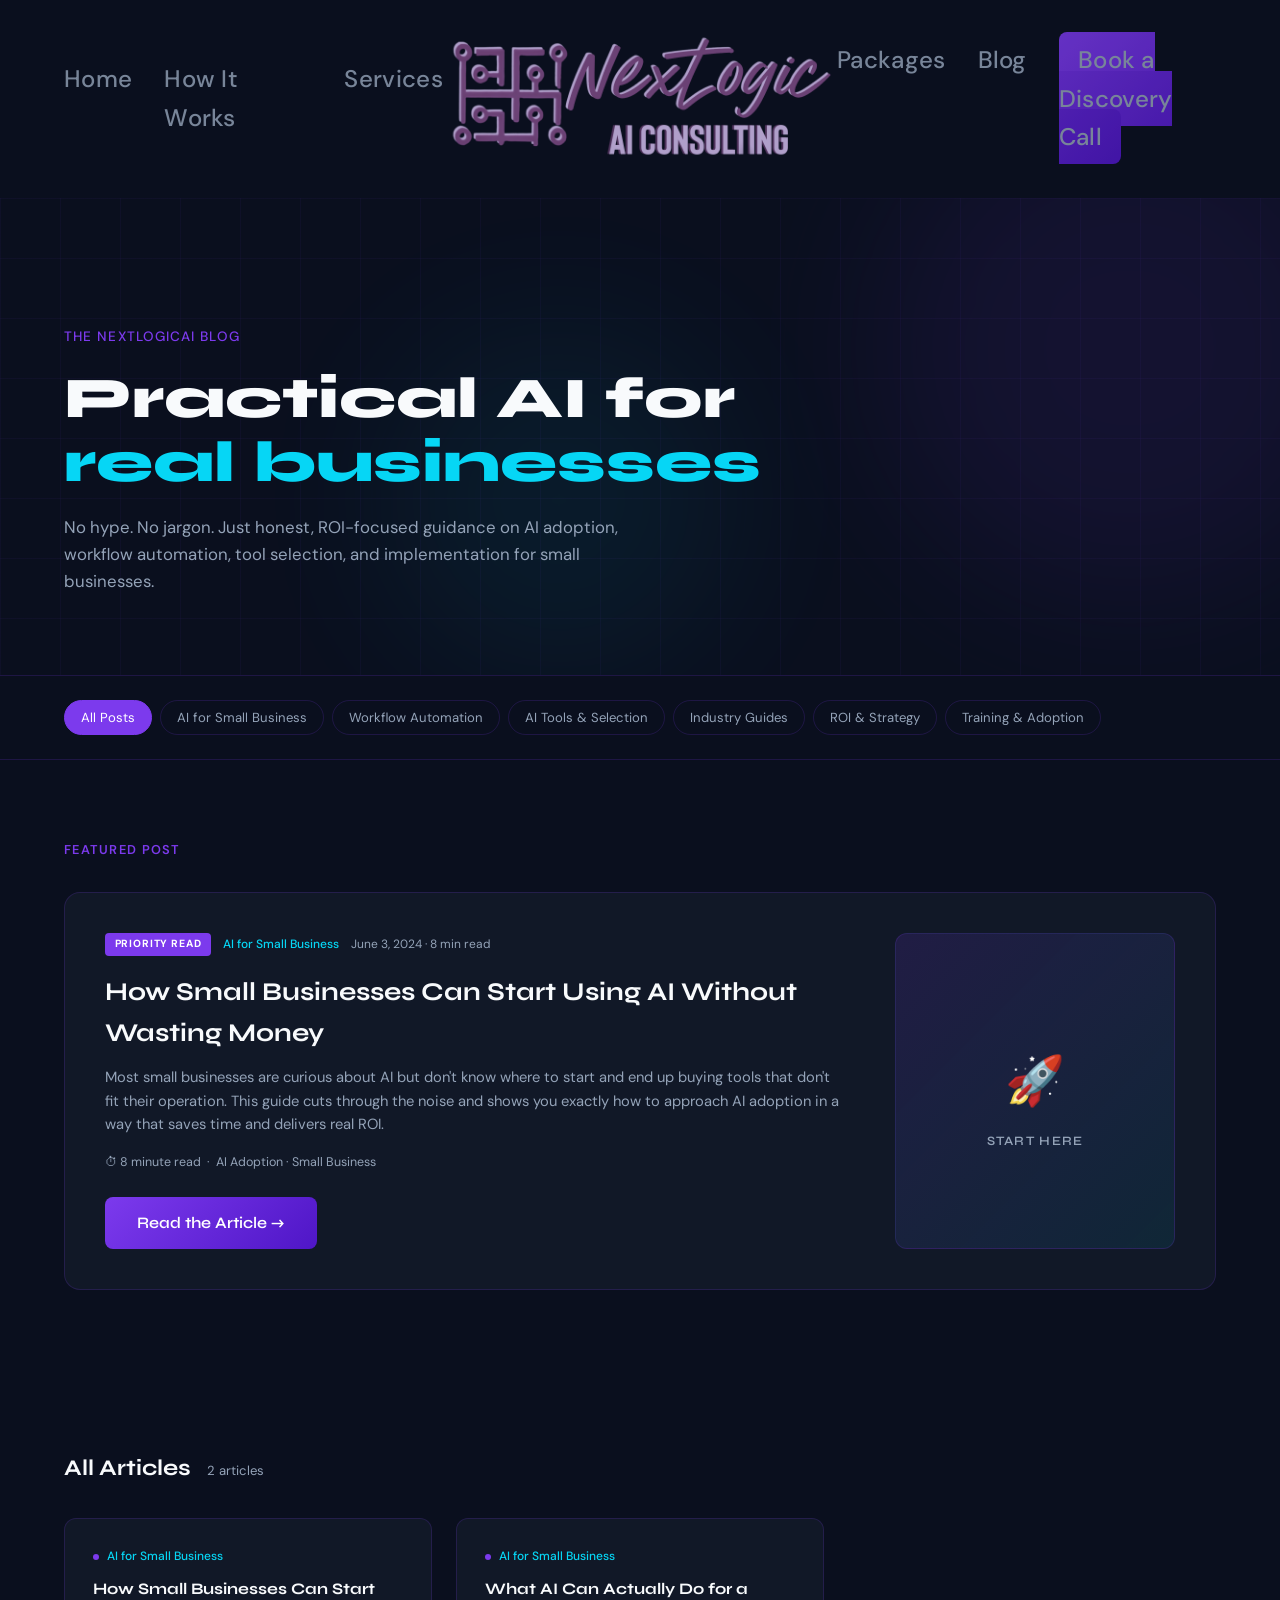
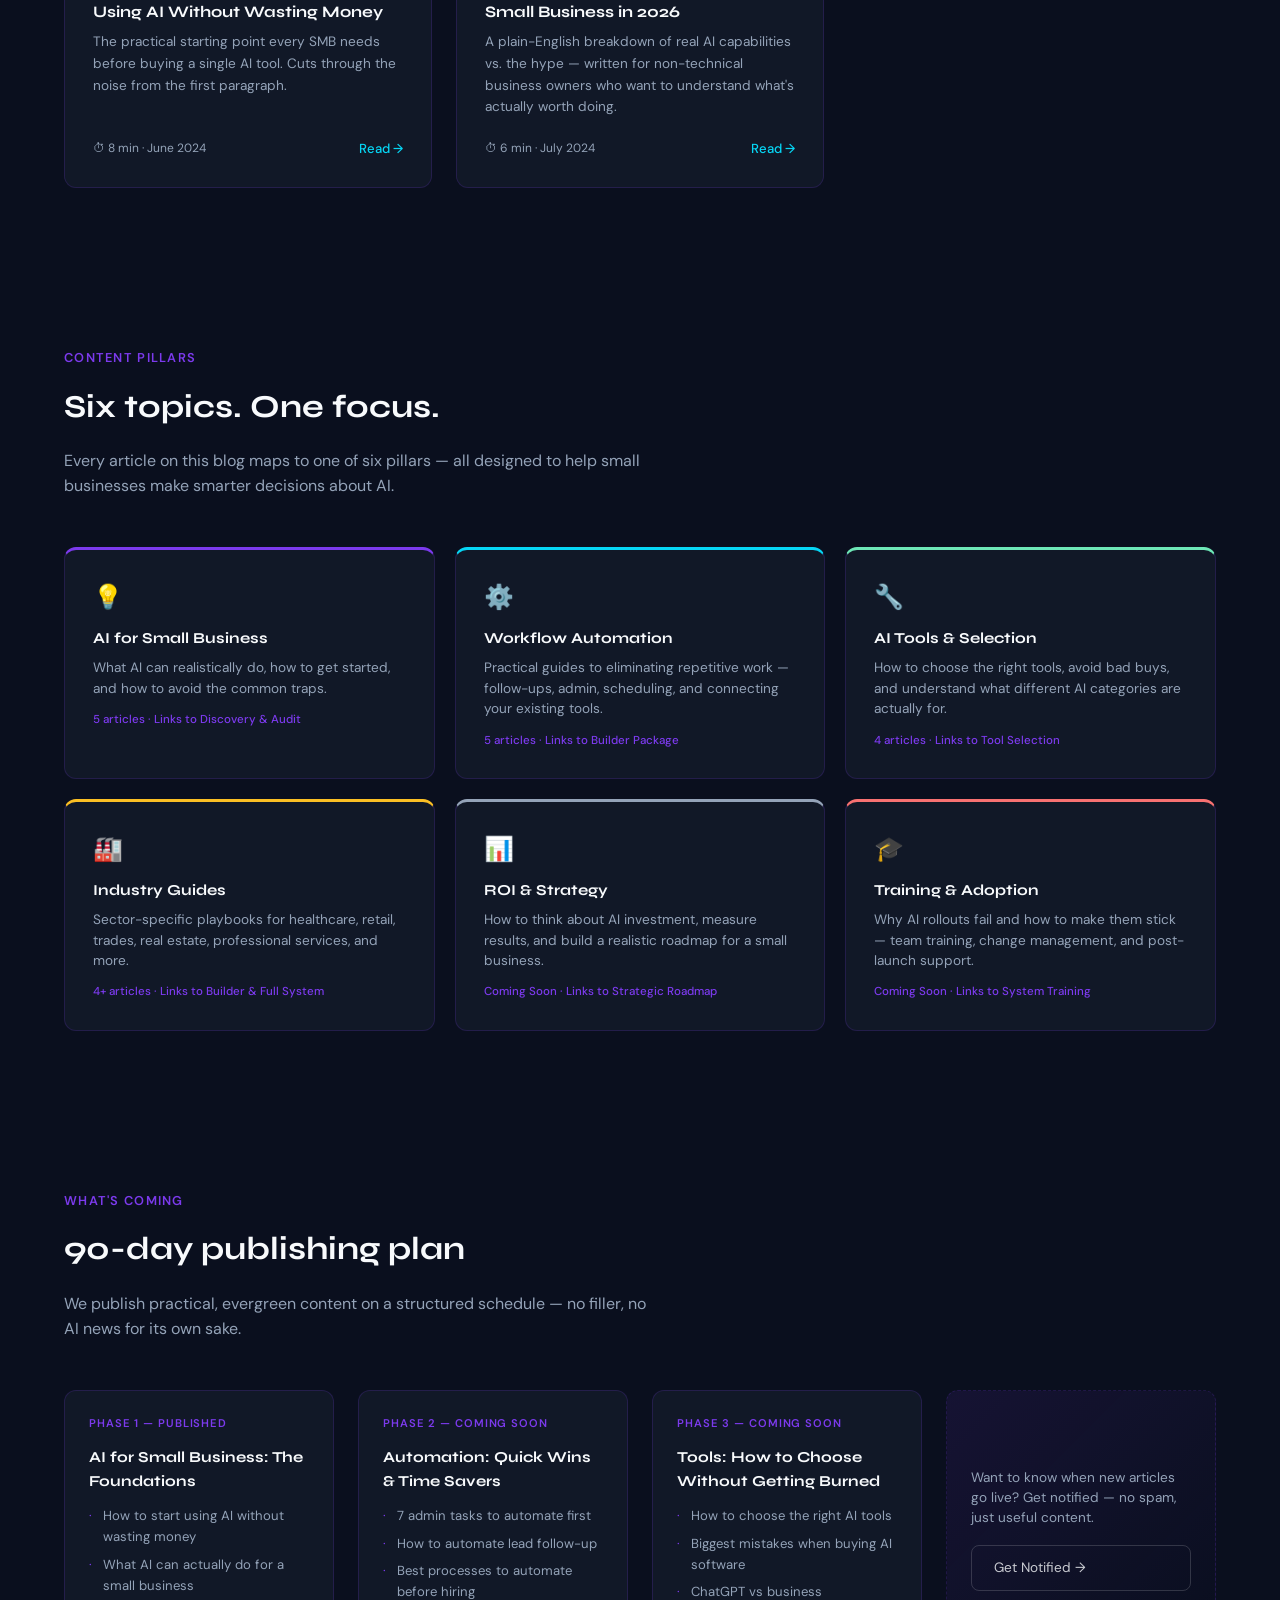
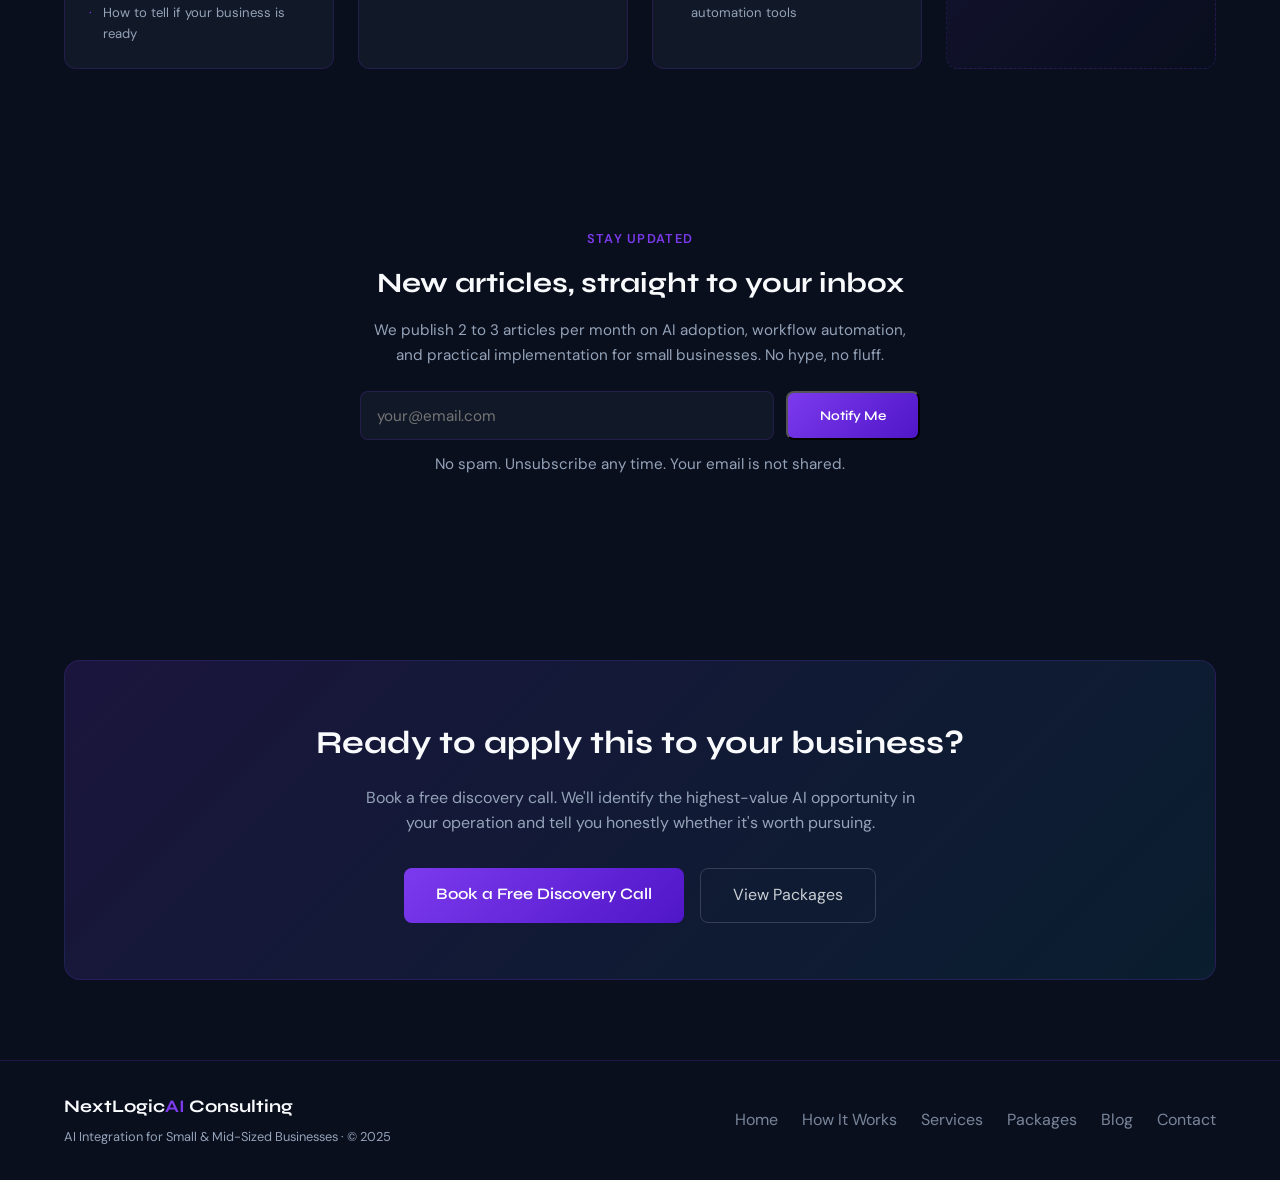
==== commit fcd373a8: "blog update3" ====
--- a/blog.html
+++ b/blog.html
@@ -181,8 +181,7 @@
   document.querySelector('.notify-form').innerHTML = '<p style="color:var(--cyan);font-family:\'Syne\',sans-serif;font-weight:600;font-size:0.95rem;">You\'re on the list — we\'ll be in touch when new posts go live.</p>';
 }
 </script>
-
+<script src="shared.js"></script>
 <script>injectNav('blog'); injectFooter();</script>
-<script src="shared.js"></script>
 </body>
 </html>
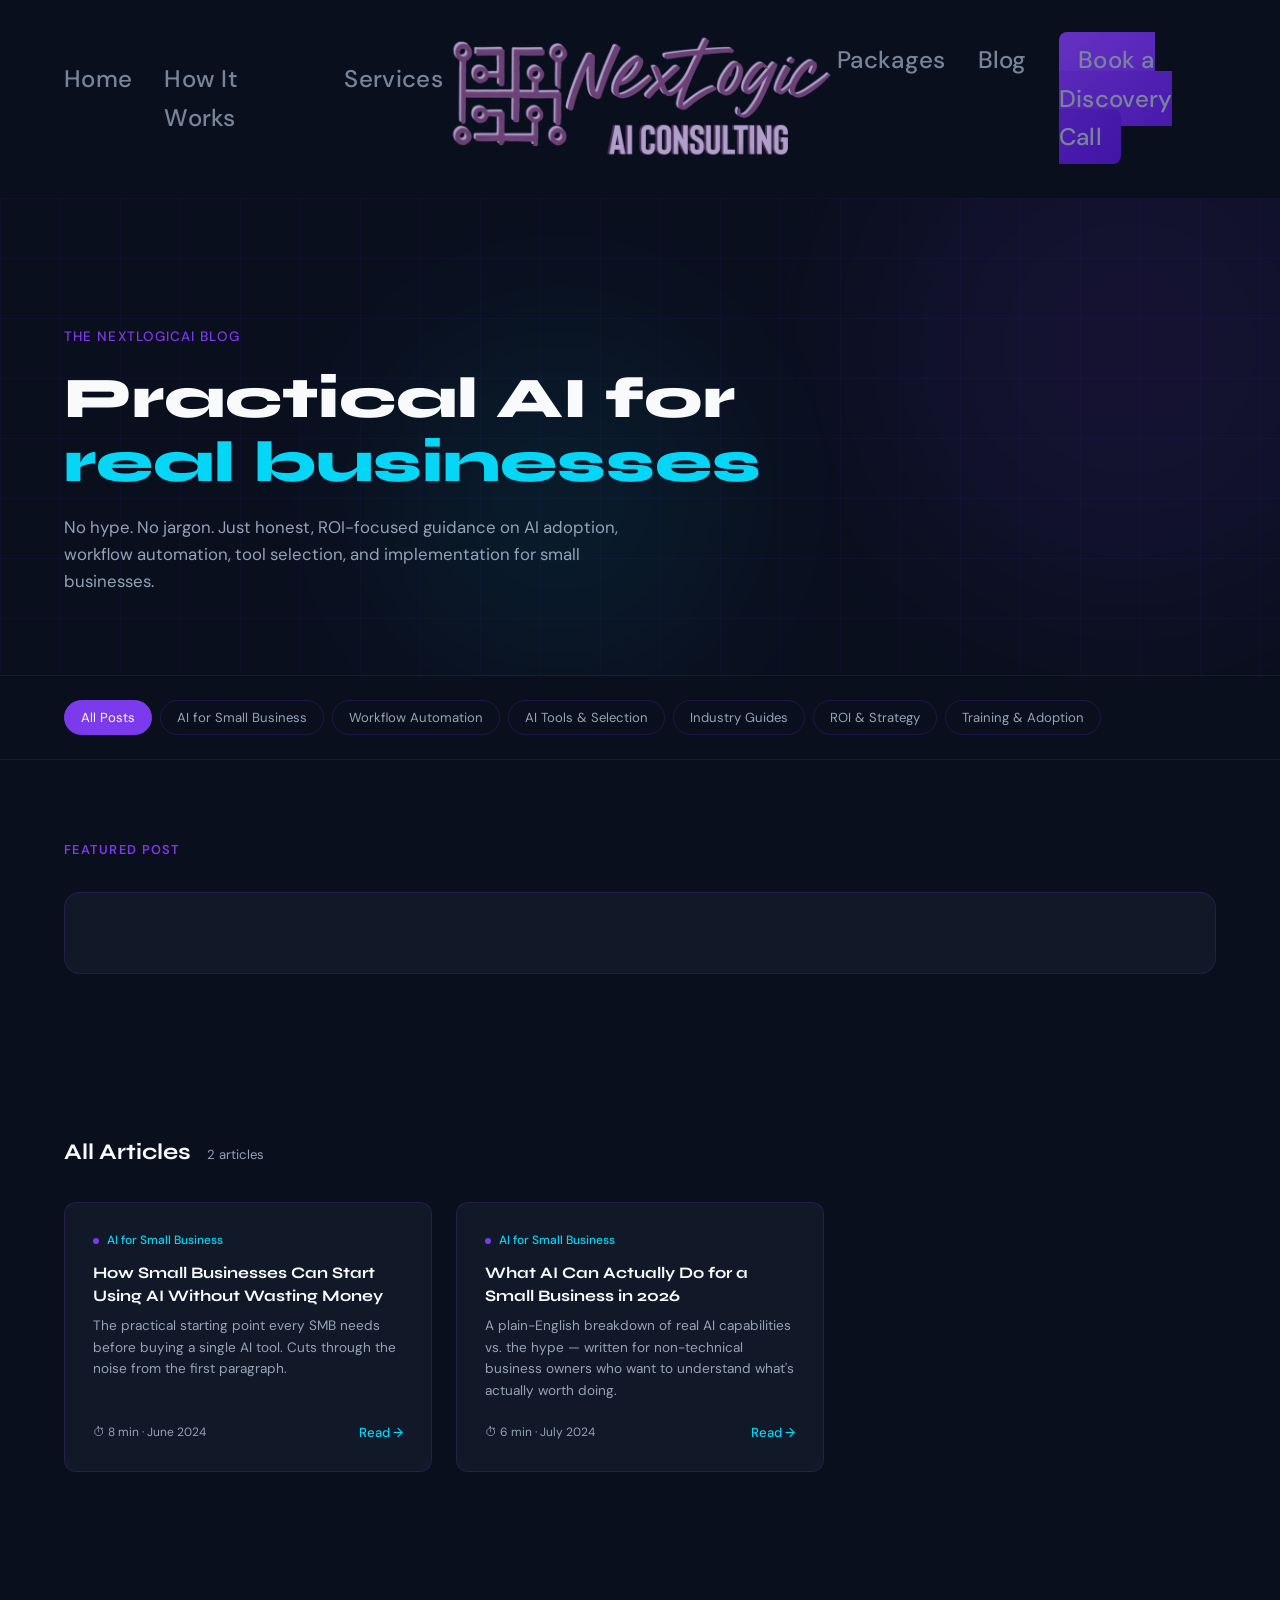
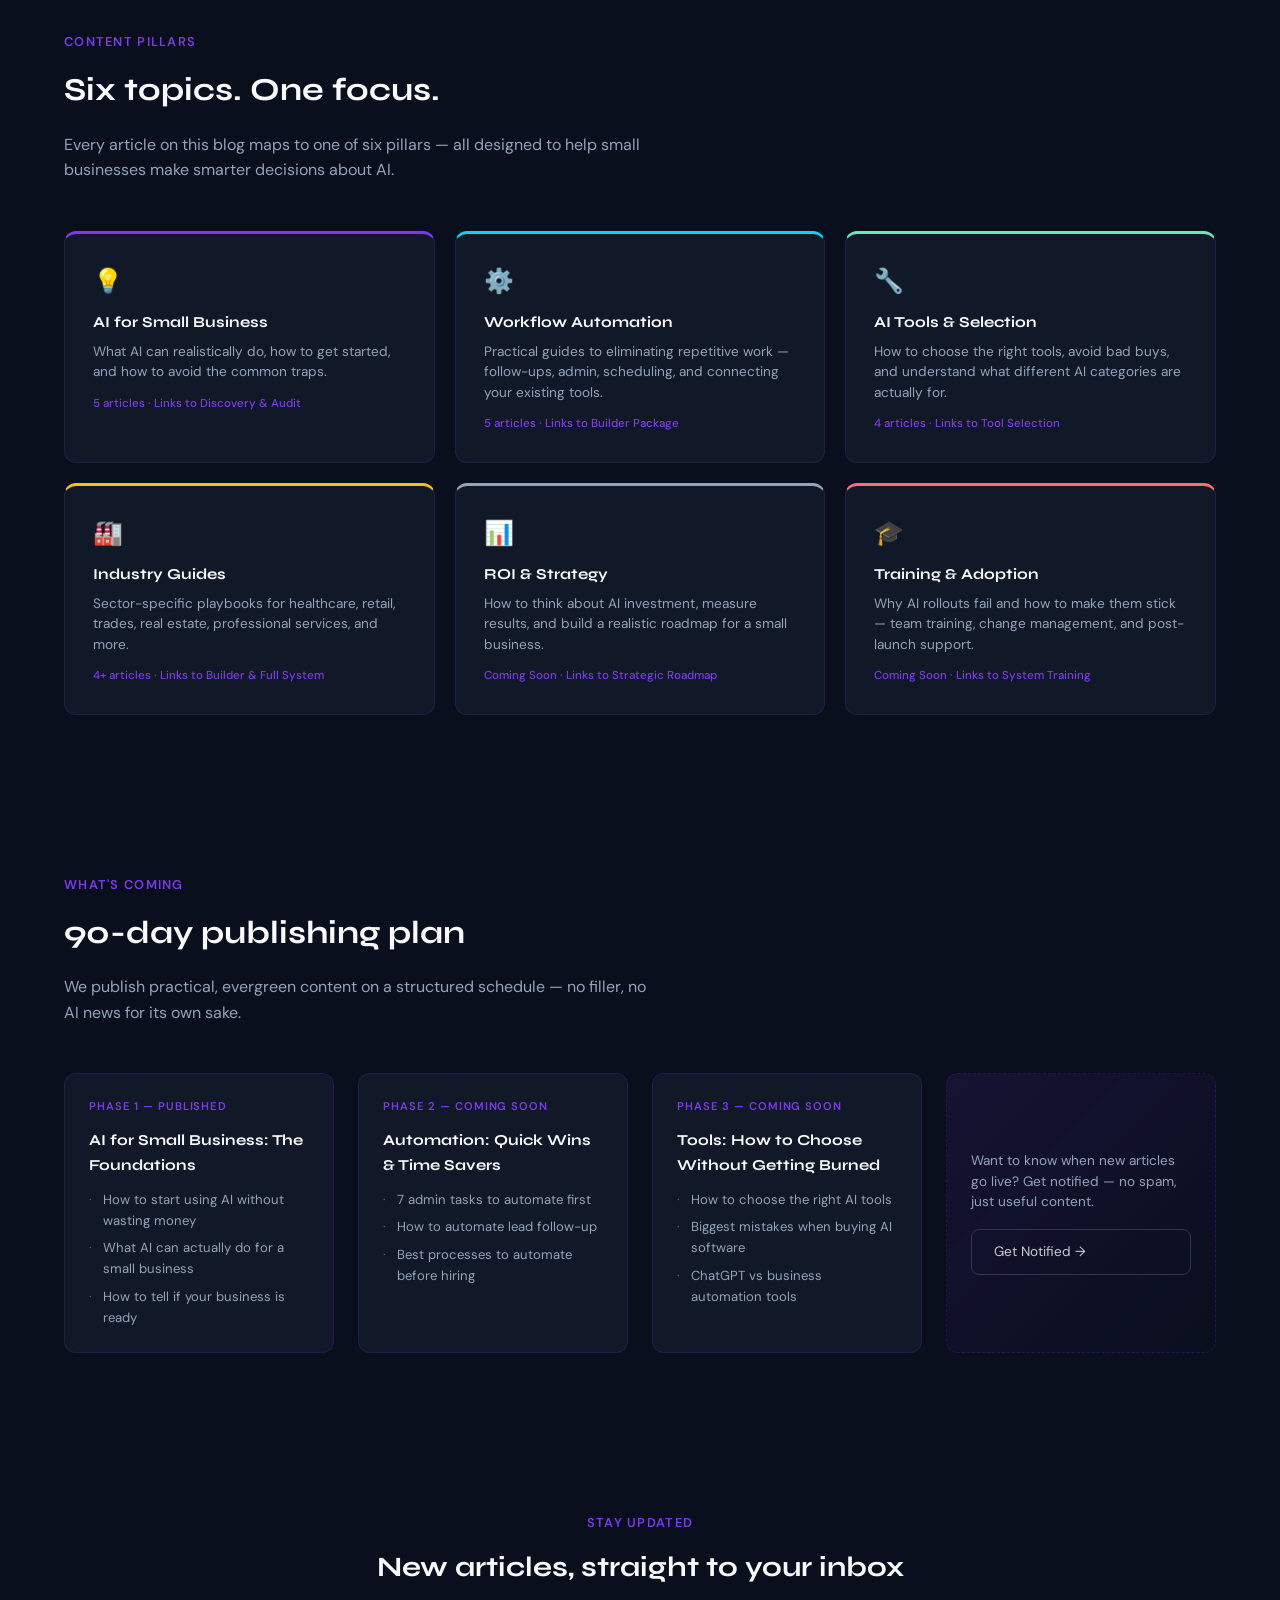
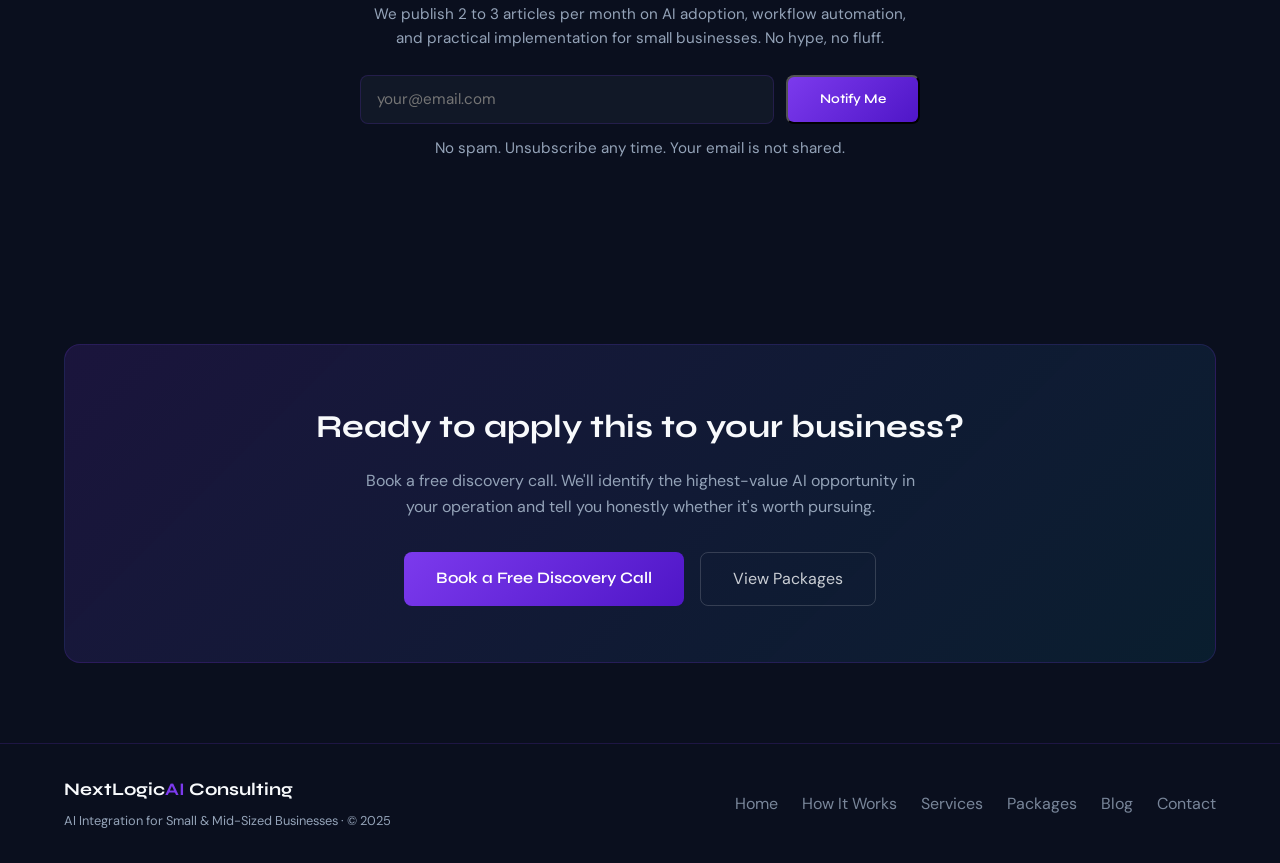
==== commit 634c09cc: "recenter" ====
--- a/blog.html
+++ b/blog.html
@@ -28,9 +28,11 @@
 <div class="page-hero">
   <div class="page-hero-bg"><div class="grid-lines"></div><div class="orb orb-1"></div><div class="orb orb-2"></div></div>
   <div class="page-hero-inner">
+    <div class="section-inner">
     <div class="page-hero-label">The NextLogicAI Blog</div>
     <h1>Practical AI for<br><span class="accent-c">real businesses</span></h1>
     <p>No hype. No jargon. Just honest, ROI-focused guidance on AI adoption, workflow automation, tool selection, and implementation for small businesses.</p>
+   </div>
   </div>
 </div>
 <hr class="divider">
@@ -49,24 +51,7 @@
 
 <section id="featured">
   <div class="reveal"><div class="section-label">Featured Post</div></div>
-  <div class="featured-card reveal" data-category="ai-small-business">
-    <div>
-      <div class="featured-meta">
-        <span class="featured-badge">Priority Read</span>
-        <span class="post-category-tag">AI for Small Business</span>
-        <span class="post-date">June 3, 2024 · 8 min read</span>
-      </div>
-      <h2>How Small Businesses Can Start Using AI Without Wasting Money</h2>
-      <p>Most small businesses are curious about AI but don't know where to start and end up buying tools that don't fit their operation. This guide cuts through the noise and shows you exactly how to approach AI adoption in a way that saves time and delivers real ROI.</p>
-      <div class="featured-read-time">⏱ 8 minute read &nbsp;·&nbsp; AI Adoption · Small Business</div>
-      <a href="post.html?slug=how-small-businesses-can-start-using-ai" class="btn-primary">Read the Article →</a>
-    </div>
-    <div class="featured-visual">
-      <div class="featured-visual-grid"></div>
-      <div class="featured-visual-icon">🚀</div>
-      <div class="featured-visual-label">Start Here</div>
-    </div>
-  </div>
+  <div class="featured-card reveal" id="featuredCard"></div>
 </section>
 
 <section id="blog-grid">
@@ -79,7 +64,7 @@
       <div class="post-card-meta"><span class="post-priority-dot"></span><span class="post-category-tag">AI for Small Business</span></div>
       <h3>How Small Businesses Can Start Using AI Without Wasting Money</h3>
       <p>The practical starting point every SMB needs before buying a single AI tool. Cuts through the noise from the first paragraph.</p>
-      <div class="post-card-footer"><span class="post-read-time">⏱ 8 min · June 2024</span><a href="post.html?slug=how-small-businesses-can-start-using-ai" class="post-link">Read →</a></div>
+      <div class="post-card-footer"><span class="post-read-time">⏱ 8 min · June 2024</span><a href="post.html?slug=how-small-businesses-can-start-using-ai-without-wasting-money" class="post-link">Read →</a></div>
     </div>
     <div class="post-card reveal" data-category="ai-small-business">
       <div class="post-card-meta"><span class="post-priority-dot"></span><span class="post-category-tag">AI for Small Business</span></div>
@@ -146,7 +131,8 @@
     </div>
   </div>
 </section>
-
+<script src="shared.js"></script>
+<script>injectNav('blog'); injectFooter();</script>
 <script>
 const filterBtns = document.querySelectorAll('.filter-btn');
 const postCount = document.getElementById('post-count');
@@ -180,8 +166,47 @@
   if (!email || !email.includes('@')) { alert('Please enter a valid email address.'); return; }
   document.querySelector('.notify-form').innerHTML = '<p style="color:var(--cyan);font-family:\'Syne\',sans-serif;font-weight:600;font-size:0.95rem;">You\'re on the list — we\'ll be in touch when new posts go live.</p>';
 }
+function parseFrontmatter(raw) {
+  const match = raw.match(/^---\n([\s\S]*?)\n---\n([\s\S]*)$/);
+  if (!match) return { meta: {}, body: raw };
+  const meta = {};
+  match[1].split('\n').forEach(line => {
+    const [key, ...rest] = line.split(':');
+    if (key && rest.length) meta[key.trim()] = rest.join(':').trim().replace(/^["']|["']$/g, '');
+  });
+  return { meta, body: match[2] };
+}
+async function loadFeatured() {
+  const indexRes = await fetch('/posts/index.json');
+  const slugs = await indexRes.json();
+
+  for (const slug of slugs) {
+    const res = await fetch(`/posts/${slug}.md`);
+    const raw = await res.text();
+    const { meta } = parseFrontmatter(raw);
+
+    if (meta.featured === 'true') {
+      document.getElementById('featuredCard').innerHTML = `
+        <div>
+          <div class="featured-meta">
+            <span class="featured-badge">Priority Read</span>
+            <span class="post-category-tag">${meta.category}</span>
+            <span class="post-date">${meta.date} · ${meta.readtime} read</span>
+          </div>
+          <h2>${meta.title}</h2>
+          <p>${meta.description}</p>
+          <a href="post.html?slug=${slug}" class="btn-primary">Read the Article →</a>
+        </div>
+        <div class="featured-visual">
+          <img src="${meta.image}" alt="${meta.title}" style="width:100%;height:100%;object-fit:cover;border-radius:12px;">
+        </div>
+      `;
+      break;
+    }
+  }
+}
+
+loadFeatured();
 </script>
-<script src="shared.js"></script>
-<script>injectNav('blog'); injectFooter();</script>
 </body>
 </html>
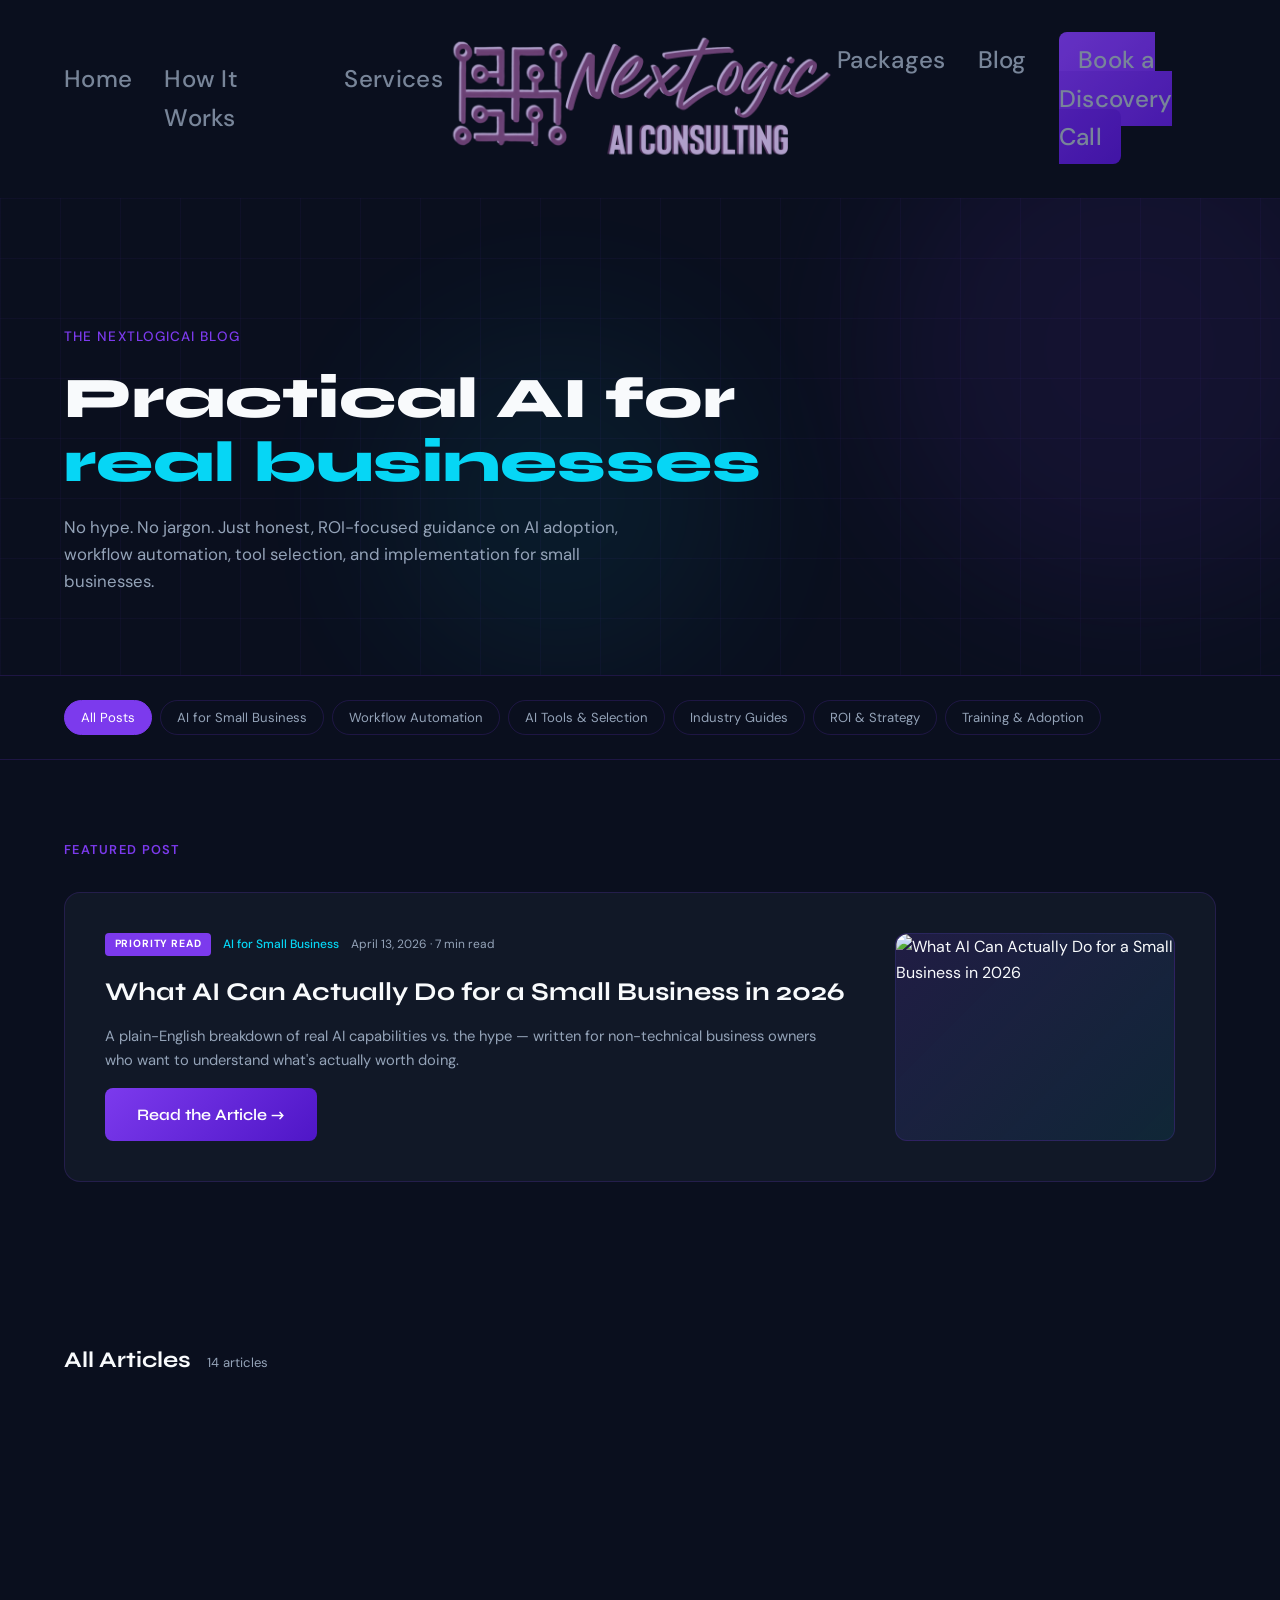
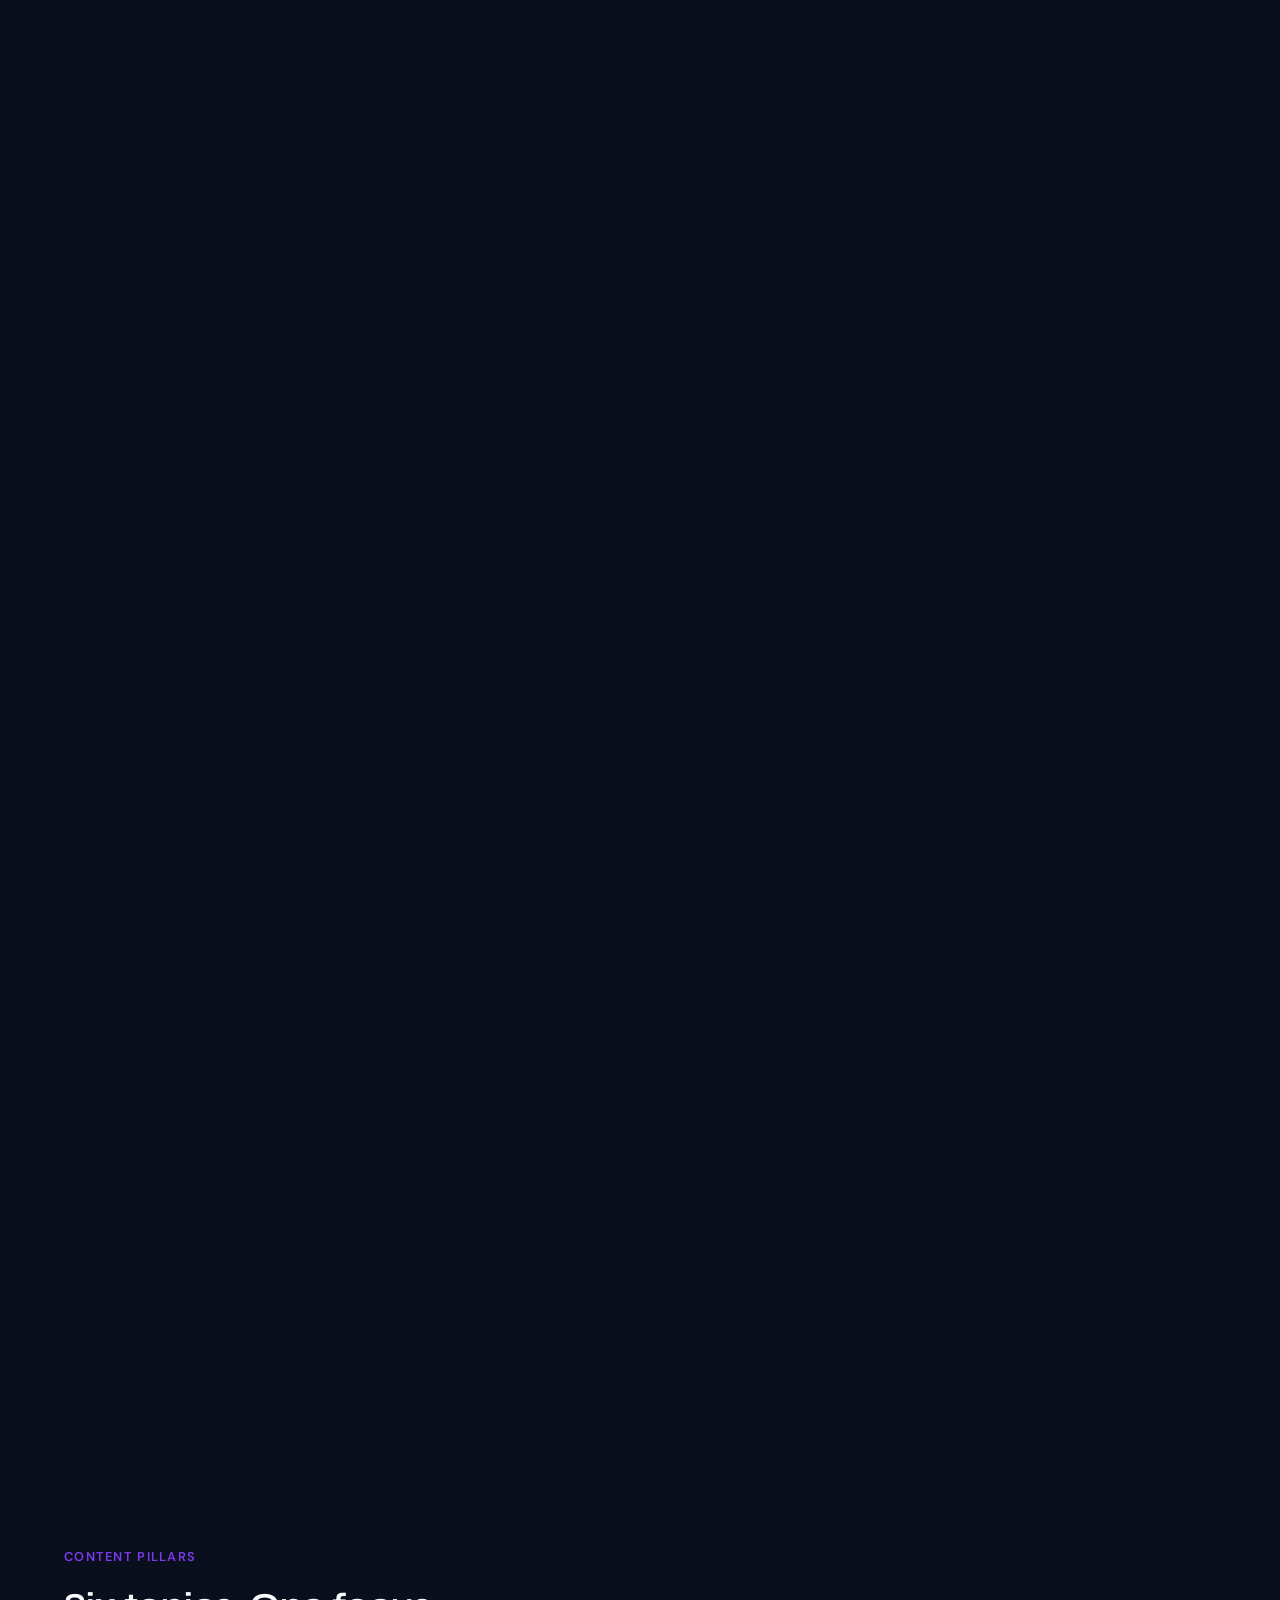
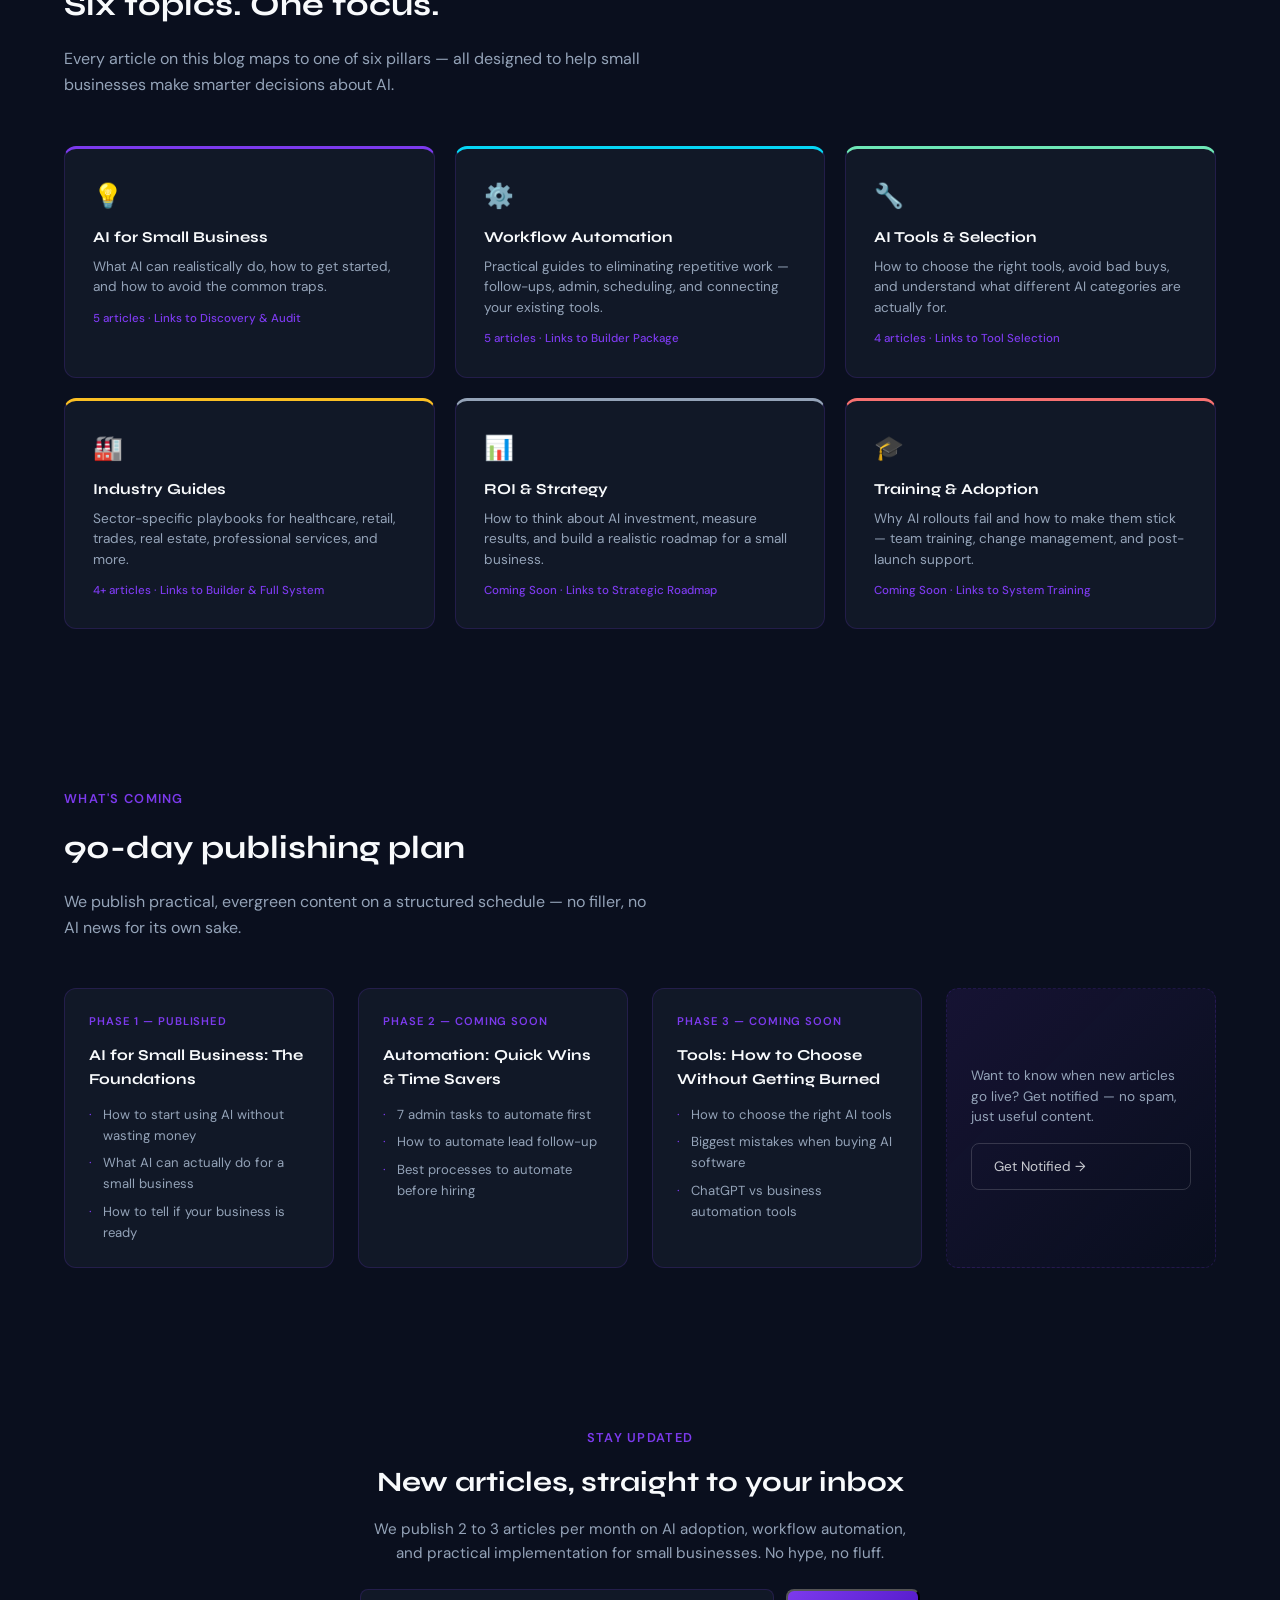
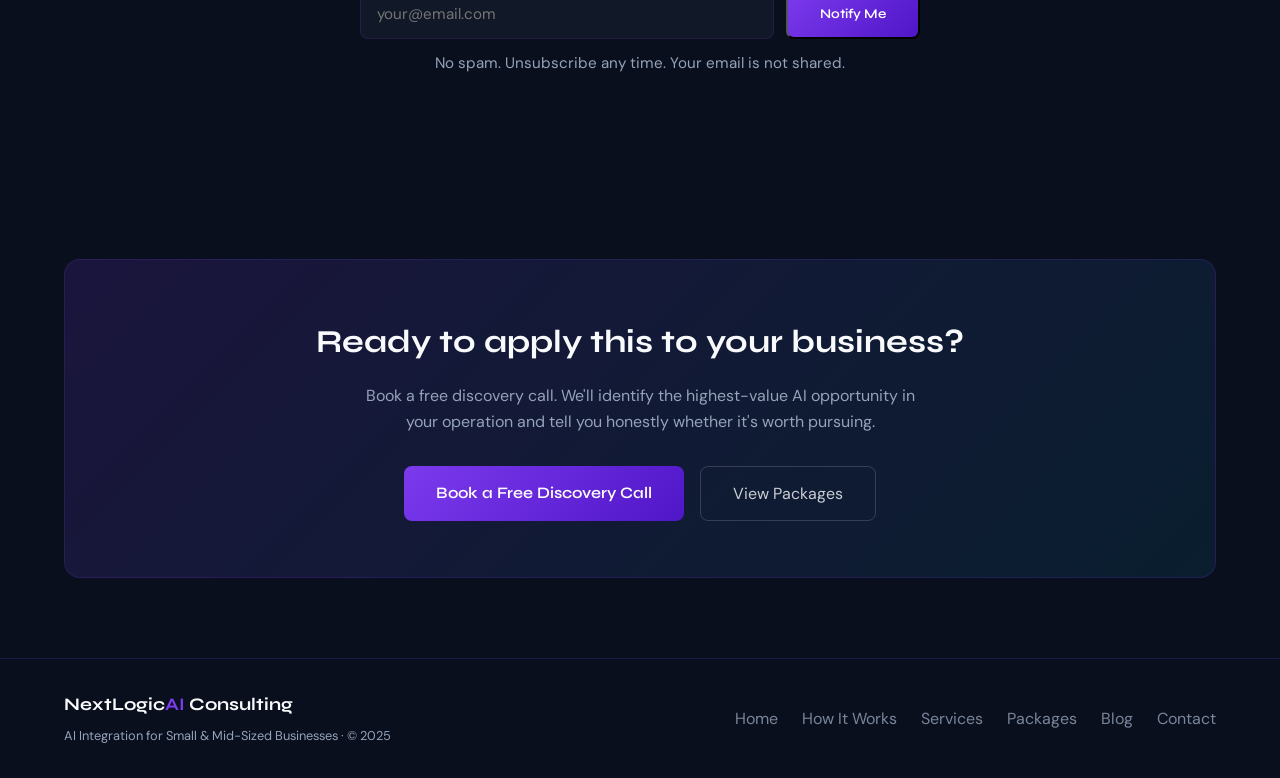
==== commit 1a87add8: "blog" ====
--- a/blog.html
+++ b/blog.html
@@ -29,10 +29,10 @@
   <div class="page-hero-bg"><div class="grid-lines"></div><div class="orb orb-1"></div><div class="orb orb-2"></div></div>
   <div class="page-hero-inner">
     <div class="section-inner">
-    <div class="page-hero-label">The NextLogicAI Blog</div>
-    <h1>Practical AI for<br><span class="accent-c">real businesses</span></h1>
-    <p>No hype. No jargon. Just honest, ROI-focused guidance on AI adoption, workflow automation, tool selection, and implementation for small businesses.</p>
-   </div>
+      <div class="page-hero-label">The NextLogicAI Blog</div>
+      <h1>Practical AI for<br><span class="accent-c">real businesses</span></h1>
+      <p>No hype. No jargon. Just honest, ROI-focused guidance on AI adoption, workflow automation, tool selection, and implementation for small businesses.</p>
+    </div>
   </div>
 </div>
 <hr class="divider">
@@ -57,22 +57,9 @@
 <section id="blog-grid">
   <div class="blog-section-header reveal">
     <h2>All Articles</h2>
-    <span class="post-count" id="post-count">2 articles</span>
-  </div>
-  <div class="posts-grid" id="postsGrid">
-    <div class="post-card reveal" data-category="ai-small-business">
-      <div class="post-card-meta"><span class="post-priority-dot"></span><span class="post-category-tag">AI for Small Business</span></div>
-      <h3>How Small Businesses Can Start Using AI Without Wasting Money</h3>
-      <p>The practical starting point every SMB needs before buying a single AI tool. Cuts through the noise from the first paragraph.</p>
-      <div class="post-card-footer"><span class="post-read-time">⏱ 8 min · June 2024</span><a href="post.html?slug=how-small-businesses-can-start-using-ai-without-wasting-money" class="post-link">Read →</a></div>
-    </div>
-    <div class="post-card reveal" data-category="ai-small-business">
-      <div class="post-card-meta"><span class="post-priority-dot"></span><span class="post-category-tag">AI for Small Business</span></div>
-      <h3>What AI Can Actually Do for a Small Business in 2026</h3>
-      <p>A plain-English breakdown of real AI capabilities vs. the hype — written for non-technical business owners who want to understand what's actually worth doing.</p>
-      <div class="post-card-footer"><span class="post-read-time">⏱ 6 min · July 2024</span><a href="post.html?slug=what-ai-can-actually-do-for-a-small-business-in-2026" class="post-link">Read →</a></div>
-    </div>
-  </div>
+    <span class="post-count" id="post-count">Loading...</span>
+  </div>
+  <div class="posts-grid" id="postsGrid"></div>
   <div id="noResults" style="display:none;text-align:center;padding:4rem 0;color:var(--muted);font-size:0.95rem;">No articles in this category yet — <a href="contact.html" style="color:var(--cyan);text-decoration:none;">check back soon</a>.</div>
 </section>
 
@@ -131,82 +118,155 @@
     </div>
   </div>
 </section>
+
 <script src="shared.js"></script>
 <script>injectNav('blog'); injectFooter();</script>
 <script>
-const filterBtns = document.querySelectorAll('.filter-btn');
-const postCount = document.getElementById('post-count');
-const noResults = document.getElementById('noResults');
-
-function getVisibleCards() {
-  return Array.from(document.querySelectorAll('.post-card')).filter(c => c.style.display !== 'none');
-}
-
-filterBtns.forEach(btn => {
-  btn.addEventListener('click', () => {
-    const filter = btn.dataset.filter;
-    filterBtns.forEach(b => b.classList.remove('active'));
+var CATEGORY_LABELS = {
+  'ai-small-business':   'AI for Small Business',
+  'workflow-automation': 'Workflow Automation',
+  'ai-tools':            'AI Tools & Selection',
+  'industry-guides':     'Industry Guides',
+  'roi-strategy':        'ROI & Strategy',
+  'training-adoption':   'Training & Adoption'
+};
+
+function parseFrontmatter(raw) {
+  var match = raw.match(/^---\r?\n([\s\S]*?)\r?\n---\r?\n([\s\S]*)$/);
+  if (!match) return { meta: {}, body: raw };
+  var meta = {};
+  var lines = match[1].split('\n');
+  var currentKey = null;
+  var currentVal = [];
+  lines.forEach(function(line) {
+    if (/^\s+\S/.test(line) && currentKey) {
+      currentVal.push(line.trim());
+    } else {
+      if (currentKey) meta[currentKey] = currentVal.join(' ').replace(/^["']|["']$/g, '');
+      var colonIdx = line.indexOf(':');
+      if (colonIdx > 0) {
+        currentKey = line.slice(0, colonIdx).trim();
+        currentVal = [line.slice(colonIdx + 1).trim()];
+      } else {
+        currentKey = null;
+      }
+    }
+  });
+  if (currentKey) meta[currentKey] = currentVal.join(' ').replace(/^["']|["']$/g, '');
+  return { meta: meta, body: match[2] };
+}
+
+function formatDate(dateStr) {
+  if (!dateStr) return '';
+  return new Date(dateStr).toLocaleDateString('en-CA', { year: 'numeric', month: 'long', day: 'numeric' });
+}
+
+var allCards = [];
+
+function loadPosts() {
+  fetch('/posts/index.json')
+    .then(function(r) { return r.json(); })
+    .then(function(slugs) {
+      var grid = document.getElementById('postsGrid');
+      grid.innerHTML = '';
+      allCards = [];
+      var promises = slugs.map(function(slug) {
+        return fetch('/posts/' + slug + '.md')
+          .then(function(r) { return r.text(); })
+          .then(function(raw) {
+            var parsed = parseFrontmatter(raw);
+            var meta = parsed.meta;
+            var catLabel = CATEGORY_LABELS[meta.category] || meta.category || '';
+            var card = document.createElement('div');
+            card.className = 'post-card reveal';
+            card.dataset.category = meta.category || '';
+            card.innerHTML =
+              '<div class="post-card-meta">' +
+                '<span class="post-priority-dot"></span>' +
+                '<span class="post-category-tag">' + catLabel + '</span>' +
+              '</div>' +
+              '<h3>' + (meta.title || '') + '</h3>' +
+              '<p>' + (meta.description || '') + '</p>' +
+              '<div class="post-card-footer">' +
+                '<span class="post-read-time">⏱ ' + (meta.readtime || '') + ' · ' + formatDate(meta.date) + '</span>' +
+                '<a href="post.html?slug=' + slug + '" class="post-link">Read →</a>' +
+              '</div>';
+            grid.appendChild(card);
+            allCards.push(card);
+          });
+      });
+      return Promise.all(promises);
+    })
+    .then(function() { updateCount(); })
+    .catch(function(e) { console.error('loadPosts error:', e); });
+}
+
+function loadFeatured() {
+  fetch('/posts/index.json')
+    .then(function(r) { return r.json(); })
+    .then(function(slugs) {
+      var found = false;
+      function tryNext(i) {
+        if (i >= slugs.length || found) return;
+        fetch('/posts/' + slugs[i] + '.md')
+          .then(function(r) { return r.text(); })
+          .then(function(raw) {
+            var meta = parseFrontmatter(raw).meta;
+            if (meta.featured === 'true' && !found) {
+              found = true;
+              var imgHtml = meta.image
+                ? '<img src="' + meta.image + '" alt="' + (meta.title || '') + '" style="width:100%;height:100%;object-fit:cover;border-radius:12px;">'
+                : '';
+              document.getElementById('featuredCard').innerHTML =
+                '<div>' +
+                  '<div class="featured-meta">' +
+                    '<span class="featured-badge">Priority Read</span>' +
+                    '<span class="post-category-tag">' + (CATEGORY_LABELS[meta.category] || meta.category || '') + '</span>' +
+                    '<span class="post-date">' + formatDate(meta.date) + ' · ' + (meta.readtime || '') + ' read</span>' +
+                  '</div>' +
+                  '<h2>' + (meta.title || '') + '</h2>' +
+                  '<p>' + (meta.description || '') + '</p>' +
+                  '<a href="post.html?slug=' + slugs[i] + '" class="btn-primary">Read the Article →</a>' +
+                '</div>' +
+                '<div class="featured-visual">' + imgHtml + '</div>';
+            } else {
+              tryNext(i + 1);
+            }
+          });
+      }
+      tryNext(0);
+    })
+    .catch(function(e) { console.error('loadFeatured error:', e); });
+}
+
+function updateCount() {
+  var visible = allCards.filter(function(c) { return !c.classList.contains('hidden'); }).length;
+  document.getElementById('post-count').textContent = visible + (visible === 1 ? ' article' : ' articles');
+  document.getElementById('noResults').style.display = visible === 0 ? 'block' : 'none';
+}
+
+var filterBtns = document.querySelectorAll('.filter-btn');
+filterBtns.forEach(function(btn) {
+  btn.addEventListener('click', function() {
+    var filter = btn.dataset.filter;
+    filterBtns.forEach(function(b) { b.classList.remove('active'); });
     btn.classList.add('active');
-    let visible = 0;
-    getVisibleCards().forEach(card => {
-      const match = filter === 'all' || card.dataset.category === filter;
+    allCards.forEach(function(card) {
+      var match = filter === 'all' || card.dataset.category === filter;
       card.classList.toggle('hidden', !match);
-      if (match) visible++;
     });
-    postCount.textContent = visible + (visible === 1 ? ' article' : ' articles');
-    noResults.style.display = visible === 0 ? 'block' : 'none';
+    updateCount();
   });
 });
 
-const initialCount = getVisibleCards().length;
-postCount.textContent = initialCount + (initialCount === 1 ? ' article' : ' articles');
-
 function subscribeNotify() {
-  const email = document.getElementById('notifyEmail').value.trim();
+  var email = document.getElementById('notifyEmail').value.trim();
   if (!email || !email.includes('@')) { alert('Please enter a valid email address.'); return; }
   document.querySelector('.notify-form').innerHTML = '<p style="color:var(--cyan);font-family:\'Syne\',sans-serif;font-weight:600;font-size:0.95rem;">You\'re on the list — we\'ll be in touch when new posts go live.</p>';
 }
-function parseFrontmatter(raw) {
-  const match = raw.match(/^---\n([\s\S]*?)\n---\n([\s\S]*)$/);
-  if (!match) return { meta: {}, body: raw };
-  const meta = {};
-  match[1].split('\n').forEach(line => {
-    const [key, ...rest] = line.split(':');
-    if (key && rest.length) meta[key.trim()] = rest.join(':').trim().replace(/^["']|["']$/g, '');
-  });
-  return { meta, body: match[2] };
-}
-async function loadFeatured() {
-  const indexRes = await fetch('/posts/index.json');
-  const slugs = await indexRes.json();
-
-  for (const slug of slugs) {
-    const res = await fetch(`/posts/${slug}.md`);
-    const raw = await res.text();
-    const { meta } = parseFrontmatter(raw);
-
-    if (meta.featured === 'true') {
-      document.getElementById('featuredCard').innerHTML = `
-        <div>
-          <div class="featured-meta">
-            <span class="featured-badge">Priority Read</span>
-            <span class="post-category-tag">${meta.category}</span>
-            <span class="post-date">${meta.date} · ${meta.readtime} read</span>
-          </div>
-          <h2>${meta.title}</h2>
-          <p>${meta.description}</p>
-          <a href="post.html?slug=${slug}" class="btn-primary">Read the Article →</a>
-        </div>
-        <div class="featured-visual">
-          <img src="${meta.image}" alt="${meta.title}" style="width:100%;height:100%;object-fit:cover;border-radius:12px;">
-        </div>
-      `;
-      break;
-    }
-  }
-}
 
 loadFeatured();
+loadPosts();
 </script>
 </body>
-</html>
+</html>
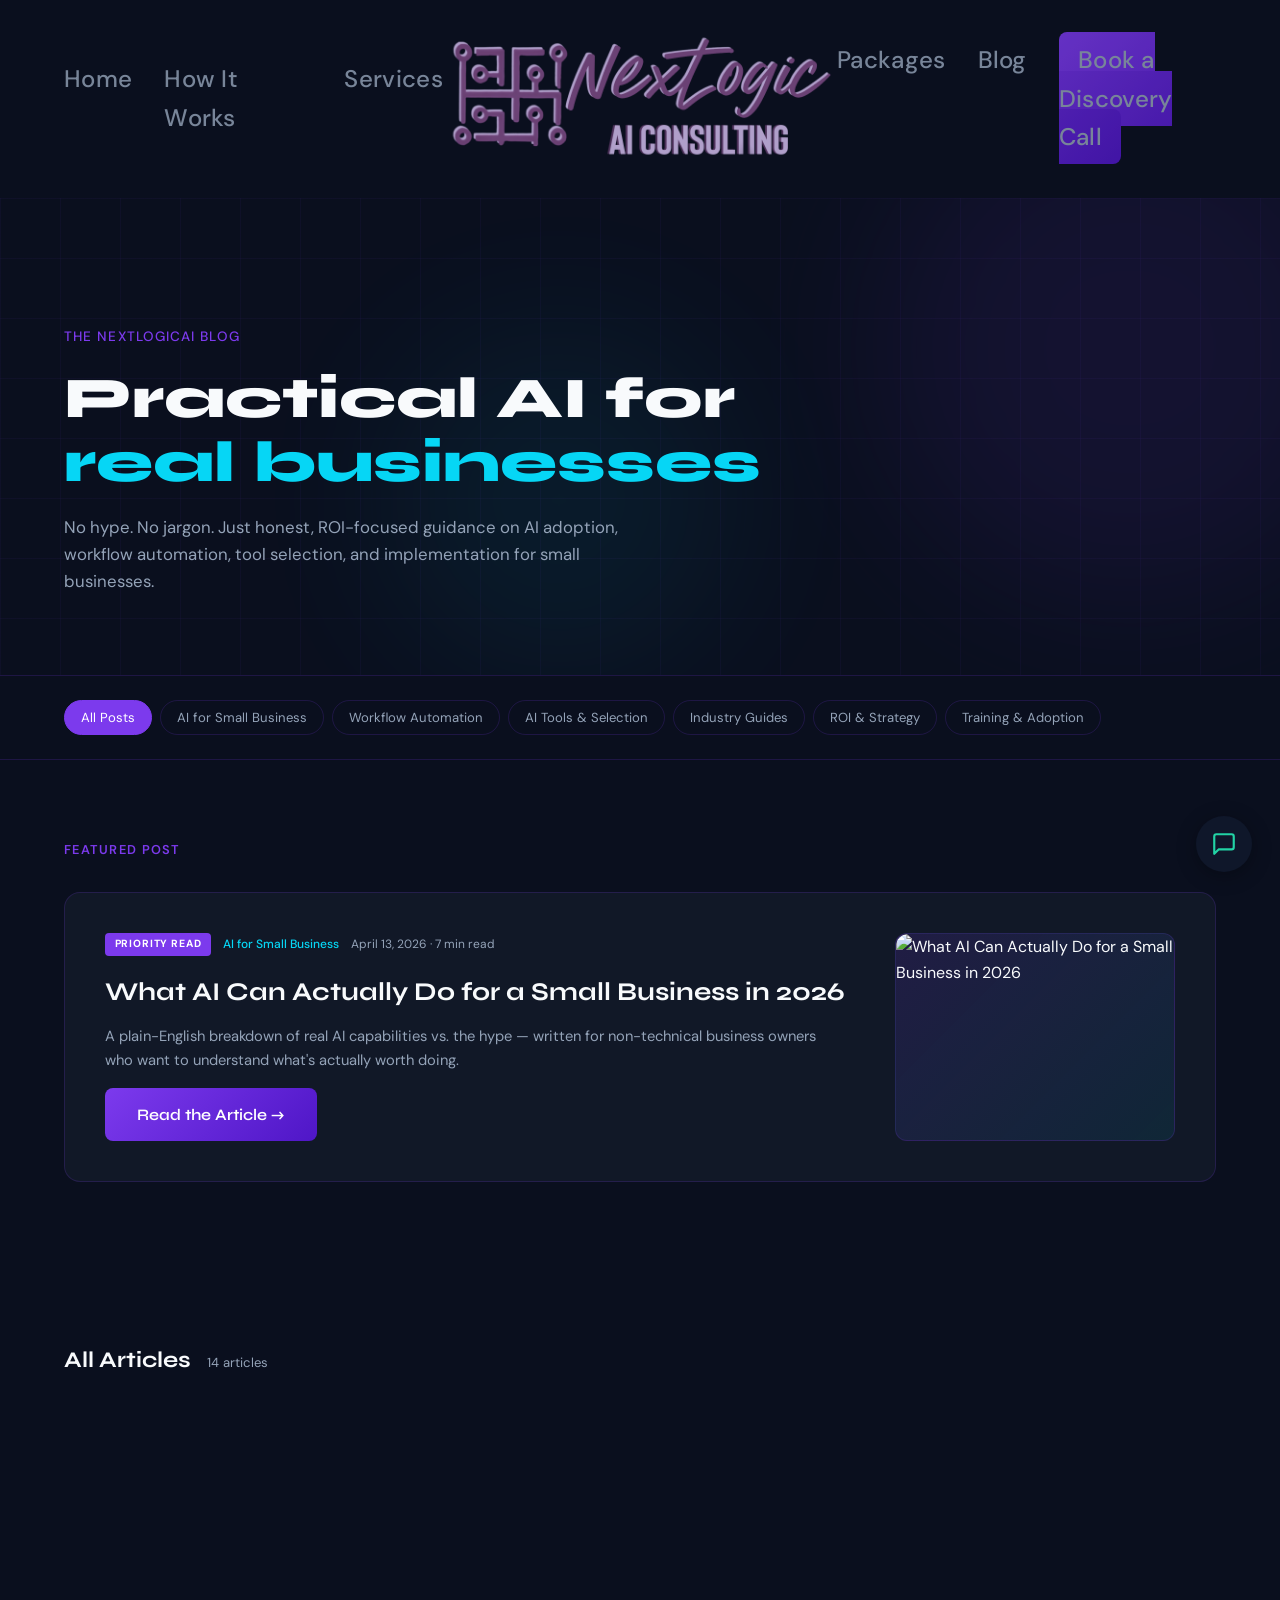
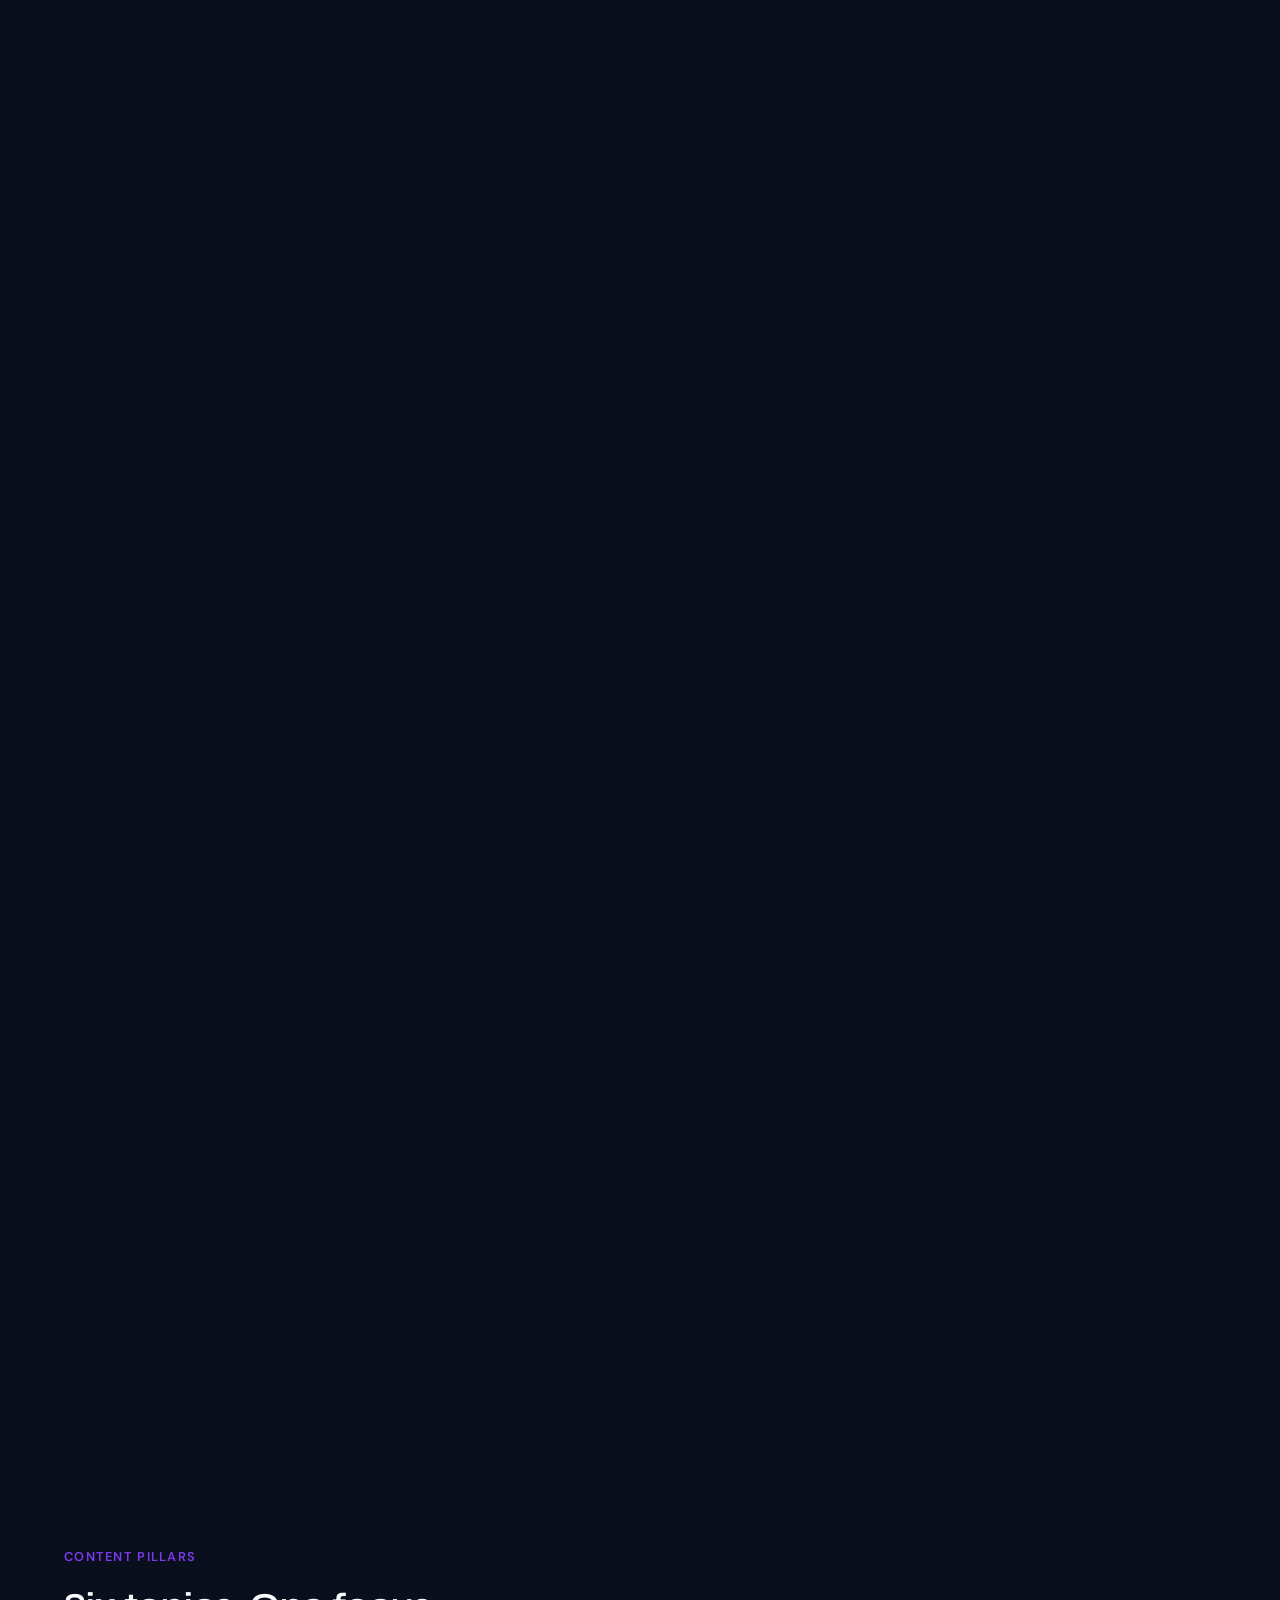
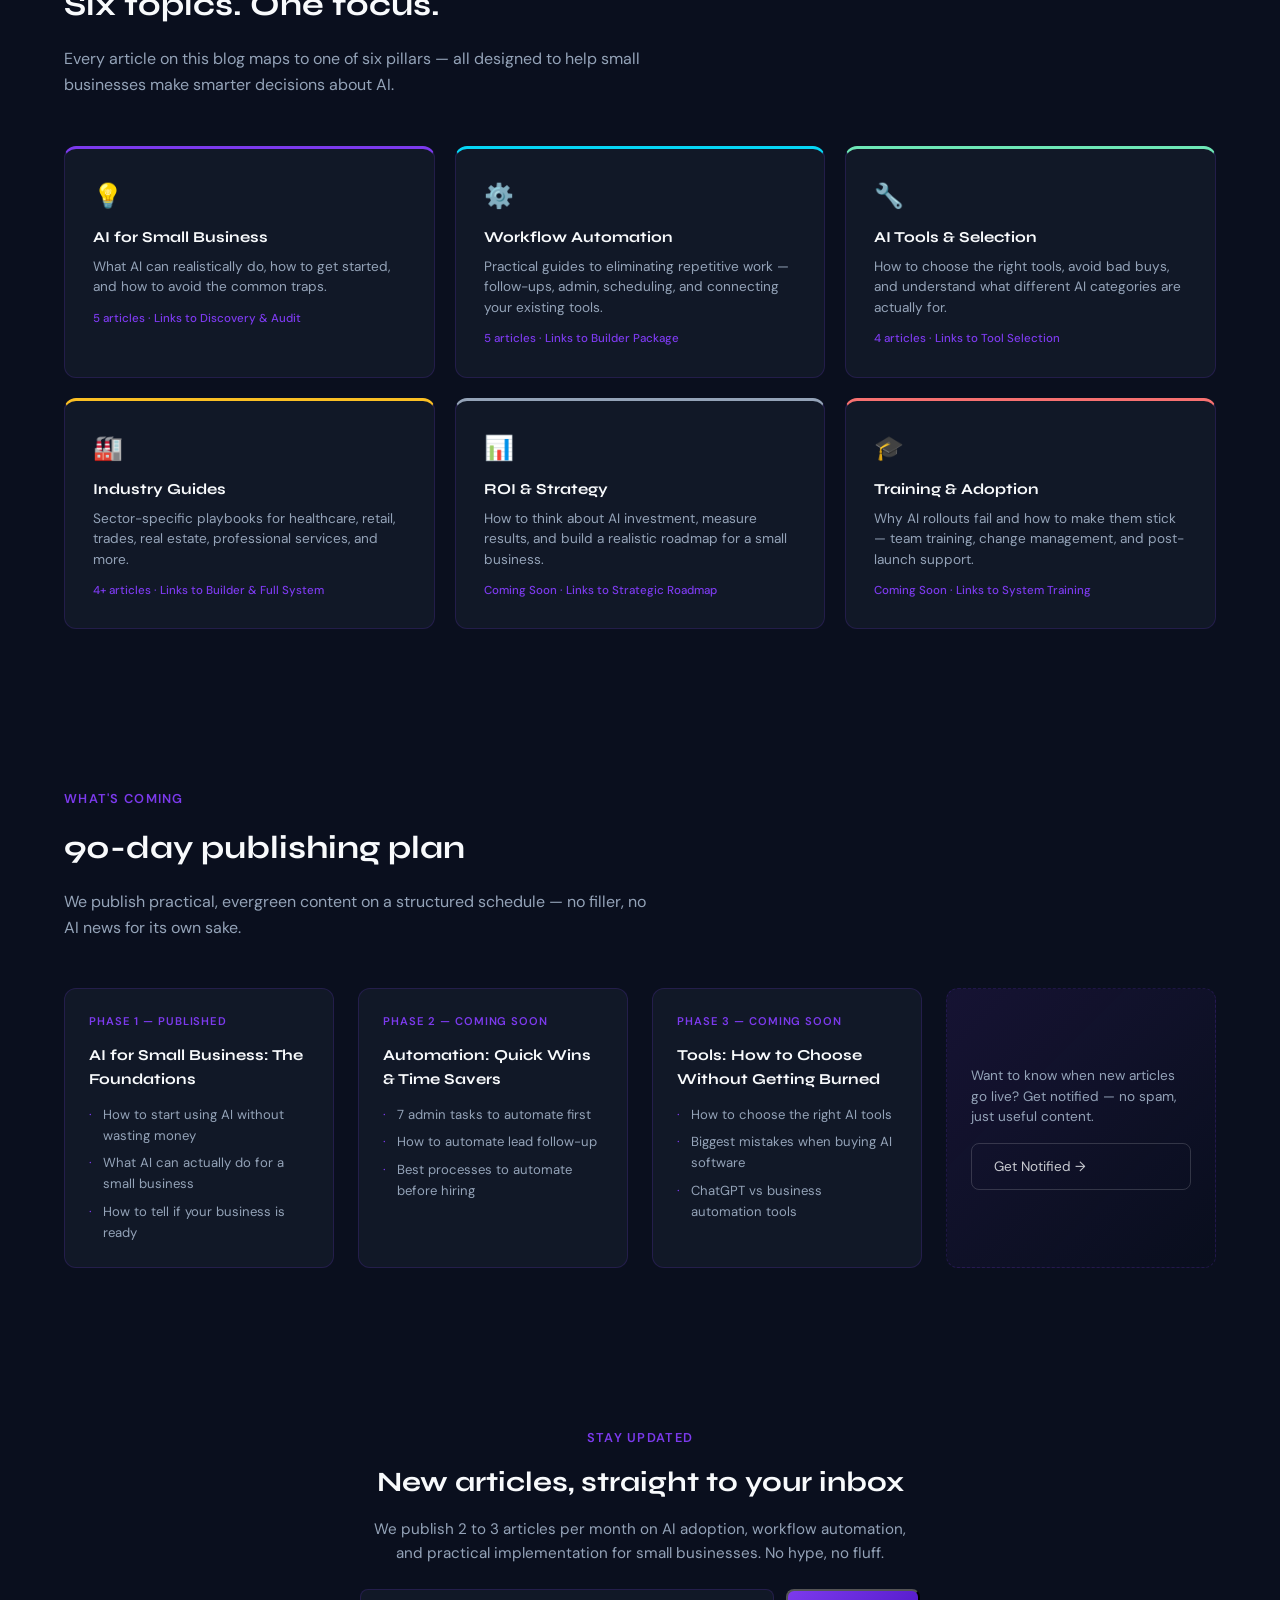
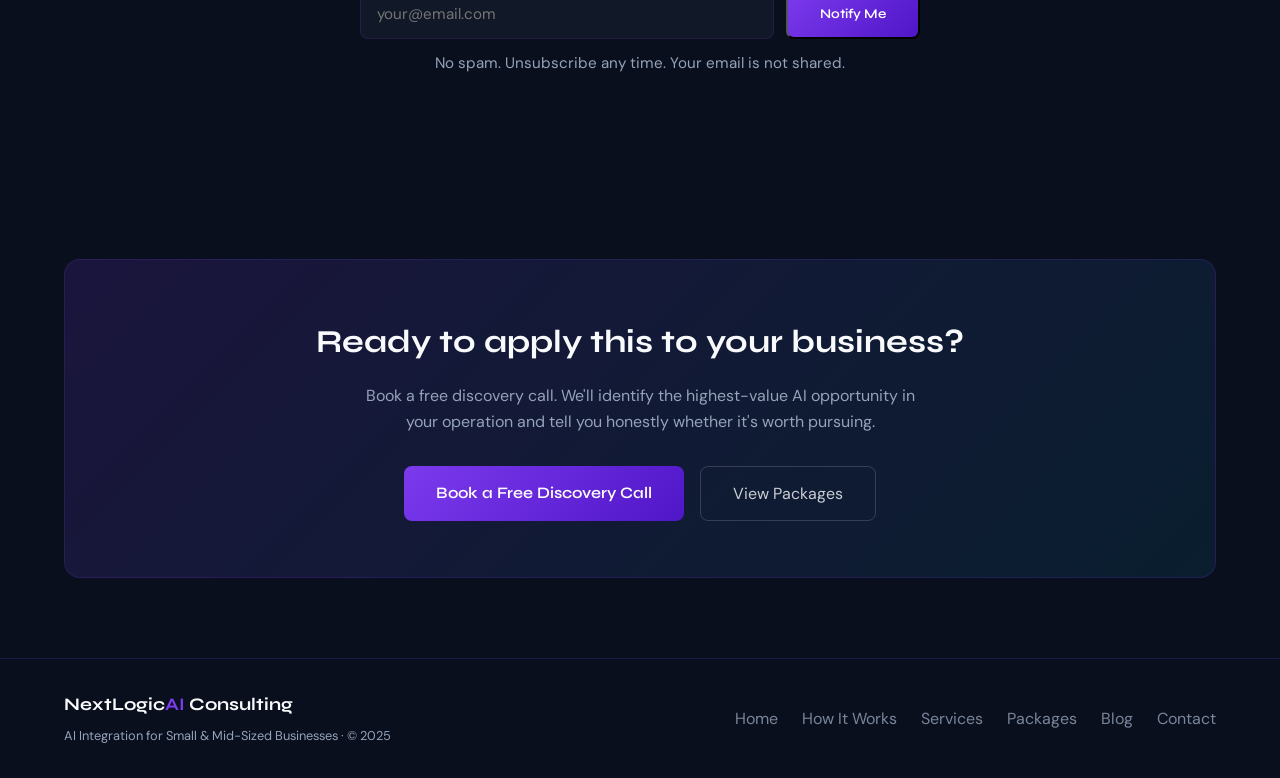
==== commit a4698c9a: "Add files via upload" ====
--- a/blog.html
+++ b/blog.html
@@ -268,5 +268,6 @@
 loadFeatured();
 loadPosts();
 </script>
+<script src="chatbot.js"></script>
 </body>
 </html>
